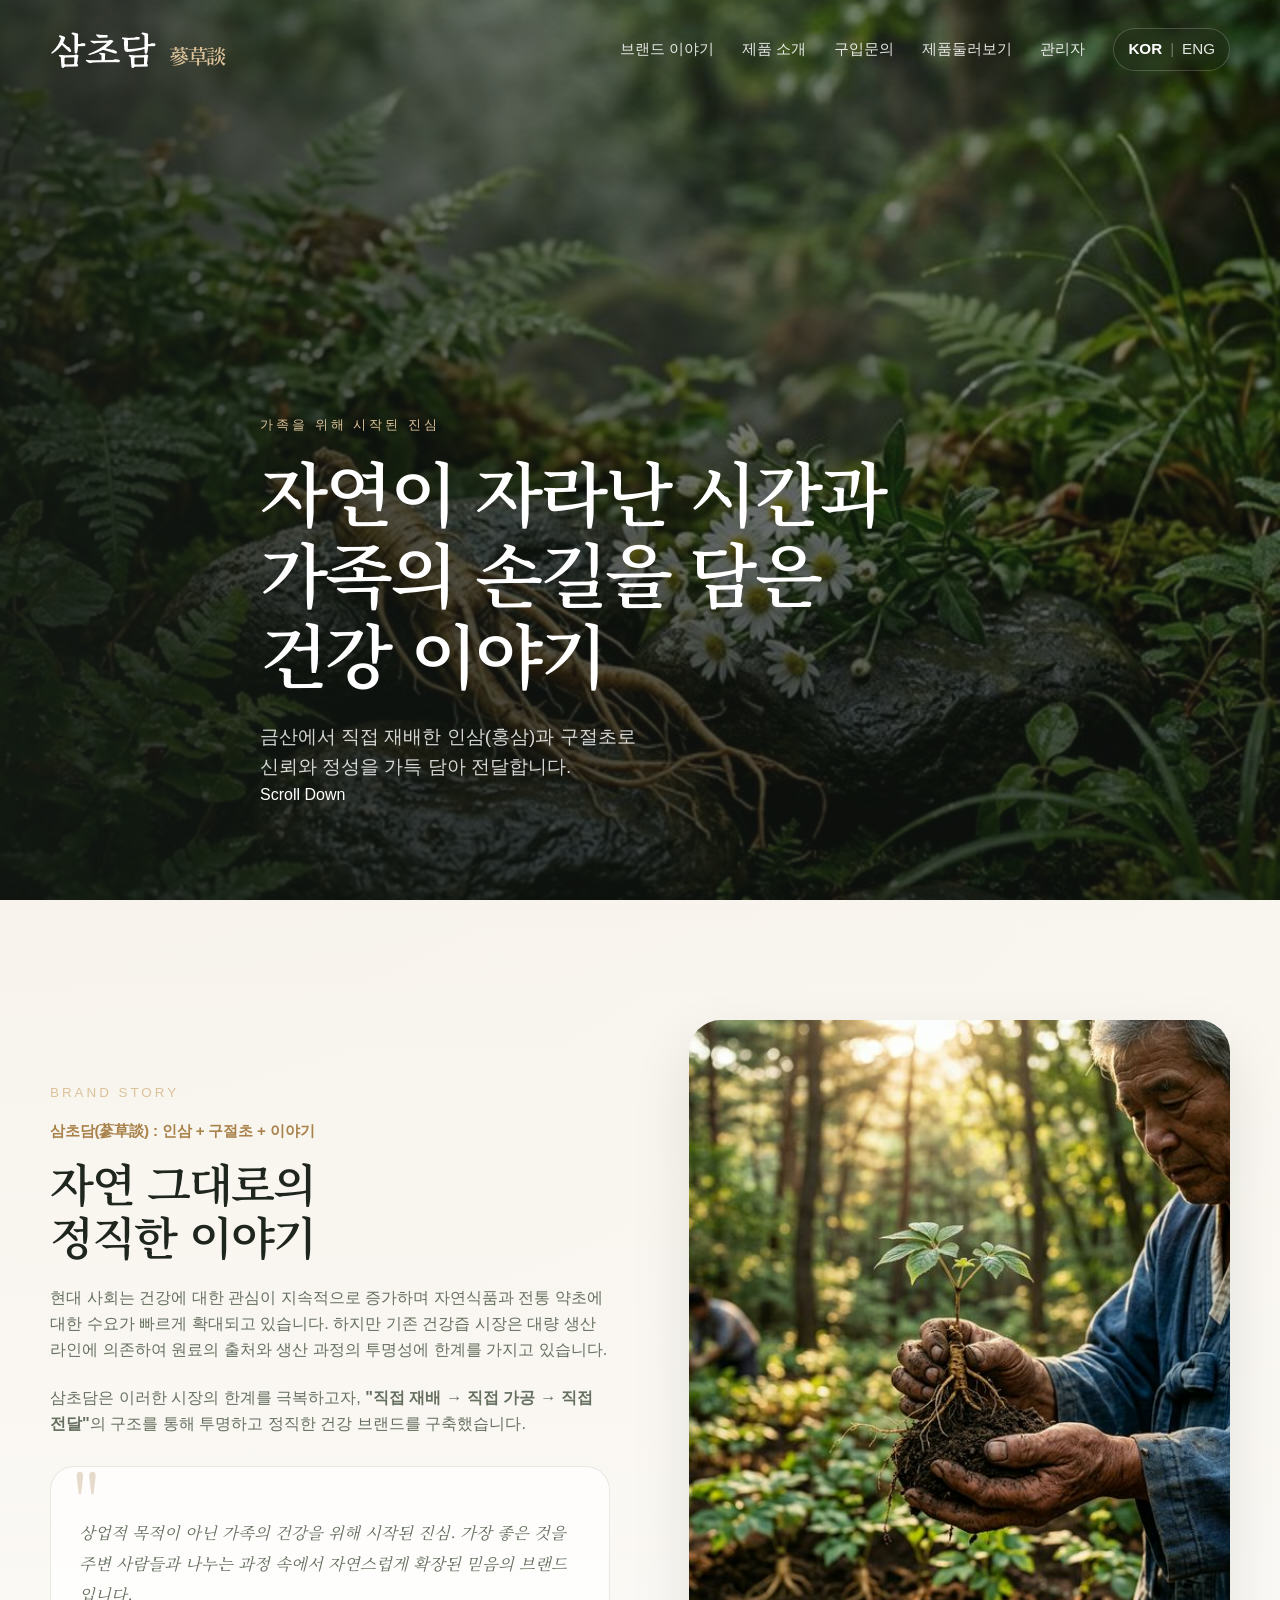
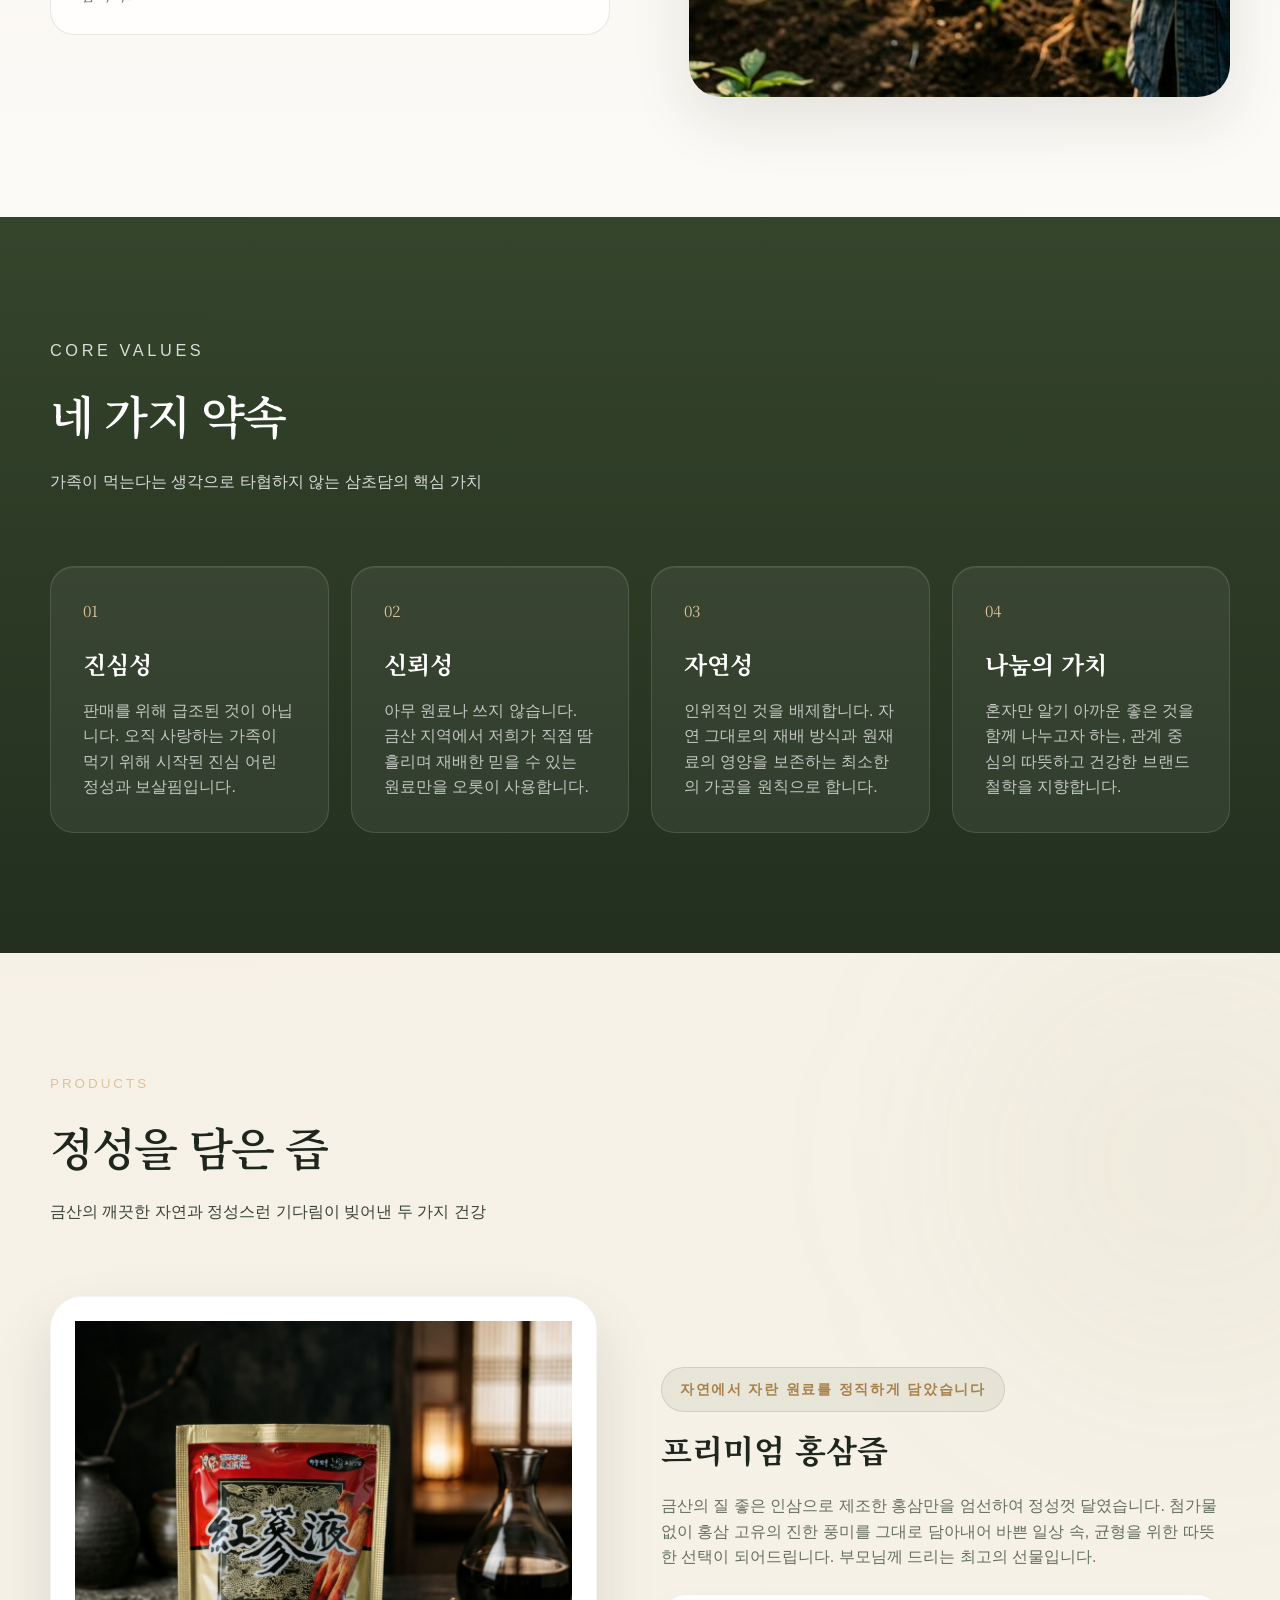
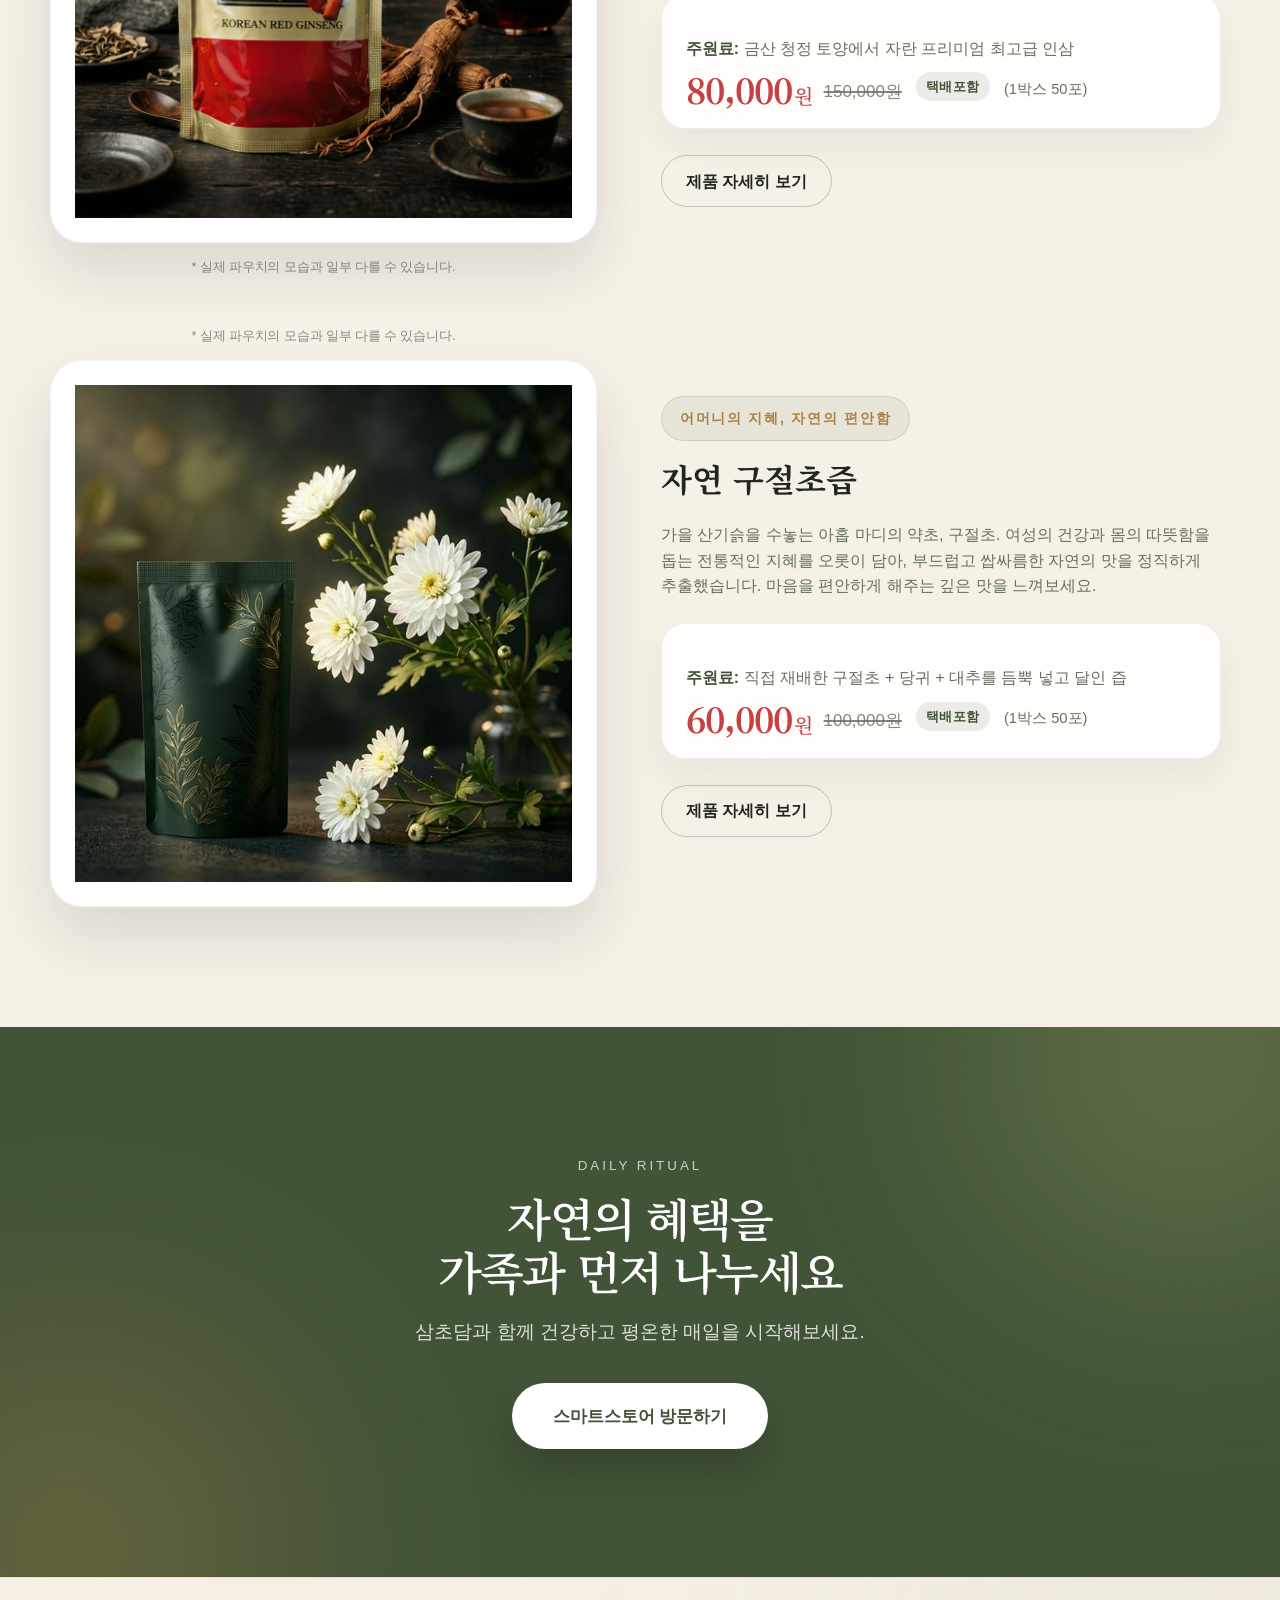
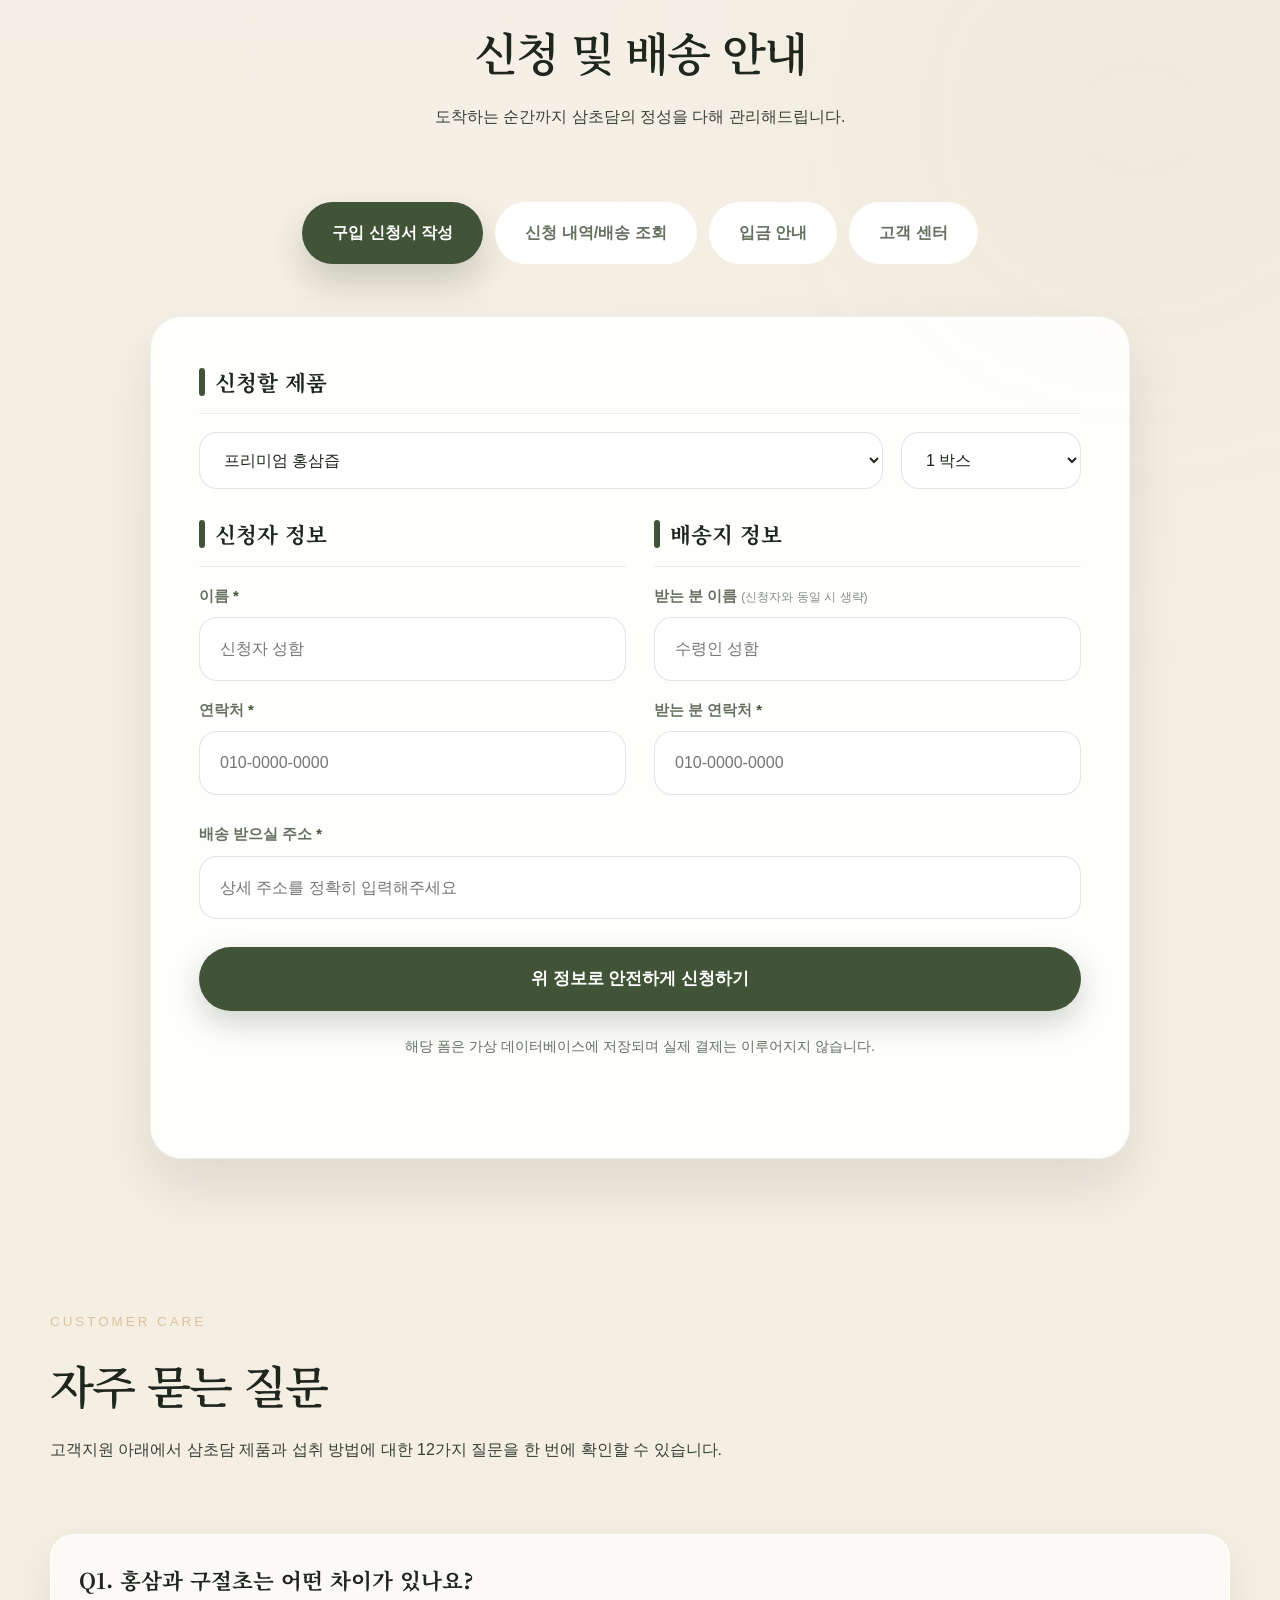
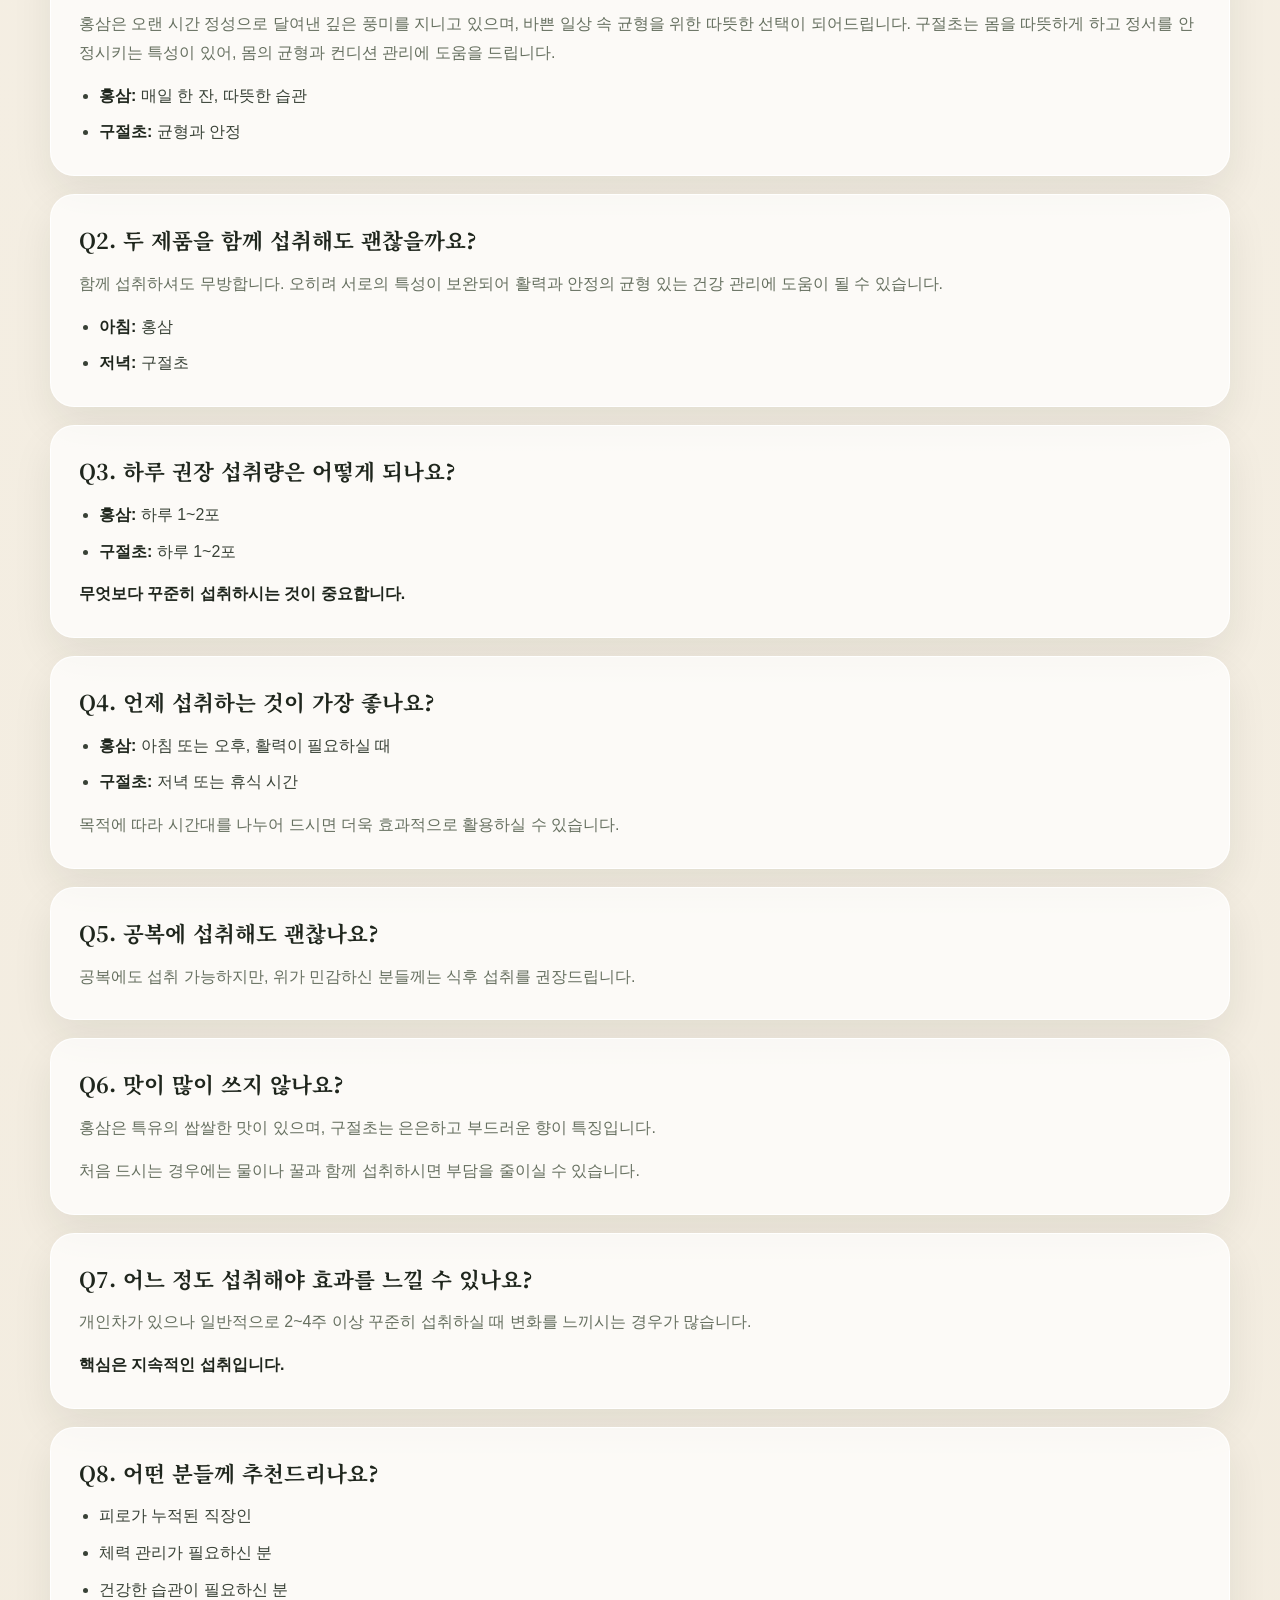
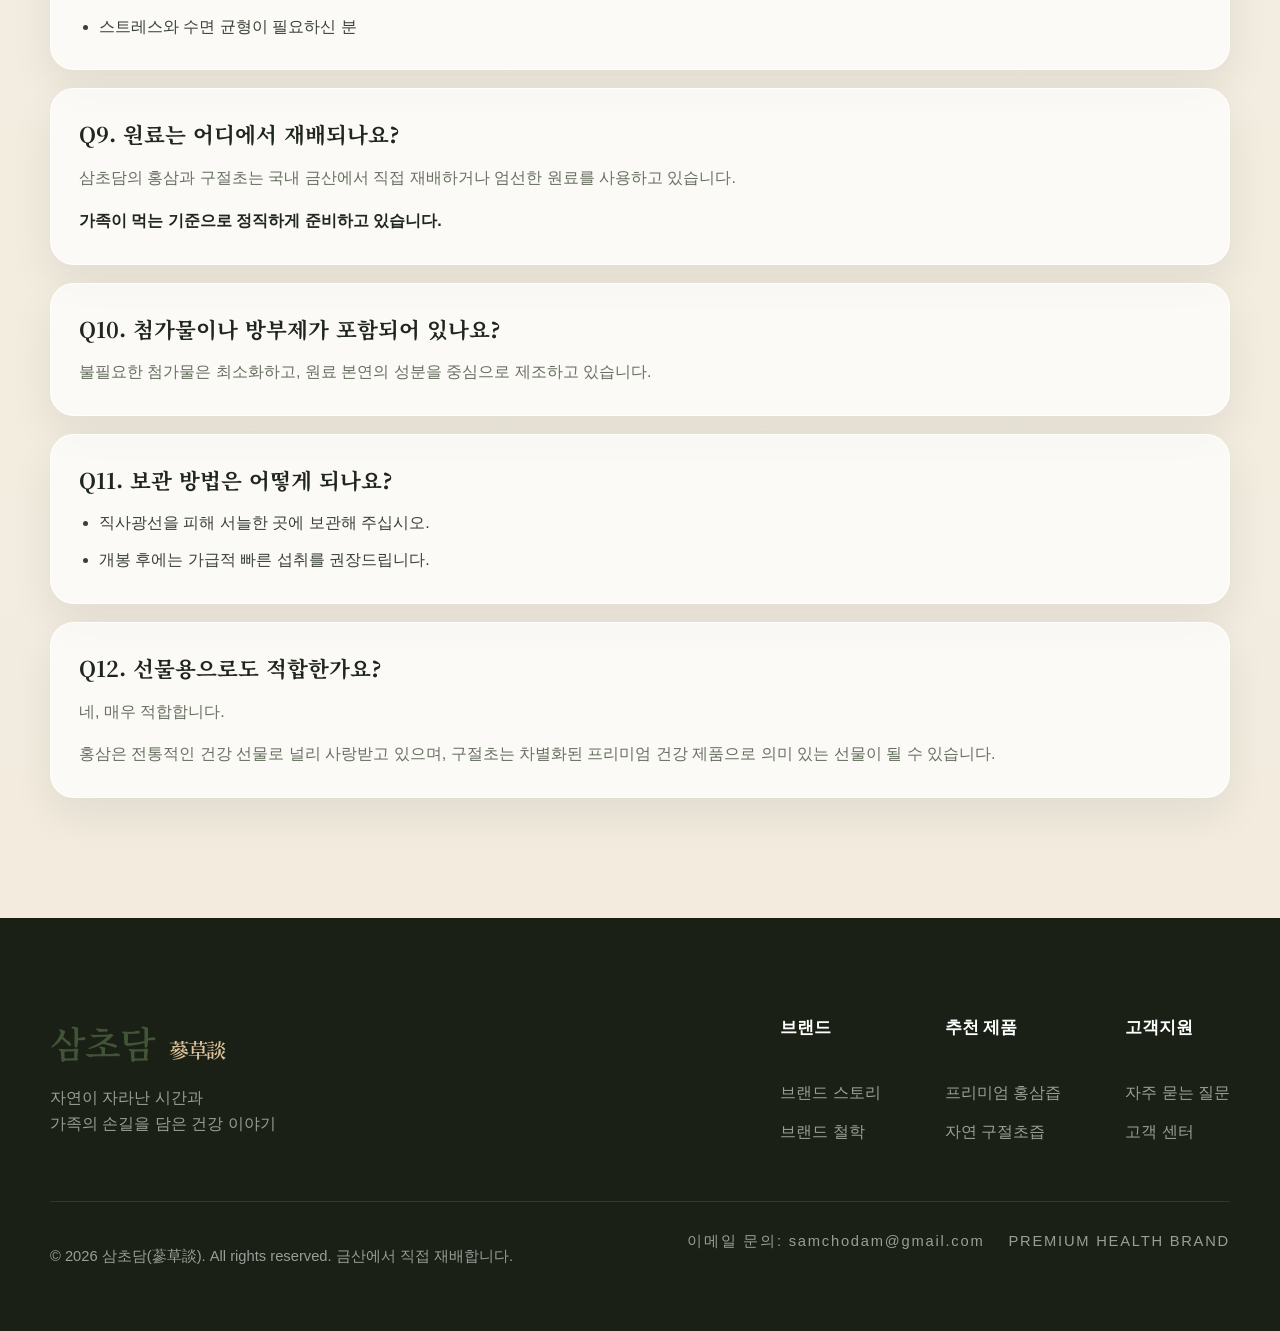
==== index.html @ d19d536f "Fix purchase submenu and gujeolcho price" ====
<!doctype html>
<html lang="ko">
<head>
  <meta charset="UTF-8">
  <meta name="viewport" content="width=device-width, initial-scale=1.0">
  <title>삼초담(蔘草談) | 자연이 자라난 시간</title>
  <meta name="description" content="금산의 자연에서 자란 홍삼과 구절초를 정직하게 담아내는 삼초담 브랜드 페이지입니다.">
  <link rel="preconnect" href="https://fonts.googleapis.com">
  <link rel="preconnect" href="https://fonts.gstatic.com" crossorigin>
  <link href="https://fonts.googleapis.com/css2?family=Noto+Serif+KR:wght@400;500;600;700&family=Pretendard:wght@400;500;600;700&display=swap" rel="stylesheet">
  <link rel="stylesheet" href="style.css">
</head>
<body>
  <header class="site-header" id="top">
    <div class="container site-header__inner">
      <a class="brand-mark" href="#top">삼초담 <span>蔘草談</span></a>
      <button class="menu-toggle" type="button" aria-expanded="false" aria-controls="primary-nav">
        <span class="sr-only">메뉴 열기</span>
        <span></span>
        <span></span>
        <span></span>
      </button>
      <nav class="site-nav" id="primary-nav">
        <div class="site-nav__group">
          <a href="#story" class="site-nav__parent">브랜드 이야기</a>
          <div class="site-nav__submenu">
            <a href="#story">브랜드 스토리</a>
            <a href="#values">핵심 가치</a>
          </div>
        </div>
        <div class="site-nav__group">
          <a href="#products" class="site-nav__parent">제품 소개</a>
          <div class="site-nav__submenu">
            <a href="#products">프리미엄 홍삼즙</a>
            <a href="#products">자연 구절초즙</a>
            <a href="#faq">자주 묻는 질문</a>
          </div>
        </div>
        <div class="site-nav__group">
          <a href="#contact" class="site-nav__parent">구입문의</a>
          <div class="site-nav__submenu">
            <a href="#contact-panel-order">구입 신청서 작성</a>
            <a href="#contact-panel-lookup">신청 내역/배송 조회</a>
            <a href="#payment-info">입금안내</a>
            <a href="#contact-panel-info">고객센터</a>
          </div>
        </div>
        <a href="#products">제품둘러보기</a>
        <button class="site-nav__admin" type="button" data-admin-open>관리자</button>
        <a class="site-nav__lang" href="index_en.html" hreflang="en"><span class="is-current">KOR</span><span class="site-nav__lang-divider">|</span><span>ENG</span></a>
      </nav>
    </div>
  </header>

  <main>
    <section class="hero">
      <div class="hero__media" aria-hidden="true"></div>
      <div class="hero__shade" aria-hidden="true"></div>
      <div class="container hero__content fade-up">
        <p class="eyebrow">가족을 위해 시작된 진심</p>
        <h1>자연이 자라난 시간과<br>가족의 손길을 담은<br>건강 이야기</h1>
        <p class="hero__body">
          금산에서 직접 재배한 인삼(홍삼)과 구절초로<br>신뢰와 정성을 가득 담아 전달합니다.
        </p>
        <a class="hero__scroll" href="#story">
          <span>Scroll Down</span>
          <span class="hero__scroll-line" aria-hidden="true"></span>
        </a>
      </div>
    </section>

    <section class="section section--story" id="story">
      <div class="container story-grid">
        <div class="story-grid__copy fade-up">
          <p class="eyebrow">Brand Story</p>
          <p class="story-grid__subtitle">삼초담(蔘草談) : 인삼 + 구절초 + 이야기</p>
          <h2>자연 그대로의<br>정직한 이야기</h2>
          <p>
            현대 사회는 건강에 대한 관심이 지속적으로 증가하며 자연식품과 전통 약초에 대한 수요가 빠르게 확대되고 있습니다. 하지만 기존 건강즙 시장은 대량 생산 라인에 의존하여 원료의 출처와 생산 과정의 투명성에 한계를 가지고 있습니다.
          </p>
          <p>
            삼초담은 이러한 시장의 한계를 극복하고자, <strong>"직접 재배 → 직접 가공 → 직접 전달"</strong>의 구조를 통해 투명하고 정직한 건강 브랜드를 구축했습니다.
          </p>
          <div class="story-grid__quote">
            <p>상업적 목적이 아닌 가족의 건강을 위해 시작된 진심. 가장 좋은 것을 주변 사람들과 나누는 과정 속에서 자연스럽게 확장된 믿음의 브랜드입니다.</p>
          </div>
        </div>
        <figure class="story-grid__visual fade-in">
          <img src="assets/images/brand-story.png" alt="삼초담 브랜드 스토리 이미지">
        </figure>
      </div>
    </section>

    <section class="section section--values" id="values">
      <div class="container">
        <div class="section-heading fade-up">
          <p class="eyebrow">Core Values</p>
          <h2>네 가지 약속</h2>
          <p>가족이 먹는다는 생각으로 타협하지 않는 삼초담의 핵심 가치</p>
        </div>
        <div class="value-list">
          <article class="value-card fade-up">
            <span class="value-card__index">01</span>
            <h3>진심성</h3>
            <p>판매를 위해 급조된 것이 아닙니다. 오직 사랑하는 가족이 먹기 위해 시작된 진심 어린 정성과 보살핌입니다.</p>
          </article>
          <article class="value-card fade-up">
            <span class="value-card__index">02</span>
            <h3>신뢰성</h3>
            <p>아무 원료나 쓰지 않습니다. 금산 지역에서 저희가 직접 땀 흘리며 재배한 믿을 수 있는 원료만을 오롯이 사용합니다.</p>
          </article>
          <article class="value-card fade-up">
            <span class="value-card__index">03</span>
            <h3>자연성</h3>
            <p>인위적인 것을 배제합니다. 자연 그대로의 재배 방식과 원재료의 영양을 보존하는 최소한의 가공을 원칙으로 합니다.</p>
          </article>
          <article class="value-card fade-up">
            <span class="value-card__index">04</span>
            <h3>나눔의 가치</h3>
            <p>혼자만 알기 아까운 좋은 것을 함께 나누고자 하는, 관계 중심의 따뜻하고 건강한 브랜드 철학을 지향합니다.</p>
          </article>
        </div>
      </div>
    </section>

    <section class="section section--products" id="products">
      <div class="container">
        <div class="section-heading fade-up">
          <p class="eyebrow">Products</p>
          <h2>정성을 담은 즙</h2>
          <p>금산의 깨끗한 자연과 정성스런 기다림이 빚어낸 두 가지 건강</p>
        </div>
        <div class="product-list">
          <article class="product-card fade-up">
            <div class="product-card__image-wrap">
              <div class="product-card__image">
                <img src="assets/images/red-ginseng.png" alt="프리미엄 홍삼즙">
              </div>
              <p class="product-card__caption">* 실제 파우치의 모습과 일부 다를 수 있습니다.</p>
            </div>
            <div class="product-card__body">
              <p class="product-card__tag">자연에서 자란 원료를 정직하게 담았습니다</p>
              <h3>프리미엄 홍삼즙</h3>
              <p>
                금산의 질 좋은 인삼으로 제조한 홍삼만을 엄선하여 정성껏 달였습니다. 첨가물 없이 홍삼 고유의 진한 풍미를 그대로 담아내어 바쁜 일상 속, 균형을 위한 따뜻한 선택이 되어드립니다. 부모님께 드리는 최고의 선물입니다.
              </p>
              <div class="product-card__info-box">
                <p class="product-card__source"><strong>주원료:</strong> 금산 청정 토양에서 자란 프리미엄 최고급 인삼</p>
                <div class="product-card__pricing-line">
                  <div class="product-card__prices">
                    <strong class="product-card__price-sale">80,000<span>원</span></strong>
                    <span class="product-card__price-original">150,000원</span>
                  </div>
                  <span class="product-card__shipping">택배포함</span>
                  <span class="product-card__pack">(1박스 50포)</span>
                </div>
              </div>
              <button class="btn btn--detail" type="button" data-product-open="red-ginseng">제품 자세히 보기</button>
            </div>
          </article>
          <article class="product-card product-card--reverse fade-up">
            <div class="product-card__image-wrap">
              <div class="product-card__image">
                <img src="assets/images/marsh-orchid.png" alt="자연 구절초즙">
              </div>
              <p class="product-card__caption">* 실제 파우치의 모습과 일부 다를 수 있습니다.</p>
            </div>
            <div class="product-card__body">
              <p class="product-card__tag">어머니의 지혜, 자연의 편안함</p>
              <h3>자연 구절초즙</h3>
              <p>
                가을 산기슭을 수놓는 아홉 마디의 약초, 구절초. 여성의 건강과 몸의 따뜻함을 돕는 전통적인 지혜를 오롯이 담아, 부드럽고 쌉싸름한 자연의 맛을 정직하게 추출했습니다. 마음을 편안하게 해주는 깊은 맛을 느껴보세요.
              </p>
              <div class="product-card__info-box">
                <p class="product-card__source"><strong>주원료:</strong> 직접 재배한 구절초 + 당귀 + 대추를 듬뿍 넣고 달인 즙</p>
                <div class="product-card__pricing-line">
                  <div class="product-card__prices">
                    <strong class="product-card__price-sale">60,000<span>원</span></strong>
                    <span class="product-card__price-original">100,000원</span>
                  </div>
                  <span class="product-card__shipping">택배포함</span>
                  <span class="product-card__pack">(1박스 50포)</span>
                </div>
              </div>
              <button class="btn btn--detail" type="button" data-product-open="marsh-orchid">제품 자세히 보기</button>
            </div>
          </article>
        </div>
      </div>
    </section>

    <section class="section section--cta">
      <div class="container cta-panel fade-up">
        <p class="eyebrow">Daily Ritual</p>
        <h2>자연의 혜택을<br>가족과 먼저 나누세요</h2>
        <p>삼초담과 함께 건강하고 평온한 매일을 시작해보세요.</p>
        <a class="btn btn--cta" href="#">스마트스토어 방문하기</a>
      </div>
    </section>

    <section class="section section--contact" id="contact">
      <div class="container contact-shell fade-up">
        <div class="section-heading section-heading--center">
          <h2>신청 및 배송 안내</h2>
          <p>도착하는 순간까지 삼초담의 정성을 다해 관리해드립니다.</p>
        </div>

        <div class="contact-tabs" role="tablist" aria-label="신청 및 배송 안내 메뉴">
          <button class="contact-tab is-active" type="button" role="tab" aria-selected="true" aria-controls="contact-panel-order" data-contact-tab="order">구입 신청서 작성</button>
          <button class="contact-tab" type="button" role="tab" aria-selected="false" aria-controls="contact-panel-lookup" data-contact-tab="lookup">신청 내역/배송 조회</button>
          <button class="contact-tab contact-tab--accent" type="button" role="tab" aria-selected="false" aria-controls="contact-panel-deposit" data-contact-tab="deposit">입금 안내</button>
          <button class="contact-tab contact-tab--dark" type="button" role="tab" aria-selected="false" aria-controls="contact-panel-info" data-contact-tab="info">고객 센터</button>
        </div>

        <div class="contact-panels">
          <section class="contact-panel is-active" id="contact-panel-order" role="tabpanel" data-contact-panel="order">
            <form class="order-sheet" id="order-form">
              <div class="order-sheet__block order-sheet__block--wide">
                <h3><span></span>신청할 제품</h3>
                <div class="order-sheet__row order-sheet__row--product">
                  <label>
                    <span class="sr-only">신청 제품</span>
                    <select name="product" required>
                      <option value="프리미엄 홍삼즙">프리미엄 홍삼즙</option>
                      <option value="자연 구절초즙">자연 구절초즙</option>
                    </select>
                  </label>
                  <label>
                    <span class="sr-only">수량</span>
                    <select name="quantity" required>
                      <option value="1">1 박스</option>
                      <option value="2">2 박스</option>
                      <option value="3">3 박스</option>
                      <option value="4">4 박스</option>
                      <option value="5">5 박스</option>
                      <option value="10">10 박스</option>
                    </select>
                  </label>
                </div>
              </div>

              <div class="order-sheet__grid">
                <div class="order-sheet__block">
                  <h3><span></span>신청자 정보</h3>
                  <label>
                    <span>이름 <em>*</em></span>
                    <input type="text" name="applicant_name" placeholder="신청자 성함" required>
                  </label>
                  <label>
                    <span>연락처 <em>*</em></span>
                    <input type="tel" name="applicant_phone" placeholder="010-0000-0000" required>
                  </label>
                </div>

                <div class="order-sheet__block">
                  <h3><span></span>배송지 정보</h3>
                  <label>
                    <span>받는 분 이름 <small>(신청자와 동일 시 생략)</small></span>
                    <input type="text" name="recipient_name" placeholder="수령인 성함">
                  </label>
                  <label>
                    <span>받는 분 연락처 <em>*</em></span>
                    <input type="tel" name="recipient_phone" placeholder="010-0000-0000" required>
                  </label>
                </div>
              </div>

              <div class="order-sheet__block order-sheet__block--wide">
                <label>
                  <span>배송 받으실 주소 <em>*</em></span>
                  <input type="text" name="address" placeholder="상세 주소를 정확히 입력해주세요" required>
                </label>
              </div>

              <button class="btn btn--primary btn--wide" type="submit">위 정보로 안전하게 신청하기</button>
              <p class="form-note form-note--center">해당 폼은 가상 데이터베이스에 저장되며 실제 결제는 이루어지지 않습니다.</p>
              <p class="form-feedback form-feedback--center" id="form-feedback" role="status" aria-live="polite"></p>
            </form>
          </section>

          <section class="contact-panel" id="contact-panel-lookup" role="tabpanel" data-contact-panel="lookup" hidden>
            <div class="lookup-board">
              <form class="lookup-form" id="lookup-form">
                <input type="tel" name="lookup_phone" id="lookup-phone" placeholder="연락처를 입력하세요 (예: 01012345678)" required>
                <button class="btn btn--lookup" type="submit">조회하기</button>
              </form>
              <div class="lookup-results" id="lookup-results"></div>
            </div>
          </section>

          <section class="contact-panel" id="contact-panel-deposit" role="tabpanel" data-contact-panel="deposit" hidden>
            <div class="deposit-board" id="payment-info">
              <h3><span></span>입금 계좌 안내</h3>
              <p>아래의 계좌 중 편하신 곳으로 입금해 주시면 확인 후 안전하게 배송해 드립니다.<br><strong>* 예금주는 모두 '김*엽(삼초담)' 입니다.</strong></p>
              <div class="deposit-list">
                <article class="deposit-card">
                  <div class="deposit-card__bank deposit-card__bank--blue">신한</div>
                  <div class="deposit-card__body">
                    <p>신한은행</p>
                    <strong>110-234-007618</strong>
                  </div>
                  <span>김*엽</span>
                </article>
                <article class="deposit-card">
                  <div class="deposit-card__bank deposit-card__bank--green">농협</div>
                  <div class="deposit-card__body">
                    <p>농협은행</p>
                    <strong>302-3927-2221-91</strong>
                  </div>
                  <span>김*엽</span>
                </article>
                <article class="deposit-card">
                  <div class="deposit-card__bank deposit-card__bank--sky">우리</div>
                  <div class="deposit-card__body">
                    <p>우리은행</p>
                    <strong>1002-260-850384</strong>
                  </div>
                  <span>김*엽</span>
                </article>
              </div>
            </div>
          </section>

          <section class="contact-panel" id="contact-panel-info" role="tabpanel" data-contact-panel="info" hidden>
            <div class="support-grid">
              <article class="support-card">
                <div class="support-card__icon">
                  <svg viewBox="0 0 24 24" fill="none" stroke="currentColor" aria-hidden="true"><path stroke-linecap="round" stroke-linejoin="round" stroke-width="1.5" d="M3 8l7.89 5.26a2 2 0 002.22 0L21 8M5 19h14a2 2 0 002-2V7a2 2 0 00-2-2H5a2 2 0 00-2 2v10a2 2 0 002 2z"></path></svg>
                </div>
                <p class="support-card__eyebrow">도매/제휴 이메일 문의</p>
                <a href="mailto:samchodam@gmail.com">samchodam@gmail.com</a>
                <p>대량 구매 및 입점 관련 문의는<br>메일로 남겨주시면 빠르게 회신해 드립니다.</p>
              </article>
              <article class="support-card">
                <div class="support-card__icon">
                  <svg viewBox="0 0 24 24" fill="none" stroke="currentColor" aria-hidden="true"><path stroke-linecap="round" stroke-linejoin="round" stroke-width="1.5" d="M8 12h.01M12 12h.01M16 12h.01M21 12a9 9 0 11-18 0 9 9 0 0118 0z"></path></svg>
                </div>
                <p class="support-card__eyebrow">문자 전용 고객 센터</p>
                <a href="tel:010-4750-5057">010-4750-5057</a>
                <p>유선 전화 통화는 어렵습니다.<br><strong>휴대전화 문자로만 연락이 가능합니다.</strong></p>
              </article>
            </div>
          </section>
        </div>
      </div>
    </section>

    <section class="section section--faq" id="faq">
      <div class="container">
        <div class="section-heading fade-up">
          <p class="eyebrow">Customer Care</p>
          <h2>자주 묻는 질문</h2>
          <p>고객지원 아래에서 삼초담 제품과 섭취 방법에 대한 12가지 질문을 한 번에 확인할 수 있습니다.</p>
        </div>
        <div class="faq-list">
          <article class="faq-item fade-up">
            <h3>Q1. 홍삼과 구절초는 어떤 차이가 있나요?</h3>
            <div class="faq-answer">
              <p>홍삼은 오랜 시간 정성으로 달여낸 깊은 풍미를 지니고 있으며, 바쁜 일상 속 균형을 위한 따뜻한 선택이 되어드립니다. 구절초는 몸을 따뜻하게 하고 정서를 안정시키는 특성이 있어, 몸의 균형과 컨디션 관리에 도움을 드립니다.</p>
              <ul>
                <li><strong>홍삼:</strong> 매일 한 잔, 따뜻한 습관</li>
                <li><strong>구절초:</strong> 균형과 안정</li>
              </ul>
            </div>
          </article>
          <article class="faq-item fade-up">
            <h3>Q2. 두 제품을 함께 섭취해도 괜찮을까요?</h3>
            <div class="faq-answer">
              <p>함께 섭취하셔도 무방합니다. 오히려 서로의 특성이 보완되어 활력과 안정의 균형 있는 건강 관리에 도움이 될 수 있습니다.</p>
              <ul>
                <li><strong>아침:</strong> 홍삼</li>
                <li><strong>저녁:</strong> 구절초</li>
              </ul>
            </div>
          </article>
          <article class="faq-item fade-up">
            <h3>Q3. 하루 권장 섭취량은 어떻게 되나요?</h3>
            <div class="faq-answer">
              <ul>
                <li><strong>홍삼:</strong> 하루 1~2포</li>
                <li><strong>구절초:</strong> 하루 1~2포</li>
              </ul>
              <p><strong>무엇보다 꾸준히 섭취하시는 것이 중요합니다.</strong></p>
            </div>
          </article>
          <article class="faq-item fade-up">
            <h3>Q4. 언제 섭취하는 것이 가장 좋나요?</h3>
            <div class="faq-answer">
              <ul>
                <li><strong>홍삼:</strong> 아침 또는 오후, 활력이 필요하실 때</li>
                <li><strong>구절초:</strong> 저녁 또는 휴식 시간</li>
              </ul>
              <p>목적에 따라 시간대를 나누어 드시면 더욱 효과적으로 활용하실 수 있습니다.</p>
            </div>
          </article>
          <article class="faq-item fade-up">
            <h3>Q5. 공복에 섭취해도 괜찮나요?</h3>
            <div class="faq-answer">
              <p>공복에도 섭취 가능하지만, 위가 민감하신 분들께는 식후 섭취를 권장드립니다.</p>
            </div>
          </article>
          <article class="faq-item fade-up">
            <h3>Q6. 맛이 많이 쓰지 않나요?</h3>
            <div class="faq-answer">
              <p>홍삼은 특유의 쌉쌀한 맛이 있으며, 구절초는 은은하고 부드러운 향이 특징입니다.</p>
              <p>처음 드시는 경우에는 물이나 꿀과 함께 섭취하시면 부담을 줄이실 수 있습니다.</p>
            </div>
          </article>
          <article class="faq-item fade-up">
            <h3>Q7. 어느 정도 섭취해야 효과를 느낄 수 있나요?</h3>
            <div class="faq-answer">
              <p>개인차가 있으나 일반적으로 2~4주 이상 꾸준히 섭취하실 때 변화를 느끼시는 경우가 많습니다.</p>
              <p><strong>핵심은 지속적인 섭취입니다.</strong></p>
            </div>
          </article>
          <article class="faq-item fade-up">
            <h3>Q8. 어떤 분들께 추천드리나요?</h3>
            <div class="faq-answer">
              <ul>
                <li>피로가 누적된 직장인</li>
                <li>체력 관리가 필요하신 분</li>
                <li>건강한 습관이 필요하신 분</li>
                <li>스트레스와 수면 균형이 필요하신 분</li>
              </ul>
            </div>
          </article>
          <article class="faq-item fade-up">
            <h3>Q9. 원료는 어디에서 재배되나요?</h3>
            <div class="faq-answer">
              <p>삼초담의 홍삼과 구절초는 국내 금산에서 직접 재배하거나 엄선한 원료를 사용하고 있습니다.</p>
              <p><strong>가족이 먹는 기준으로 정직하게 준비하고 있습니다.</strong></p>
            </div>
          </article>
          <article class="faq-item fade-up">
            <h3>Q10. 첨가물이나 방부제가 포함되어 있나요?</h3>
            <div class="faq-answer">
              <p>불필요한 첨가물은 최소화하고, 원료 본연의 성분을 중심으로 제조하고 있습니다.</p>
            </div>
          </article>
          <article class="faq-item fade-up">
            <h3>Q11. 보관 방법은 어떻게 되나요?</h3>
            <div class="faq-answer">
              <ul>
                <li>직사광선을 피해 서늘한 곳에 보관해 주십시오.</li>
                <li>개봉 후에는 가급적 빠른 섭취를 권장드립니다.</li>
              </ul>
            </div>
          </article>
          <article class="faq-item fade-up">
            <h3>Q12. 선물용으로도 적합한가요?</h3>
            <div class="faq-answer">
              <p>네, 매우 적합합니다.</p>
              <p>홍삼은 전통적인 건강 선물로 널리 사랑받고 있으며, 구절초는 차별화된 프리미엄 건강 제품으로 의미 있는 선물이 될 수 있습니다.</p>
            </div>
          </article>
        </div>
      </div>
    </section>
  </main>

  <footer class="site-footer">
    <div class="container">
        <div class="site-footer__inner">
            <div class="site-footer__brand">
                <a class="brand-mark brand-mark--footer" href="#top">삼초담 <span>蔘草談</span></a>
                <p class="site-footer__copy">자연이 자라난 시간과<br>가족의 손길을 담은 건강 이야기</p>
            </div>
            <div class="site-footer__links">
                <div class="site-footer__link-group">
                    <h4>브랜드</h4>
                    <a href="#story">브랜드 스토리</a>
                    <a href="#values">브랜드 철학</a>
                </div>
                <div class="site-footer__link-group">
                    <h4>추천 제품</h4>
                    <a href="#products">프리미엄 홍삼즙</a>
                    <a href="#products">자연 구절초즙</a>
                </div>
                <div class="site-footer__link-group">
                    <h4>고객지원</h4>
                    <a href="#faq">자주 묻는 질문</a>
                    <a href="#contact">고객 센터</a>
                </div>
            </div>
        </div>
        <div class="site-footer__meta">
            <p>&copy; 2026 삼초담(蔘草談). All rights reserved. 금산에서 직접 재배합니다.</p>
            <div class="site-footer__meta-right">
                <span>이메일 문의: <a href="mailto:samchodam@gmail.com">samchodam@gmail.com</a></span>
                <span>PREMIUM HEALTH BRAND</span>
            </div>
        </div>
    </div>
  </footer>

  <div class="product-modal" id="product-modal" aria-hidden="true">
    <div class="product-modal__backdrop" data-product-close></div>
    <div class="product-modal__panel" role="dialog" aria-modal="true" aria-labelledby="product-modal-title">
      <button class="product-modal__close" type="button" data-product-close aria-label="제품 상세 닫기">×</button>
      <div class="product-modal__content" id="product-modal-content">
        <div class="product-modal__media">
          <img id="product-modal-image" src="" alt="">
          <p class="product-card__caption">* 실제 파우치의 모습과 일부 다를 수 있습니다.</p>
        </div>
        <div class="product-modal__body">
          <p class="product-modal__tag" id="product-modal-tag"></p>
          <h2 id="product-modal-title"></h2>
          <p class="product-modal__highlight" id="product-modal-highlight"></p>
          <p class="product-modal__desc" id="product-modal-desc1"></p>
          <p class="product-modal__desc" id="product-modal-desc2"></p>
          <div class="product-modal__story">
            <p class="product-modal__story-label" id="product-modal-subtitle"></p>
            <p id="product-modal-story"></p>
          </div>
          <div class="product-modal__points" id="product-modal-points"></div>
          <div class="product-modal__instructions" id="product-modal-instructions"></div>
          <div class="product-modal__source hidden" id="product-modal-source"></div>
        </div>
      </div>
    </div>
  </div>

  <div class="admin-modal" id="admin-modal" aria-hidden="true">
    <div class="admin-modal__backdrop" data-admin-close></div>
    <div class="admin-modal__panel" role="dialog" aria-modal="true" aria-labelledby="admin-title">
      <button class="admin-modal__close" type="button" data-admin-close aria-label="관리자 모드 닫기">×</button>
      <div class="admin-login" id="admin-login-view">
        <p class="eyebrow">Admin Mode</p>
        <h2 id="admin-title">주문 관리자로 로그인</h2>
        <p class="admin-login__desc">관리자 비밀번호를 입력하면 이 브라우저에 저장된 주문 내역을 확인할 수 있습니다.</p>
        <form class="admin-login__form" id="admin-login-form">
          <label>
            <span>비밀번호</span>
            <input type="password" name="password" placeholder="관리자 비밀번호" required>
          </label>
          <button class="btn btn--primary" type="submit">관리자 입장</button>
          <p class="admin-login__hint">기본 비밀번호: <code>samchodam-admin</code></p>
          <p class="admin-login__error" id="admin-login-error" role="alert"></p>
        </form>
      </div>

      <div class="admin-dashboard hidden" id="admin-dashboard-view">
        <div class="admin-dashboard__header">
          <div>
            <p class="eyebrow">Order Dashboard</p>
            <h2>접수된 주문 내역</h2>
          </div>
          <div class="admin-dashboard__actions">
            <button class="btn btn--ghost-dark" type="button" id="admin-refresh">새로고침</button>
            <button class="btn btn--ghost-dark" type="button" id="admin-logout">로그아웃</button>
          </div>
        </div>

        <div class="admin-stats" id="admin-stats"></div>
        <div class="admin-orders" id="admin-orders"></div>
      </div>
    </div>
  </div>

  <script defer src="script.js"></script>
</body>
</html>
---- style.css ----
:root {
    --color-ink: #1f261d;
    --color-text: #384136;
    --color-muted: #667060;
    --color-line: rgba(50, 67, 52, 0.12);
    --color-paper: #f6f1e7;
    --color-paper-strong: #efe6d6;
    --color-surface: rgba(255, 255, 255, 0.78);
    --color-brand: #425437;
    --color-brand-strong: #314128;
    --color-accent: #a9824b;
    --color-accent-soft: #dcc29a;
    --shadow-soft: 0 18px 40px rgba(28, 37, 29, 0.08);
    --shadow-card: 0 24px 60px rgba(23, 30, 24, 0.1);
    --radius-xl: 32px;
    --radius-lg: 24px;
    --radius-md: 18px;
    --container: 1180px;
}

*,
*::before,
*::after {
    box-sizing: border-box;
}

html {
    scroll-behavior: smooth;
}

body {
    margin: 0;
    font-family: "Pretendard", sans-serif;
    color: var(--color-text);
    background:
        radial-gradient(circle at top left, rgba(169, 130, 75, 0.12), transparent 28%),
        linear-gradient(180deg, #f8f3e9 0%, #f6f1e7 38%, #f2ebde 100%);
    line-height: 1.6;
}

img {
    display: block;
    width: 100%;
}

a {
    color: inherit;
    text-decoration: none;
}

button,
input,
select,
textarea {
    font: inherit;
}

.sr-only {
    position: absolute;
    width: 1px;
    height: 1px;
    padding: 0;
    margin: -1px;
    overflow: hidden;
    clip: rect(0, 0, 0, 0);
    white-space: nowrap;
    border: 0;
}

.container {
    width: min(calc(100% - 40px), var(--container));
    margin: 0 auto;
}

.site-header {
    position: fixed;
    inset: 0 0 auto;
    z-index: 20;
    padding: 20px 0;
    transition: background-color 0.3s ease, box-shadow 0.3s ease, padding 0.3s ease;
}

.site-header.is-scrolled {
    background: rgba(246, 241, 231, 0.82);
    backdrop-filter: blur(18px);
    box-shadow: 0 10px 30px rgba(26, 36, 29, 0.07);
    padding: 14px 0;
}

.site-header__inner {
    display: flex;
    align-items: center;
    justify-content: space-between;
    gap: 24px;
}

.brand-mark {
    font-family: "Noto Serif KR", serif;
    font-size: clamp(1.5rem, 1rem + 1.8vw, 2.3rem);
    font-weight: 600;
    color: #fff;
    letter-spacing: -0.03em;
    position: relative;
    z-index: 1;
}

.brand-mark span {
    color: var(--color-accent-soft);
    font-size: 0.55em;
    margin-left: 0.2em;
}

.site-header.is-scrolled .brand-mark,
.brand-mark--footer {
    color: var(--color-brand);
}

.site-nav {
    display: flex;
    align-items: center;
    gap: 28px;
    color: rgba(255, 255, 255, 0.88);
    font-size: 0.95rem;
}

.site-nav a {
    position: relative;
    transition: color 0.2s ease;
}

.site-nav a::after {
    content: "";
    position: absolute;
    left: 0;
    bottom: -6px;
    width: 100%;
    height: 1px;
    background: currentColor;
    transform: scaleX(0);
    transform-origin: left;
    transition: transform 0.25s ease;
}

.site-nav a:hover::after,
.site-nav a:focus-visible::after {
    transform: scaleX(1);
}

.site-header.is-scrolled .site-nav {
    color: var(--color-text);
}

.site-nav__lang {
    display: inline-flex;
    align-items: center;
    justify-content: center;
    gap: 8px;
    min-width: 88px;
    padding: 8px 14px;
    border: 1px solid rgba(255, 255, 255, 0.2);
    border-radius: 999px;
    background: rgba(0, 0, 0, 0.08);
    backdrop-filter: blur(12px);
}

.site-nav__lang .is-current {
    color: #fff;
    font-weight: 700;
}

.site-nav__lang-divider {
    opacity: 0.38;
}

.site-header.is-scrolled .site-nav__lang {
    border-color: var(--color-line);
}

.menu-toggle {
    display: none;
    width: 48px;
    height: 48px;
    padding: 0;
    border: 0;
    background: rgba(255, 255, 255, 0.16);
    border-radius: 16px;
    cursor: pointer;
}

.menu-toggle span:not(.sr-only) {
    display: block;
    width: 22px;
    height: 2px;
    margin: 4px auto;
    background: #fff;
    transition: transform 0.2s ease, opacity 0.2s ease;
}

.site-header.is-scrolled .menu-toggle {
    background: rgba(66, 84, 55, 0.08);
}

.site-header.is-scrolled .menu-toggle span:not(.sr-only) {
    background: var(--color-brand);
}

.hero {
    position: relative;
    min-height: 100svh;
    display: grid;
    align-items: end;
    overflow: clip;
}

.hero__media,
.hero__shade {
    position: absolute;
    inset: 0;
}

.hero__media {
    background: url("assets/images/hero.png") center/cover no-repeat;
    transform: scale(1.06);
    animation: heroDrift 18s ease-out forwards;
}

.hero__shade {
    background:
        linear-gradient(180deg, rgba(16, 20, 16, 0.18) 0%, rgba(16, 20, 16, 0.48) 46%, rgba(16, 20, 16, 0.68) 100%),
        linear-gradient(90deg, rgba(23, 31, 24, 0.75) 0%, rgba(23, 31, 24, 0.2) 58%, rgba(23, 31, 24, 0.12) 100%);
}

.hero__content {
    position: relative;
    z-index: 1;
    padding: 180px 0 92px;
    max-width: 760px;
    color: #fff;
}

.eyebrow {
    margin: 0 0 16px;
    font-size: 0.84rem;
    letter-spacing: 0.22em;
    text-transform: uppercase;
    color: var(--color-accent-soft);
}

.hero h1,
.section-heading h2,
.story-grid__copy h2,
.cta-panel h2,
.contact-copy h2 {
    margin: 0;
    font-family: "Noto Serif KR", serif;
    font-weight: 600;
    line-height: 1.15;
    letter-spacing: -0.04em;
    color: var(--color-ink);
}

.hero h1 {
    color: #fff;
    font-size: clamp(2.8rem, 2rem + 3vw, 5.4rem);
}

.hero__body {
    max-width: 620px;
    margin: 28px 0 0;
    font-size: clamp(1rem, 0.9rem + 0.45vw, 1.18rem);
    color: rgba(255, 255, 255, 0.82);
}

.hero__actions {
    display: flex;
    flex-wrap: wrap;
    gap: 14px;
    margin-top: 36px;
}

.btn {
    display: inline-flex;
    align-items: center;
    justify-content: center;
    min-height: 52px;
    padding: 0 24px;
    border-radius: 999px;
    border: 1px solid transparent;
    font-weight: 600;
    transition: transform 0.2s ease, background-color 0.2s ease, border-color 0.2s ease, color 0.2s ease;
}

.btn:hover,
.btn:focus-visible {
    transform: translateY(-2px);
}

.btn--primary {
    background: var(--color-brand);
    color: #fff;
    box-shadow: 0 12px 30px rgba(49, 65, 40, 0.22);
}

.btn--primary:hover,
.btn--primary:focus-visible {
    background: var(--color-brand-strong);
}

.btn--ghost {
    color: #fff;
    border-color: rgba(255, 255, 255, 0.28);
    background: rgba(255, 255, 255, 0.08);
}

.btn--detail {
    margin-top: 26px;
    justify-self: start;
    color: var(--color-ink);
    border-color: rgba(31, 38, 29, 0.24);
    background: transparent;
}

.btn--detail:hover,
.btn--detail:focus-visible {
    color: #fff;
    background: var(--color-ink);
    border-color: var(--color-ink);
}

.section {
    padding: 120px 0;
}

.section-heading {
    display: grid;
    gap: 10px;
    margin-bottom: 56px;
}

.section-heading h2,
.story-grid__copy h2,
.cta-panel h2,
.contact-copy h2 {
    font-size: clamp(2rem, 1.4rem + 1.8vw, 3.4rem);
}

.section--story {
    background: linear-gradient(180deg, rgba(255, 255, 255, 0.48) 0%, rgba(255, 255, 255, 0.7) 100%);
}

.story-grid,
.contact-grid {
    display: grid;
    grid-template-columns: 1.05fr 0.95fr;
    gap: 40px;
    align-items: center;
}

.story-grid__copy,
.contact-copy {
    max-width: 560px;
}

.story-grid__subtitle {
    margin: 0 0 14px;
    color: var(--color-accent);
    font-size: 0.95rem;
    font-weight: 600;
    letter-spacing: -0.01em;
}
.story-grid__copy p:not(.eyebrow):not(.story-grid__subtitle),
.contact-copy p {
    margin: 22px 0 0;
    color: var(--color-muted);
    font-size: 1.02rem;
}

.story-grid__quote {
    position: relative;
    margin-top: 30px;
    padding: 28px 28px 24px;
    border-radius: var(--radius-lg);
    background: rgba(255, 255, 255, 0.72);
    border: 1px solid rgba(66, 84, 55, 0.12);
}

.story-grid__quote::before {
    content: '"';
    position: absolute;
    top: -18px;
    left: 22px;
    font-family: "Noto Serif KR", serif;
    font-size: 4.2rem;
    color: rgba(169, 130, 75, 0.28);
}

.story-grid__quote p {
    margin: 0;
    color: var(--color-ink);
    font-family: "Noto Serif KR", serif;
    font-style: italic;
    line-height: 1.9;
}

.story-grid__visual {
    margin: 0;
    border-radius: var(--radius-xl);
    overflow: hidden;
    box-shadow: var(--shadow-card);
    aspect-ratio: 4 / 5;
}

.story-grid__visual img {
    height: 100%;
    object-fit: cover;
}

.section--values {
    background:
        linear-gradient(180deg, rgba(49, 65, 40, 0.98) 0%, rgba(35, 47, 31, 1) 100%);
}

.section--values .eyebrow,
.section--values .section-heading h2 {
    color: #fff;
}
.section--values .section-heading p {
    color: rgba(255, 255, 255, 0.82);
    font-size: 1.02rem;
    font-weight: 500;
    max-width: 560px;
}

.value-list {
    display: grid;
    grid-template-columns: repeat(4, minmax(0, 1fr));
    gap: 22px;
}

.value-card {
    padding: 32px;
    border-radius: var(--radius-lg);
    background: rgba(255, 255, 255, 0.06);
    border: 1px solid rgba(255, 255, 255, 0.12);
    box-shadow: inset 0 1px 0 rgba(255, 255, 255, 0.08);
}

.value-card__index {
    display: inline-flex;
    margin-bottom: 22px;
    font-family: "Noto Serif KR", serif;
    font-size: 0.95rem;
    color: var(--color-accent-soft);
}

.value-card h3 {
    margin: 0 0 14px;
    color: #fff;
    font-family: "Noto Serif KR", serif;
    font-size: 1.5rem;
}

.value-card p {
    margin: 0;
    color: rgba(255, 255, 255, 0.7);
}

.product-list {
    display: grid;
    gap: 28px;
}

.product-card {
    display: grid;
    grid-template-columns: 0.9fr 1.1fr;
    gap: 36px;
    align-items: center;
    padding: 28px;
    border-radius: var(--radius-xl);
    background: rgba(255, 255, 255, 0.6);
    border: 1px solid rgba(255, 255, 255, 0.7);
    box-shadow: var(--shadow-soft);
}

.product-card--reverse {
    grid-template-columns: 1.1fr 0.9fr;
}

.product-card--reverse .product-card__image {
    order: 2;
}

.product-card__image-wrap {
    display: grid;
    gap: 14px;
}

.product-card__image {
    padding: 22px;
    border-radius: calc(var(--radius-xl) - 8px);
    background: linear-gradient(180deg, rgba(255, 255, 255, 0.7) 0%, rgba(239, 230, 214, 0.8) 100%);
}

.product-card__caption {
    margin: 0;
    text-align: center;
    font-size: 0.8rem;
    color: rgba(56, 65, 54, 0.58);
    letter-spacing: -0.01em;
}

.product-card__image img {
    object-fit: contain;
    aspect-ratio: 1 / 1;
}

.product-card__tag {
    margin: 0 0 12px;
    color: var(--color-accent);
    font-size: 0.9rem;
    font-weight: 700;
    letter-spacing: 0.08em;
    text-transform: uppercase;
}

.product-card__body h3 {
    margin: 0;
    font-family: "Noto Serif KR", serif;
    font-size: 2rem;
    color: var(--color-ink);
}

.product-card__body p:not(.product-card__tag) {
    margin: 18px 0 0;
    color: var(--color-muted);
}

.meta-list {
    display: flex;
    flex-wrap: wrap;
    gap: 10px;
    padding: 0;
    margin: 22px 0 0;
    list-style: none;
}

.meta-list li {
    padding: 10px 14px;
    border-radius: 999px;
    background: rgba(66, 84, 55, 0.08);
    color: var(--color-brand);
    font-size: 0.92rem;
    font-weight: 500;
}

.section--cta {
    padding-top: 32px;
}

.cta-panel {
    padding: 56px;
    border-radius: var(--radius-xl);
    background:
        linear-gradient(130deg, rgba(49, 65, 40, 0.96) 0%, rgba(66, 84, 55, 0.88) 55%, rgba(169, 130, 75, 0.78) 100%);
    color: rgba(255, 255, 255, 0.85);
    box-shadow: var(--shadow-card);
}

.cta-panel h2 {
    color: #fff;
}

.cta-panel p:not(.eyebrow) {
    max-width: 620px;
    margin: 18px 0 28px;
}

.section--contact {
    padding-top: 48px;
}

.contact-facts {
    display: grid;
    gap: 18px;
    margin: 30px 0 0;
}

.contact-facts div {
    padding-bottom: 18px;
    border-bottom: 1px solid var(--color-line);
}

.contact-facts dt {
    margin-bottom: 6px;
    color: var(--color-muted);
    font-size: 0.9rem;
}

.contact-facts dd {
    margin: 0;
    color: var(--color-ink);
    font-weight: 600;
}

.contact-form {
    display: grid;
    gap: 18px;
    padding: 30px;
    border-radius: var(--radius-xl);
    background: rgba(255, 255, 255, 0.72);
    border: 1px solid rgba(255, 255, 255, 0.9);
    box-shadow: var(--shadow-soft);
}

.contact-form label {
    display: grid;
    gap: 8px;
}

.contact-form span {
    color: var(--color-ink);
    font-size: 0.92rem;
    font-weight: 600;
}

.contact-form input,
.contact-form select,
.contact-form textarea {
    width: 100%;
    border: 1px solid rgba(66, 84, 55, 0.14);
    border-radius: 16px;
    background: rgba(255, 255, 255, 0.88);
    padding: 15px 16px;
    color: var(--color-text);
    outline: none;
    transition: border-color 0.2s ease, box-shadow 0.2s ease;
}

.contact-form input:focus,
.contact-form select:focus,
.contact-form textarea:focus {
    border-color: rgba(66, 84, 55, 0.48);
    box-shadow: 0 0 0 4px rgba(66, 84, 55, 0.08);
}

.form-note {
    margin: -4px 0 0;
    color: var(--color-muted);
    font-size: 0.9rem;
}

.site-footer {
    padding: 32px 0 48px;
}

.site-footer__inner {
    display: flex;
    justify-content: space-between;
    gap: 24px;
    padding-top: 28px;
    border-top: 1px solid var(--color-line);
}

.site-footer__copy {
    margin: 12px 0 0;
    color: var(--color-muted);
}

.site-footer__links {
    display: flex;
    flex-wrap: wrap;
    justify-content: flex-end;
    gap: 18px;
    color: var(--color-muted);
}

.fade-up,
.fade-in {
    opacity: 0;
    transform: translateY(28px);
    transition: opacity 0.8s ease, transform 0.8s ease;
}

.fade-in {
    transform: scale(0.97);
}

.in-view {
    opacity: 1;
    transform: none;
}

body.menu-open {
    overflow: hidden;
}

@keyframes heroDrift {
    from {
        transform: scale(1.08);
    }
    to {
        transform: scale(1);
    }
}

@media (max-width: 960px) {
    .menu-toggle {
        display: inline-block;
        position: relative;
        z-index: 2;
    }

    .site-nav {
        position: fixed;
        inset: 88px 20px auto;
        display: grid;
        gap: 14px;
        padding: 20px;
        border-radius: 24px;
        background: rgba(246, 241, 231, 0.96);
        color: var(--color-text);
        box-shadow: var(--shadow-card);
        opacity: 0;
        pointer-events: none;
        transform: translateY(-10px);
        transition: opacity 0.2s ease, transform 0.2s ease;
    }

    .site-nav.is-open {
        opacity: 1;
        pointer-events: auto;
        transform: translateY(0);
    }

    .site-nav__lang {
        justify-self: start;
        border-color: var(--color-line);
    }

    .story-grid,
    .contact-grid,
    .product-card,
    .product-card--reverse,
    .value-list,
    .product-modal__content,
    .product-modal__points {
        grid-template-columns: 1fr;
    }

    .product-card--reverse .product-card__image {
        order: 0;
    }

    .cta-panel,
    .contact-form,
    .product-card,
    .value-card,
    .product-modal__panel {
        padding: 24px;
    }
}

@media (max-width: 640px) {
    .container {
        width: min(calc(100% - 28px), var(--container));
    }

    .site-header {
        padding: 16px 0;
    }

    .hero__content {
        padding: 152px 0 72px;
    }

    .hero__actions,
    .site-footer__inner,
    .site-footer__links {
        flex-direction: column;
        align-items: flex-start;
    }

    .section {
        padding: 96px 0;
    }
}

.site-nav__admin,
.footer-admin-link {
    border: 0;
    background: transparent;
    color: inherit;
    cursor: pointer;
    padding: 0;
}

.site-nav__admin {
    font-size: 0.95rem;
}

.contact-grid--wide {
    grid-template-columns: 0.92fr 1.08fr;
}

.contact-copy code,
.admin-login__hint code {
    padding: 2px 8px;
    border-radius: 999px;
    background: rgba(66, 84, 55, 0.08);
    color: var(--color-brand);
    font-size: 0.92em;
}

.contact-copy__admin {
    margin-top: 24px;
}

.btn--secondary,
.btn--ghost-dark {
    background: transparent;
    color: var(--color-brand);
    border-color: rgba(66, 84, 55, 0.18);
}

.btn--secondary:hover,
.btn--ghost-dark:hover,
.btn--secondary:focus-visible,
.btn--ghost-dark:focus-visible {
    background: rgba(66, 84, 55, 0.08);
}

.form-grid {
    display: grid;
    grid-template-columns: repeat(2, minmax(0, 1fr));
    gap: 18px;
}

.form-feedback {
    min-height: 24px;
    margin: 0;
    color: var(--color-brand);
    font-weight: 600;
}

.product-modal {
    position: fixed;
    inset: 0;
    z-index: 80;
    display: grid;
    place-items: center;
    padding: 20px;
    opacity: 0;
    pointer-events: none;
    transition: opacity 0.25s ease;
}

.product-modal.is-open {
    opacity: 1;
    pointer-events: auto;
}

.product-modal__backdrop {
    position: absolute;
    inset: 0;
    background: rgba(20, 24, 20, 0.62);
    backdrop-filter: blur(10px);
}

.product-modal__panel {
    position: relative;
    width: min(1120px, calc(100vw - 32px));
    max-height: calc(100vh - 40px);
    overflow: auto;
    border-radius: 30px;
    background: #fff;
    box-shadow: 0 32px 80px rgba(14, 20, 15, 0.24);
    padding: 34px;
}

.product-modal__close {
    position: absolute;
    top: 18px;
    right: 18px;
    width: 46px;
    height: 46px;
    border: 0;
    border-radius: 999px;
    background: rgba(31, 38, 29, 0.08);
    color: var(--color-text);
    font-size: 1.8rem;
    cursor: pointer;
}

.product-modal__content {
    display: grid;
    grid-template-columns: 0.92fr 1.08fr;
    gap: 34px;
    align-items: start;
}

.product-modal__media {
    display: grid;
    gap: 14px;
}

.product-modal__media img {
    width: 100%;
    aspect-ratio: 4 / 5;
    object-fit: cover;
    border-radius: 24px;
    background: linear-gradient(180deg, rgba(255,255,255,0.82), rgba(239,230,214,0.88));
    border: 1px solid rgba(66, 84, 55, 0.1);
    padding: 22px;
}

.product-modal__tag {
    margin: 0 0 10px;
    color: var(--color-accent);
    font-size: 0.86rem;
    font-weight: 700;
    letter-spacing: 0.1em;
    text-transform: uppercase;
}

.product-modal__body h2 {
    margin: 0;
    font-family: "Noto Serif KR", serif;
    font-size: clamp(2.1rem, 1.5rem + 1.6vw, 3.5rem);
    color: var(--color-ink);
    line-height: 1.12;
}

.product-modal__highlight {
    margin: 18px 0 0;
    color: var(--color-brand);
    font-weight: 700;
    font-size: 1.05rem;
}

.product-modal__desc {
    margin: 14px 0 0;
    color: var(--color-muted);
    font-size: 1rem;
    line-height: 1.8;
}

.product-modal__story {
    margin-top: 24px;
    padding: 24px;
    border-radius: 22px;
    background: linear-gradient(180deg, rgba(246,241,231,0.88), rgba(255,255,255,0.92));
    border: 1px solid rgba(66, 84, 55, 0.1);
}

.product-modal__story-label {
    margin: 0 0 10px;
    color: var(--color-accent);
    font-weight: 700;
}

.product-modal__story > p:last-child {
    margin: 0;
    color: var(--color-text);
    line-height: 1.9;
}

.product-modal__points {
    display: grid;
    grid-template-columns: repeat(2, minmax(0, 1fr));
    gap: 12px;
    margin-top: 22px;
}

.product-modal__point {
    padding: 14px 16px;
    border-radius: 18px;
    background: rgba(66, 84, 55, 0.06);
}

.product-modal__point strong {
    display: block;
    margin-bottom: 6px;
    color: var(--color-brand);
    font-size: 0.82rem;
    letter-spacing: 0.08em;
}

.product-modal__point span {
    color: var(--color-text);
    line-height: 1.6;
}

.product-modal__instructions {
    display: grid;
    gap: 14px;
    margin-top: 24px;
}

.product-modal__instruction {
    padding: 18px 20px;
    border-radius: 20px;
    border: 1px solid rgba(66, 84, 55, 0.1);
    background: #fff;
}

.product-modal__instruction h3 {
    margin: 0 0 8px;
    color: var(--color-ink);
    font-size: 1rem;
}

.product-modal__instruction p {
    margin: 0;
    color: var(--color-muted);
    line-height: 1.8;
    white-space: pre-line;
}

.product-modal__source {
    margin-top: 18px;
    color: var(--color-muted);
    font-size: 0.92rem;
}

.product-modal__source a {
    color: var(--color-brand);
    text-decoration: underline;
}

.admin-modal {
    position: fixed;
    inset: 0;
    z-index: 50;
    display: grid;
    place-items: center;
    padding: 24px;
    opacity: 0;
    pointer-events: none;
    transition: opacity 0.2s ease;
}

.admin-modal.is-open {
    opacity: 1;
    pointer-events: auto;
}

.admin-modal__backdrop {
    position: absolute;
    inset: 0;
    background: rgba(19, 25, 20, 0.58);
    backdrop-filter: blur(8px);
}

.admin-modal__panel {
    position: relative;
    z-index: 1;
    width: min(100%, 980px);
    max-height: min(88vh, 920px);
    overflow: auto;
    border-radius: 28px;
    background: linear-gradient(180deg, rgba(248, 243, 233, 0.98) 0%, rgba(244, 238, 227, 0.98) 100%);
    box-shadow: var(--shadow-card);
    padding: 28px;
}

.admin-modal__close {
    position: absolute;
    top: 16px;
    right: 16px;
    width: 42px;
    height: 42px;
    border: 0;
    border-radius: 50%;
    background: rgba(66, 84, 55, 0.08);
    color: var(--color-brand);
    font-size: 1.5rem;
    cursor: pointer;
}

.admin-login,
.admin-dashboard {
    display: grid;
    gap: 18px;
}

.admin-login h2,
.admin-dashboard h2 {
    margin: 0;
    font-family: "Noto Serif KR", serif;
    font-size: clamp(1.9rem, 1.5rem + 1vw, 2.6rem);
    color: var(--color-ink);
}

.admin-login__desc,
.admin-login__hint,
.admin-order-card__meta,
.admin-empty span {
    color: var(--color-muted);
}

.admin-login__form,
.admin-order-card,
.admin-stat-card,
.admin-empty {
    border-radius: 24px;
    background: rgba(255, 255, 255, 0.78);
    border: 1px solid rgba(66, 84, 55, 0.12);
}

.admin-login__form {
    display: grid;
    gap: 14px;
    padding: 24px;
}

.admin-login__form label,
.status-select {
    display: grid;
    gap: 8px;
}

.admin-login__form input,
.status-select select {
    width: 100%;
    border: 1px solid rgba(66, 84, 55, 0.14);
    border-radius: 14px;
    background: rgba(255, 255, 255, 0.92);
    padding: 14px 16px;
    color: var(--color-text);
}

.admin-login__error {
    min-height: 22px;
    margin: 0;
    color: #b34737;
    font-size: 0.95rem;
}

.admin-dashboard__header {
    display: flex;
    align-items: center;
    justify-content: space-between;
    gap: 16px;
}

.admin-dashboard__actions {
    display: flex;
    flex-wrap: wrap;
    gap: 10px;
}

.admin-stats {
    display: grid;
    grid-template-columns: repeat(4, minmax(0, 1fr));
    gap: 14px;
}

.admin-stat-card {
    display: grid;
    gap: 8px;
    padding: 20px;
}

.admin-stat-card span {
    color: var(--color-muted);
    font-size: 0.92rem;
}

.admin-stat-card strong {
    color: var(--color-ink);
    font-size: 2rem;
    line-height: 1;
}

.admin-orders {
    display: grid;
    gap: 14px;
}

.admin-order-card {
    padding: 22px;
}

.admin-order-card__head {
    display: flex;
    justify-content: space-between;
    gap: 18px;
    align-items: start;
    margin-bottom: 18px;
}

.admin-order-card__title {
    margin: 0 0 8px;
    color: var(--color-ink);
    font-size: 1.15rem;
    font-weight: 700;
}

.admin-order-card__title span {
    display: inline-block;
    margin-left: 8px;
    color: var(--color-muted);
    font-size: 0.92rem;
    font-weight: 500;
}

.admin-order-card__meta {
    margin: 0;
    font-size: 0.92rem;
}

.admin-order-grid {
    display: grid;
    grid-template-columns: repeat(3, minmax(0, 1fr));
    gap: 14px;
    margin: 0;
}

.admin-order-grid div {
    padding: 16px;
    border-radius: 18px;
    background: rgba(66, 84, 55, 0.05);
}

.admin-order-grid dt {
    margin-bottom: 6px;
    color: var(--color-muted);
    font-size: 0.88rem;
}

.admin-order-grid dd {
    margin: 0;
    color: var(--color-ink);
    font-weight: 600;
    white-space: pre-wrap;
    word-break: break-word;
}

.admin-empty {
    display: grid;
    gap: 8px;
    padding: 28px;
    text-align: center;
}

.admin-empty p {
    margin: 0;
    color: var(--color-ink);
    font-size: 1.1rem;
    font-weight: 700;
}

.hidden {
    display: none;
}

body.modal-open {
    overflow: hidden;
}

@media (max-width: 960px) {
    .contact-grid--wide,
    .form-grid,
    .admin-stats,
    .admin-order-grid {
        grid-template-columns: 1fr;
    }

    .admin-dashboard__header,
    .admin-order-card__head {
        flex-direction: column;
        align-items: stretch;
    }
}

.contact-stack {
    display: grid;
    gap: 18px;
}

.contact-form__title {
    margin: 0;
    color: var(--color-ink);
    font-family: "Noto Serif KR", serif;
    font-size: 1.5rem;
    font-weight: 600;
}

.contact-form__lead {
    margin: -6px 0 4px;
    color: var(--color-muted);
    font-size: 0.95rem;
}

.contact-form--shipping {
    background: linear-gradient(180deg, rgba(255, 255, 255, 0.82) 0%, rgba(246, 241, 231, 0.96) 100%);
}

.contact-form--comments {
    overflow: hidden;
}

#disqus_thread {
    margin-top: 8px;
}

.site-nav__group {
    position: relative;
}

.site-nav__parent {
    display: inline-flex;
    align-items: center;
}

.site-nav__submenu {
    position: absolute;
    top: calc(100% + 14px);
    left: 50%;
    min-width: 200px;
    display: grid;
    gap: 2px;
    padding: 12px;
    border-radius: 18px;
    background: rgba(255, 255, 255, 0.96);
    border: 1px solid rgba(66, 84, 55, 0.12);
    box-shadow: var(--shadow-soft);
    opacity: 0;
    pointer-events: none;
    transform: translate(-50%, 8px);
    transition: opacity 0.2s ease, transform 0.2s ease;
}

.site-nav__submenu a {
    padding: 10px 12px;
    border-radius: 12px;
    color: var(--color-text);
    white-space: nowrap;
}

.site-nav__submenu a:hover,
.site-nav__submenu a:focus-visible {
    background: rgba(66, 84, 55, 0.08);
}

.site-nav__group:hover .site-nav__submenu,
.site-nav__group:focus-within .site-nav__submenu {
    opacity: 1;
    pointer-events: auto;
    transform: translate(-50%, 0);
}

.section--faq {
    padding-top: 48px;
}

.faq-list {
    display: grid;
    gap: 18px;
}

.faq-item {
    padding: 28px;
    border-radius: 24px;
    background: rgba(255, 255, 255, 0.72);
    border: 1px solid rgba(255, 255, 255, 0.9);
    box-shadow: var(--shadow-soft);
}

.faq-item h3 {
    margin: 0 0 12px;
    color: var(--color-ink);
    font-family: "Noto Serif KR", serif;
    font-size: 1.35rem;
}

.faq-answer {
    display: grid;
    gap: 14px;
    color: var(--color-muted);
    line-height: 1.8;
}

.faq-answer p {
    margin: 0;
}

.faq-answer ul {
    margin: 0;
    padding-left: 20px;
    display: grid;
    gap: 8px;
}

.faq-answer li {
    color: var(--color-text);
}

.faq-answer strong {
    color: var(--color-ink);
}

.info-list {
    display: grid;
    gap: 12px;
    margin: 0;
}

.info-list div {
    padding: 14px 16px;
    border-radius: 18px;
    background: rgba(66, 84, 55, 0.05);
}

.info-list dt {
    margin-bottom: 4px;
    color: var(--color-muted);
    font-size: 0.88rem;
}

.info-list dd {
    margin: 0;
    color: var(--color-ink);
    font-weight: 700;
}

@media (max-width: 960px) {
    .site-nav__group {
        display: grid;
        gap: 8px;
    }

    .site-nav__submenu {
        position: static;
        min-width: 0;
        padding: 0 0 0 12px;
        background: transparent;
        border: 0;
        box-shadow: none;
        opacity: 1;
        pointer-events: auto;
        transform: none;
    }

    .site-nav__submenu a {
        padding: 6px 0;
    }
}

.section-heading--center {
    text-align: center;
    justify-items: center;
}

.section-heading--center p {
    max-width: 720px;
}

.section--products {
    position: relative;
    overflow: hidden;
}

.section--products::after {
    content: "";
    position: absolute;
    top: 0;
    right: -120px;
    width: 420px;
    height: 420px;
    border-radius: 50%;
    background: rgba(138, 154, 91, 0.08);
    filter: blur(110px);
    pointer-events: none;
}

.product-list {
    gap: 48px;
}

.product-card,
.product-card--reverse {
    grid-template-columns: 0.98fr 1.02fr;
    gap: 64px;
    padding: 0;
    background: transparent;
    border: 0;
    box-shadow: none;
}

.product-card__image {
    padding: 24px;
    border-radius: 32px;
    background: #fff;
    border: 1px solid rgba(31, 38, 29, 0.05);
    box-shadow: 0 28px 60px rgba(20, 27, 21, 0.12);
}

.product-card__body {
    max-width: 560px;
}

.product-card__tag {
    display: inline-block;
    padding: 10px 18px;
    border-radius: 999px;
    background: rgba(66, 84, 55, 0.08);
    border: 1px solid rgba(66, 84, 55, 0.14);
    letter-spacing: 0.12em;
}

.section--cta {
    position: relative;
    overflow: hidden;
    padding: 128px 0;
    background: var(--color-brand);
}

.section--cta::before,
.section--cta::after {
    content: "";
    position: absolute;
    border-radius: 50%;
    filter: blur(120px);
    pointer-events: none;
}

.section--cta::before {
    top: -180px;
    right: -120px;
    width: 420px;
    height: 420px;
    background: rgba(138, 154, 91, 0.42);
}

.section--cta::after {
    left: -140px;
    bottom: -180px;
    width: 420px;
    height: 420px;
    background: rgba(169, 130, 75, 0.35);
}

.cta-panel {
    position: relative;
    z-index: 1;
    display: grid;
    justify-items: center;
    text-align: center;
    gap: 0;
    padding: 0;
    background: transparent;
    box-shadow: none;
}

.cta-panel .eyebrow {
    color: rgba(255, 255, 255, 0.72);
}

.cta-panel p:not(.eyebrow) {
    max-width: 660px;
    margin: 20px 0 36px;
    color: rgba(255, 255, 255, 0.82);
    font-size: 1.18rem;
}

.btn--cta {
    min-height: 66px;
    padding: 0 40px;
    background: #fff;
    color: var(--color-brand);
    font-size: 1.06rem;
    box-shadow: 0 22px 40px rgba(15, 18, 15, 0.22);
}

.btn--cta:hover,
.btn--cta:focus-visible {
    background: var(--color-accent);
    color: #fff;
}

.section--contact {
    position: relative;
    overflow: hidden;
    border-top: 1px solid rgba(31, 38, 29, 0.08);
}

.section--contact::before {
    content: "";
    position: absolute;
    top: -120px;
    right: -120px;
    width: 520px;
    height: 520px;
    border-radius: 50%;
    background: rgba(138, 154, 91, 0.08);
    filter: blur(150px);
    pointer-events: none;
}

.contact-shell {
    position: relative;
    z-index: 1;
}

.contact-tabs {
    display: flex;
    flex-wrap: wrap;
    justify-content: center;
    gap: 12px;
    margin: 0 0 52px;
}

.contact-tab {
    padding: 16px 28px;
    border: 2px solid transparent;
    border-radius: 999px;
    background: #fff;
    color: var(--color-muted);
    font-weight: 700;
    cursor: pointer;
    transition: transform 0.2s ease, box-shadow 0.2s ease, background-color 0.2s ease, color 0.2s ease;
}

.contact-tab:hover,
.contact-tab:focus-visible {
    transform: translateY(-2px);
    color: var(--color-ink);
}

.contact-tab.is-active {
    background: var(--color-brand);
    color: #fff;
    box-shadow: 0 18px 36px rgba(49, 65, 40, 0.22);
}

.contact-tab--accent.is-active {
    background: var(--color-accent);
    box-shadow: 0 18px 36px rgba(169, 130, 75, 0.24);
}

.contact-tab--dark.is-active {
    background: var(--color-ink);
    box-shadow: 0 18px 36px rgba(31, 38, 29, 0.24);
}

.contact-panels {
    display: grid;
}

.contact-panel {
    min-height: 420px;
}

.order-sheet,
.deposit-board,
.lookup-board,
.support-grid {
    max-width: 980px;
    margin: 0 auto;
}

.order-sheet,
.deposit-board {
    padding: 48px;
    border-radius: 32px;
    background: rgba(255, 255, 255, 0.9);
    border: 1px solid rgba(31, 38, 29, 0.06);
    box-shadow: 0 28px 56px rgba(20, 27, 21, 0.1);
}

.order-sheet {
    display: grid;
    gap: 28px;
}

.order-sheet__grid,
.lookup-card,
.support-grid {
    display: grid;
    gap: 28px;
}

.order-sheet__grid {
    grid-template-columns: repeat(2, minmax(0, 1fr));
}

.order-sheet__block {
    display: grid;
    gap: 18px;
}

.order-sheet__block h3,
.deposit-board h3 {
    display: flex;
    align-items: center;
    gap: 10px;
    margin: 0;
    padding-bottom: 14px;
    border-bottom: 1px solid rgba(31, 38, 29, 0.08);
    font-family: "Noto Serif KR", serif;
    font-size: 1.35rem;
    color: var(--color-ink);
}

.order-sheet__block h3 span,
.deposit-board h3 span {
    width: 6px;
    height: 28px;
    border-radius: 999px;
    background: var(--color-brand);
}

.order-sheet__block--wide {
    grid-column: 1 / -1;
}

.order-sheet label {
    display: grid;
    gap: 9px;
}

.order-sheet label > span {
    color: var(--color-muted);
    font-size: 0.92rem;
    font-weight: 700;
}

.order-sheet em {
    color: var(--color-brand);
    font-style: normal;
}

.order-sheet small {
    color: rgba(102, 112, 96, 0.8);
    font-weight: 500;
}

.order-sheet__row {
    display: grid;
    gap: 18px;
}

.order-sheet__row--product {
    grid-template-columns: minmax(0, 1fr) 180px;
}

.order-sheet input,
.order-sheet select,
.lookup-form input {
    width: 100%;
    padding: 18px 20px;
    border-radius: 18px;
    border: 1px solid rgba(31, 38, 29, 0.12);
    background: #fff;
    color: var(--color-ink);
    outline: none;
    transition: border-color 0.2s ease, box-shadow 0.2s ease;
}

.order-sheet input:focus,
.order-sheet select:focus,
.lookup-form input:focus {
    border-color: rgba(66, 84, 55, 0.45);
    box-shadow: 0 0 0 4px rgba(66, 84, 55, 0.08);
}

.btn--wide {
    width: 100%;
    min-height: 64px;
    font-size: 1.08rem;
}

.form-note--center,
.form-feedback--center {
    text-align: center;
}

.lookup-form {
    display: grid;
    grid-template-columns: minmax(0, 1fr) auto;
    gap: 16px;
    padding: 12px;
    border-radius: 26px;
    background: rgba(255, 255, 255, 0.92);
    border: 1px solid rgba(31, 38, 29, 0.06);
    box-shadow: 0 18px 42px rgba(20, 27, 21, 0.08);
}

.btn--lookup {
    min-width: 154px;
    background: var(--color-ink);
    color: #fff;
}

.btn--lookup:hover,
.btn--lookup:focus-visible {
    background: var(--color-brand);
}

.lookup-results {
    margin-top: 28px;
    display: grid;
    gap: 22px;
}

.lookup-empty {
    padding: 72px 28px;
    border-radius: 32px;
    background: rgba(255, 255, 255, 0.6);
    border: 1px solid rgba(31, 38, 29, 0.06);
    text-align: center;
}

.lookup-empty__icon {
    display: grid;
    place-items: center;
    width: 80px;
    height: 80px;
    margin: 0 auto 24px;
    border-radius: 999px;
    background: #fff;
    box-shadow: 0 12px 30px rgba(20, 27, 21, 0.08);
}

.lookup-empty__icon svg {
    width: 38px;
    height: 38px;
    color: rgba(102, 112, 96, 0.42);
}

.lookup-empty p {
    margin: 0 0 10px;
    font-size: 1.24rem;
    font-weight: 700;
    color: var(--color-muted);
}

.lookup-empty span {
    color: rgba(102, 112, 96, 0.8);
}

.lookup-card {
    grid-template-columns: minmax(0, 1fr) 260px;
    padding: 34px;
    border-radius: 32px;
    background: #fff;
    border: 1px solid rgba(31, 38, 29, 0.06);
    box-shadow: 0 22px 44px rgba(20, 27, 21, 0.08);
}

.lookup-card__meta {
    display: flex;
    align-items: center;
    gap: 12px;
    margin-bottom: 18px;
}

.lookup-card__meta span {
    padding: 6px 12px;
    border-radius: 10px;
    background: rgba(31, 38, 29, 0.06);
    color: rgba(102, 112, 96, 0.92);
    font-size: 0.88rem;
    font-weight: 700;
    letter-spacing: 0.06em;
}

.lookup-card__meta i {
    width: 6px;
    height: 6px;
    border-radius: 50%;
    background: rgba(102, 112, 96, 0.36);
}

.lookup-card__meta strong {
    color: var(--color-muted);
    font-size: 0.96rem;
}

.lookup-card h3 {
    margin: 0 0 20px;
    padding-bottom: 14px;
    border-bottom: 1px solid rgba(31, 38, 29, 0.05);
    font-family: "Noto Serif KR", serif;
    font-size: 1.8rem;
    color: var(--color-ink);
}

.lookup-card h3 strong {
    margin-left: 10px;
    color: var(--color-brand);
    font-size: 1.18rem;
    font-family: "Pretendard", sans-serif;
}

.lookup-card__info {
    display: grid;
    grid-template-columns: repeat(2, minmax(0, 1fr));
    gap: 16px;
    padding: 20px;
    border-radius: 24px;
    background: rgba(246, 241, 231, 0.62);
}

.lookup-card__info p {
    display: grid;
    gap: 6px;
    margin: 0;
}

.lookup-card__info span,
.lookup-card__status-area p,
.lookup-card__tracking span,
.deposit-card__body p,
.support-card__eyebrow {
    font-size: 0.75rem;
    font-weight: 800;
    letter-spacing: 0.15em;
    text-transform: uppercase;
    color: rgba(102, 112, 96, 0.72);
}

.lookup-card__info strong {
    color: var(--color-ink);
    font-size: 1.04rem;
}

.lookup-card__info em {
    color: var(--color-muted);
    font-style: normal;
    font-weight: 500;
}

.lookup-card__info--wide {
    grid-column: 1 / -1;
}

.lookup-card__status-area {
    display: grid;
    align-content: center;
    justify-items: end;
    gap: 16px;
    padding-left: 18px;
    border-left: 1px solid rgba(31, 38, 29, 0.08);
}

.lookup-status {
    display: inline-flex;
    align-items: center;
    justify-content: center;
    min-width: 150px;
    padding: 16px 24px;
    border-radius: 20px;
    border: 1px solid rgba(31, 38, 29, 0.08);
    font-size: 1.18rem;
    font-weight: 800;
}

.lookup-status--preparing {
    color: #c56a15;
    background: #fff6eb;
    border-color: #f2d0ac;
}

.lookup-status--shipped {
    color: #1668c5;
    background: #edf5ff;
    border-color: #bfd8f6;
}

.lookup-status--delivered {
    color: var(--color-brand);
    background: rgba(66, 84, 55, 0.1);
    border-color: rgba(66, 84, 55, 0.16);
}

.lookup-status--canceled {
    color: #b54242;
    background: #fff0f0;
    border-color: #f0c2c2;
}

.lookup-card__status-area small,
.lookup-card__tracking {
    width: 100%;
    max-width: 220px;
    padding: 14px 16px;
    border-radius: 18px;
    background: rgba(246, 241, 231, 0.62);
    color: rgba(102, 112, 96, 0.82);
    text-align: left;
    line-height: 1.6;
}

.lookup-card__tracking strong {
    display: block;
    margin-top: 8px;
    padding: 10px 12px;
    border-radius: 12px;
    background: #fff;
    border: 1px solid rgba(31, 38, 29, 0.06);
    color: var(--color-ink);
    font-size: 1rem;
    text-align: center;
}

.deposit-board p {
    margin: 18px 0 30px;
    color: var(--color-muted);
    line-height: 1.85;
}

.deposit-board p strong {
    color: var(--color-brand);
}

.deposit-list {
    display: grid;
    gap: 16px;
}

.deposit-card {
    display: grid;
    grid-template-columns: auto minmax(0, 1fr) auto;
    align-items: center;
    gap: 18px;
    padding: 22px 24px;
    border-radius: 24px;
    background: rgba(246, 241, 231, 0.54);
    border: 1px solid rgba(31, 38, 29, 0.06);
}

.deposit-card__bank {
    display: grid;
    place-items: center;
    width: 52px;
    height: 52px;
    border-radius: 999px;
    font-weight: 800;
}

.deposit-card__bank--blue {
    background: #e9f0ff;
    color: #3062d0;
}

.deposit-card__bank--green {
    background: #ebf7e6;
    color: #2f8a3b;
}

.deposit-card__bank--sky {
    background: #ebf8ff;
    color: #2b7ca0;
}

.deposit-card__body strong {
    display: block;
    margin-top: 2px;
    color: var(--color-ink);
    font-size: 1.42rem;
    letter-spacing: 0.03em;
}

.deposit-card > span {
    color: rgba(102, 112, 96, 0.84);
    font-weight: 600;
}

.support-grid {
    grid-template-columns: repeat(2, minmax(0, 1fr));
}

.support-card {
    display: grid;
    justify-items: center;
    text-align: center;
    gap: 14px;
    padding: 48px 34px;
    border-radius: 32px;
    background: rgba(255, 255, 255, 0.92);
    border: 1px solid rgba(31, 38, 29, 0.06);
    box-shadow: 0 22px 44px rgba(20, 27, 21, 0.08);
}

.support-card__icon {
    display: grid;
    place-items: center;
    width: 92px;
    height: 92px;
    border-radius: 28px;
    background: rgba(66, 84, 55, 0.06);
    color: var(--color-brand);
}

.support-card__icon svg {
    width: 42px;
    height: 42px;
}

.support-card a {
    font-size: 1.9rem;
    font-weight: 700;
    color: var(--color-ink);
}

.support-card p:last-child {
    margin: 0;
    color: var(--color-muted);
}

.support-card strong {
    color: #d57228;
}

.section--faq {
    padding-top: 32px;
}

.site-footer {
    background: #1a2015;
    padding: 96px 0 48px;
    color: rgba(255, 255, 255, 0.74);
}

.site-footer__inner {
    margin-bottom: 56px;
    padding-top: 0;
    border-top: 0;
}

.site-footer__copy,
.site-footer__links,
.site-footer__meta,
.site-footer__meta-right {
    color: rgba(255, 255, 255, 0.56);
}

.site-footer__links {
    gap: 64px;
}

.site-footer__link-group h4 {
    margin: 0 0 24px;
    color: #fff;
    font-size: 1.08rem;
}

.site-footer__link-group {
    display: grid;
    gap: 14px;
}

.site-footer__link-group a,
.site-footer__link-group button {
    color: rgba(255, 255, 255, 0.56);
}

.site-footer__link-group a:hover,
.site-footer__link-group button:hover,
.site-footer__meta a:hover {
    color: var(--color-accent-soft);
}

.site-footer__meta {
    display: flex;
    justify-content: space-between;
    gap: 16px;
    padding-top: 28px;
    border-top: 1px solid rgba(255, 255, 255, 0.1);
    font-size: 0.92rem;
}

.site-footer__meta-right {
    display: flex;
    gap: 24px;
    letter-spacing: 0.12em;
}

@media (max-width: 960px) {
    .product-card,
    .product-card--reverse,
    .lookup-card,
    .support-grid,
    .order-sheet__grid {
        grid-template-columns: 1fr;
        gap: 28px;
    }

    .lookup-card__status-area {
        justify-items: start;
        padding-left: 0;
        border-left: 0;
        border-top: 1px solid rgba(31, 38, 29, 0.08);
        padding-top: 18px;
    }

    .site-footer__inner,
    .site-footer__meta,
    .site-footer__meta-right {
        flex-direction: column;
        align-items: flex-start;
    }
}

@media (max-width: 640px) {
    .contact-tabs {
        flex-direction: column;
        align-items: stretch;
    }

    .contact-tab,
    .lookup-form,
    .deposit-card,
    .order-sheet__row--product {
        grid-template-columns: 1fr;
    }

    .lookup-form {
        display: grid;
    }

    .order-sheet,
    .deposit-board,
    .lookup-card,
    .support-card {
        padding: 28px 22px;
    }

    .support-card a {
        font-size: 1.5rem;
    }
}

.product-card__info-box {
    margin-top: 24px;
    display: grid;
    gap: 10px;
    padding: 22px 24px;
    border-radius: 24px;
    background: rgba(255, 255, 255, 0.92);
    border: 1px solid rgba(31, 38, 29, 0.08);
    box-shadow: 0 18px 36px rgba(20, 27, 21, 0.06);
}

.product-card__source,
.product-card__shipping,
.product-card__pack {
    margin: 0;
}

.product-card__source {
    color: var(--color-text);
    line-height: 1.7;
}

.product-card__source strong {
    color: var(--color-brand);
}

.product-card__pricing-line {
    display: flex;
    flex-wrap: wrap;
    align-items: flex-end;
    gap: 10px 14px;
}

.product-card__prices {
    display: flex;
    align-items: flex-end;
    gap: 12px;
}

.product-card__price-sale {
    font-family: "Noto Serif KR", serif;
    font-size: 2.15rem;
    line-height: 1;
    color: #c64242;
    letter-spacing: -0.03em;
}

.product-card__price-sale span {
    margin-left: 2px;
    font-size: 1.25rem;
    font-weight: 500;
}

.product-card__price-original {
    color: rgba(102, 112, 96, 0.82);
    font-size: 1.06rem;
    text-decoration: line-through;
    text-decoration-thickness: 1.5px;
    line-height: 1.2;
    margin-bottom: 4px;
}

.product-card__shipping {
    display: inline-flex;
    align-items: center;
    padding: 4px 10px;
    border-radius: 999px;
    background: rgba(66, 84, 55, 0.1);
    color: var(--color-brand);
    font-size: 0.82rem;
    font-weight: 700;
    letter-spacing: 0.04em;
    margin-bottom: 5px;
}

.product-card__pack {
    color: var(--color-muted);
    font-size: 0.92rem;
    margin-bottom: 5px;
}
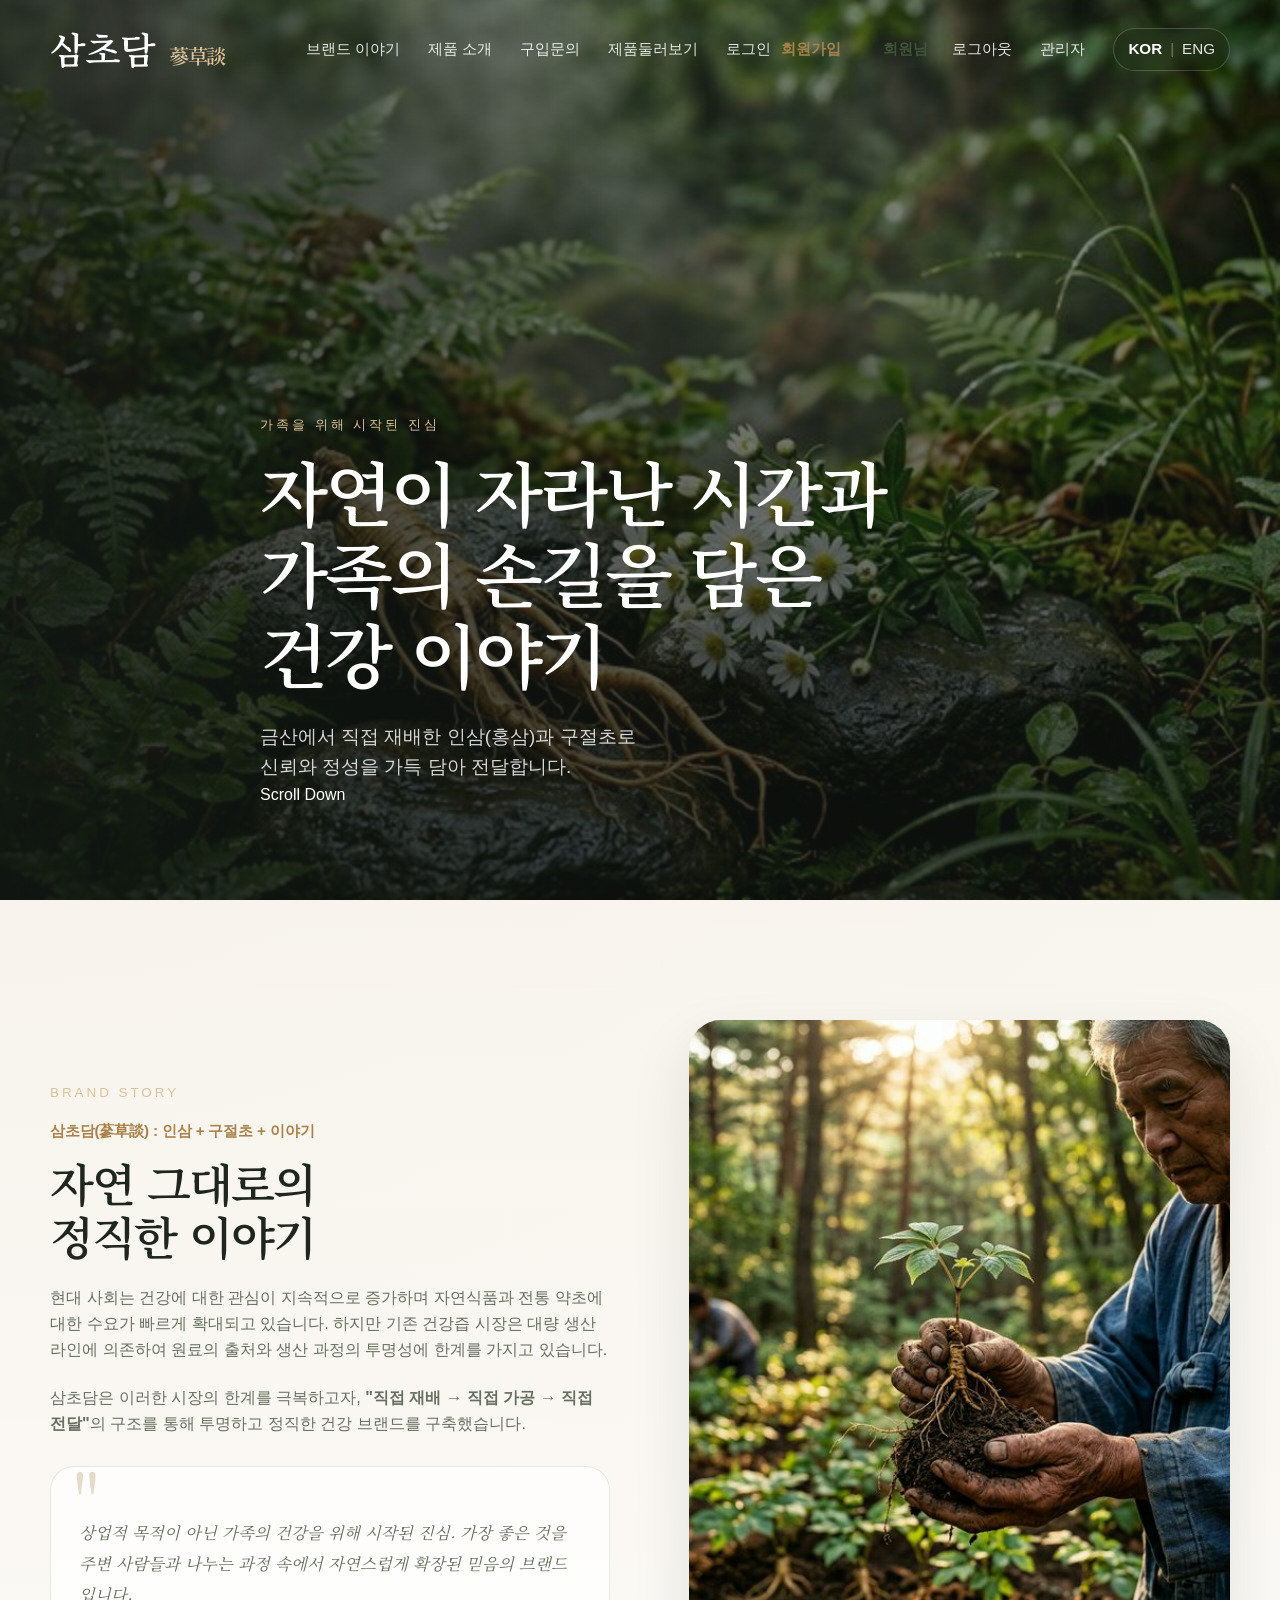
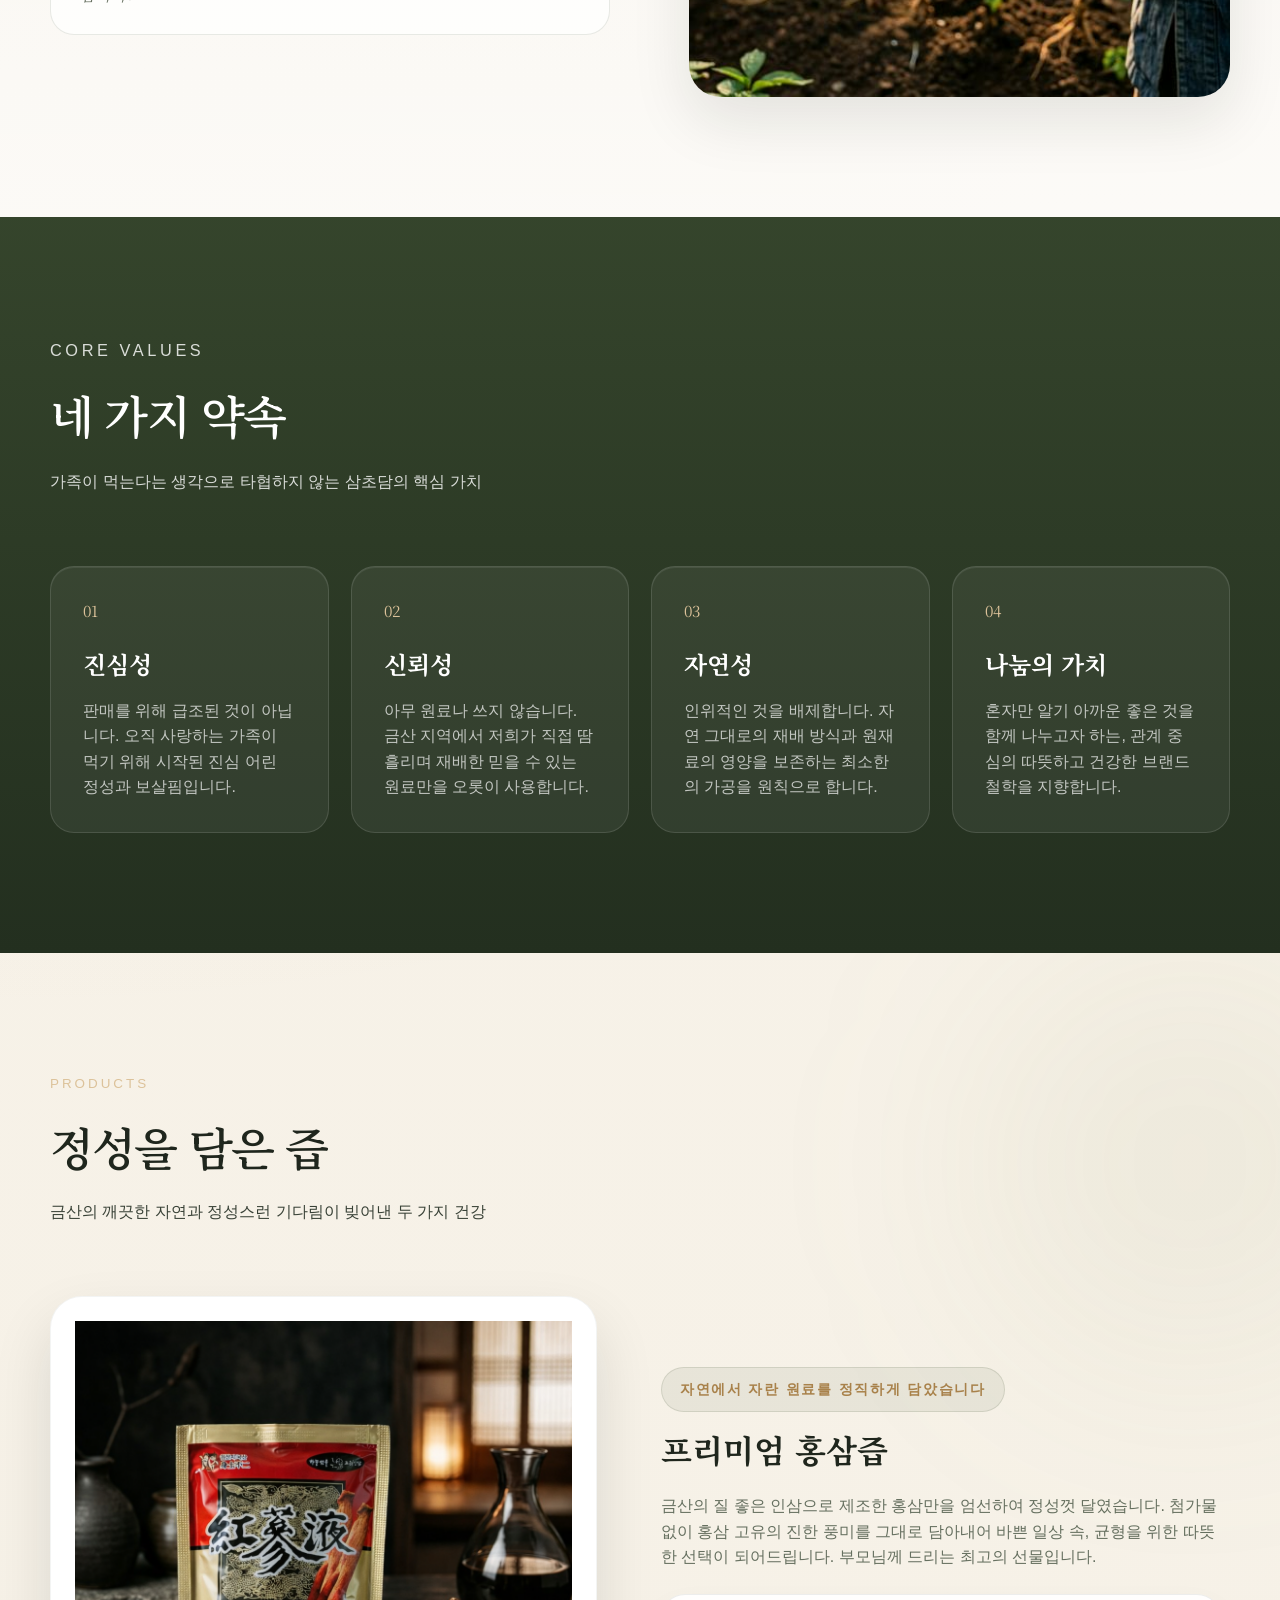
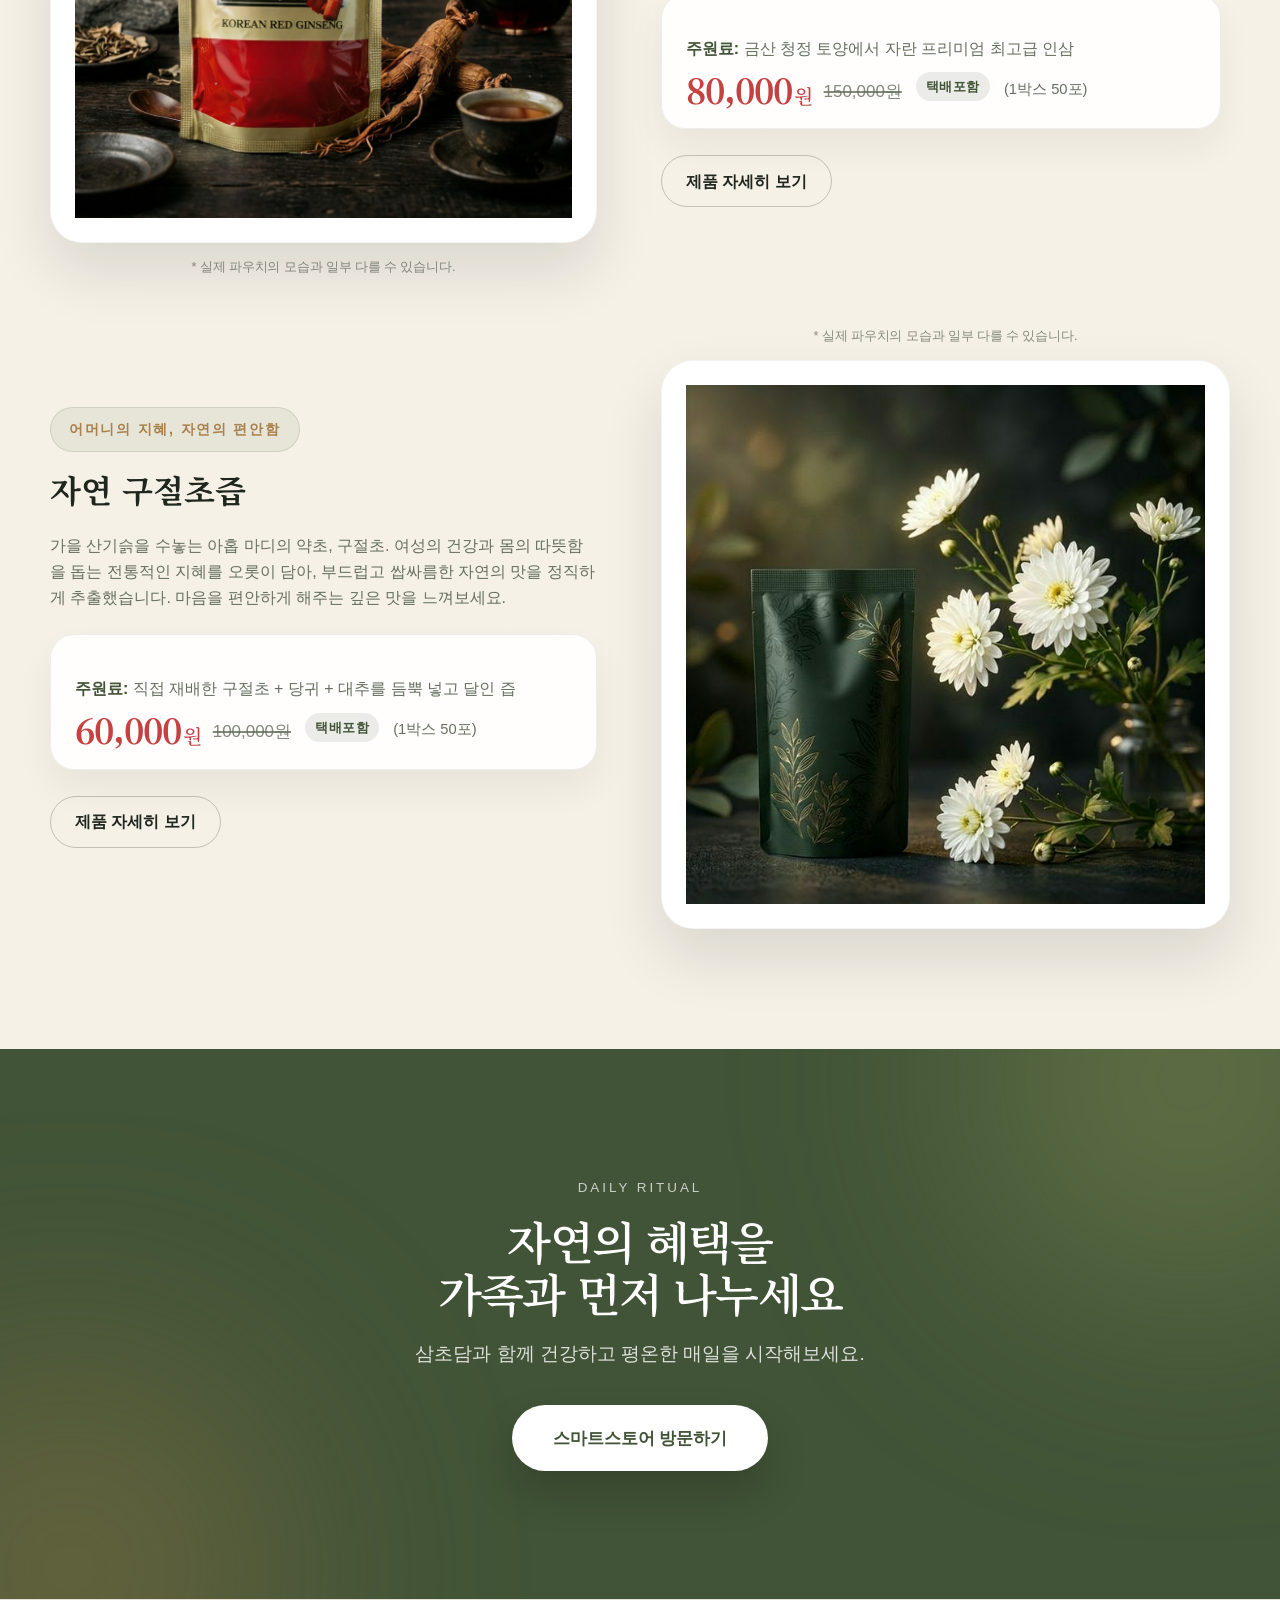
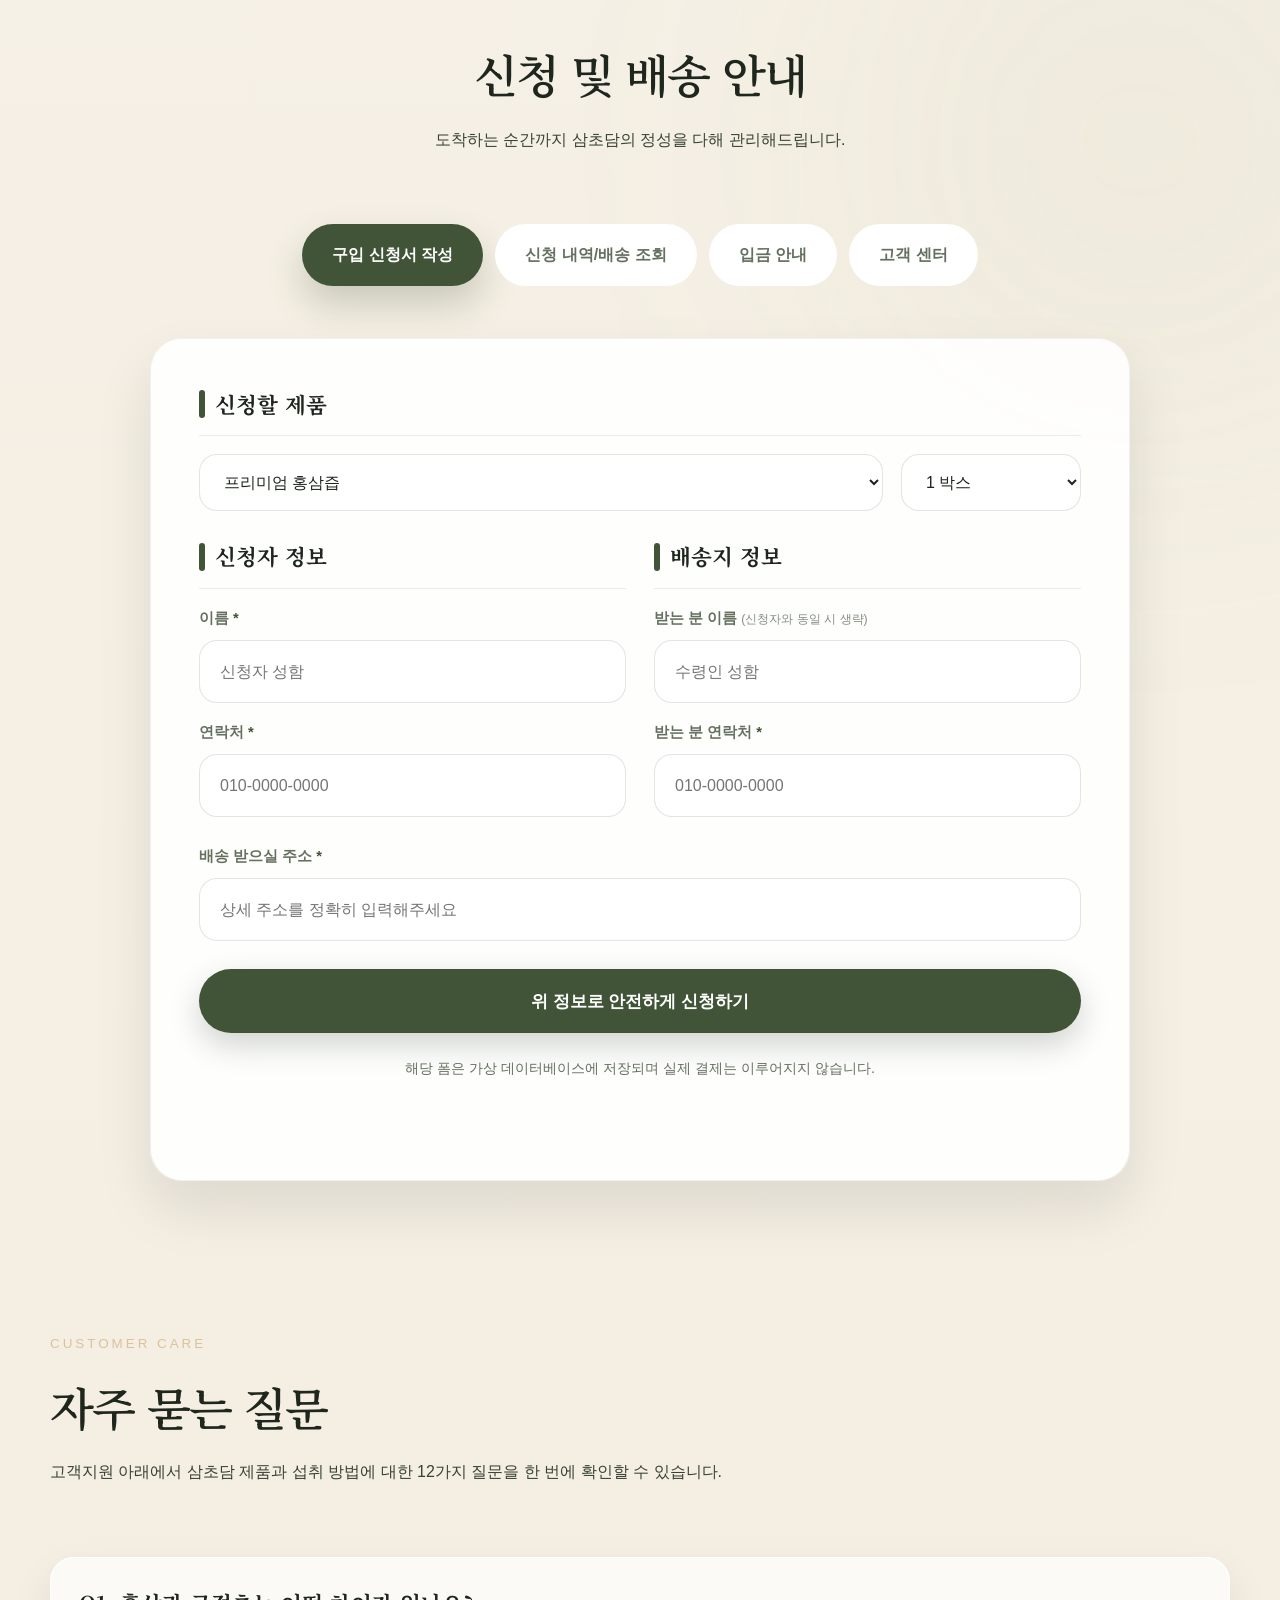
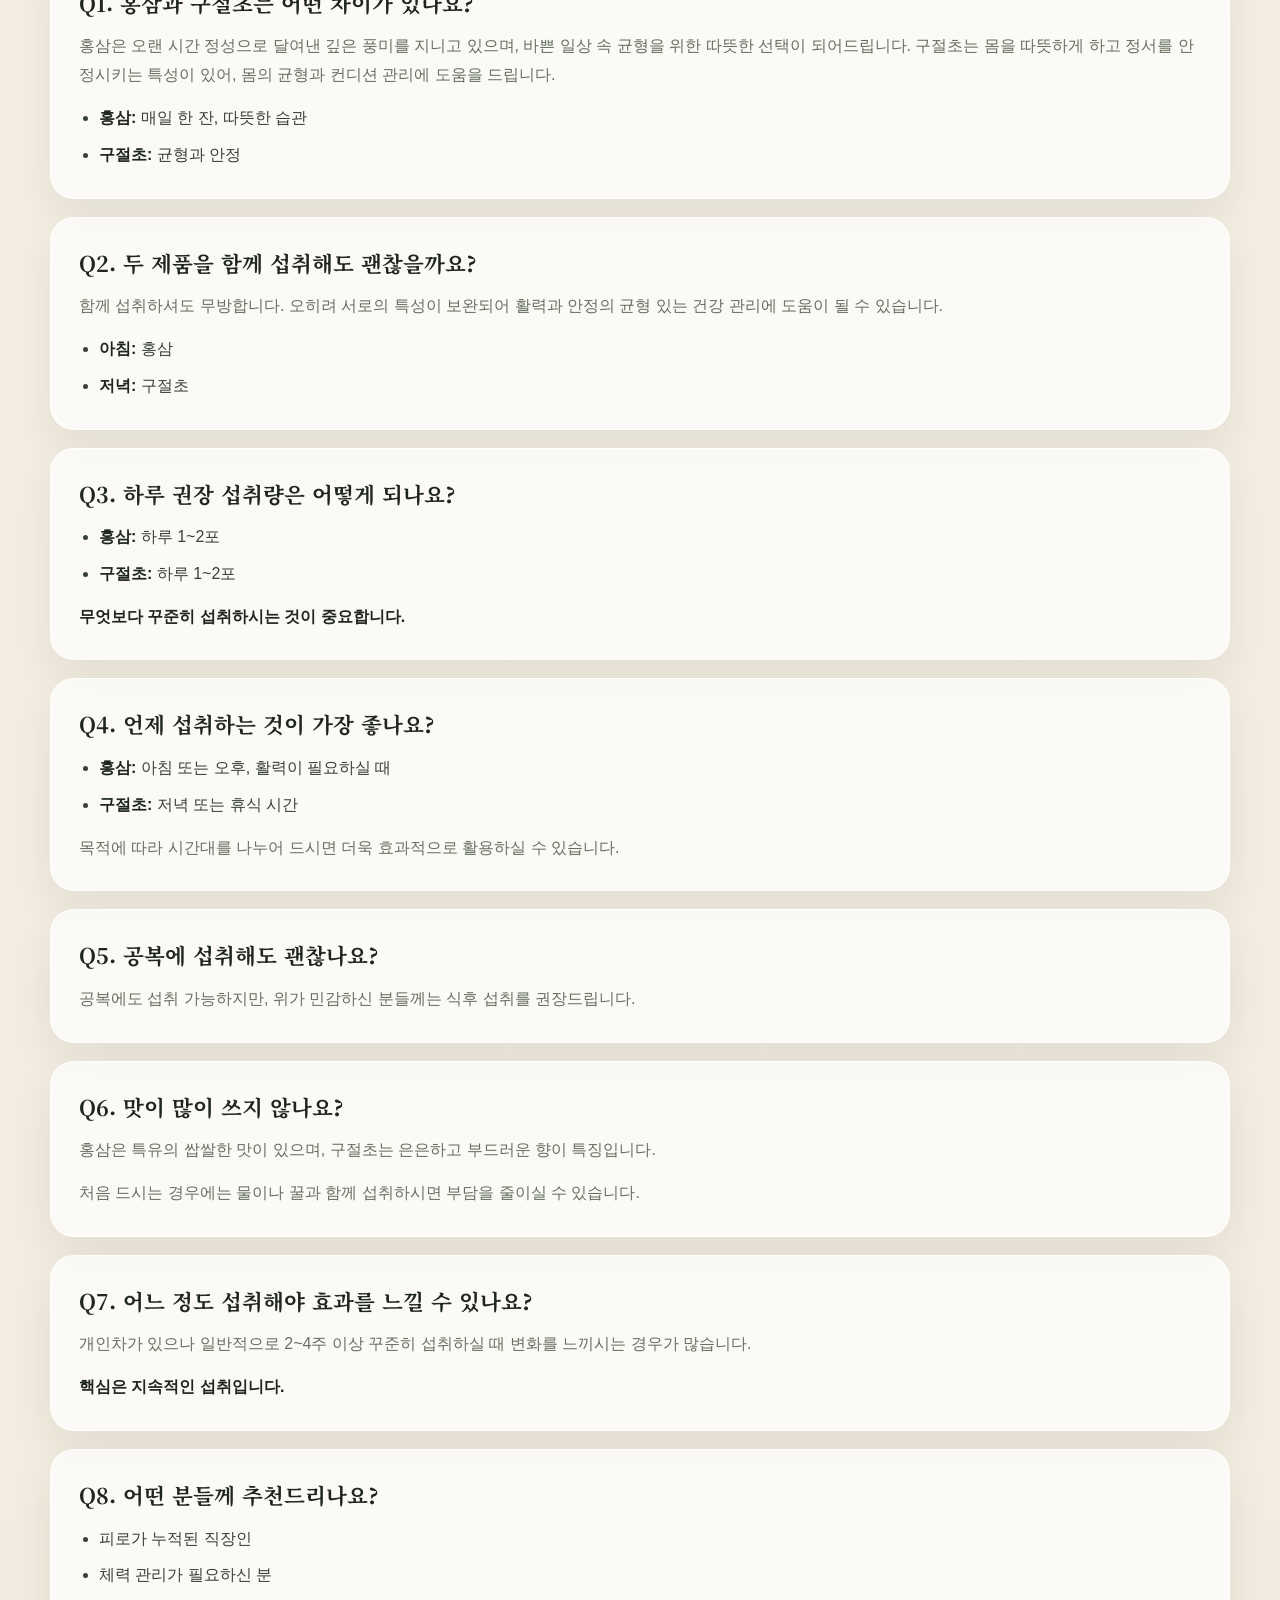
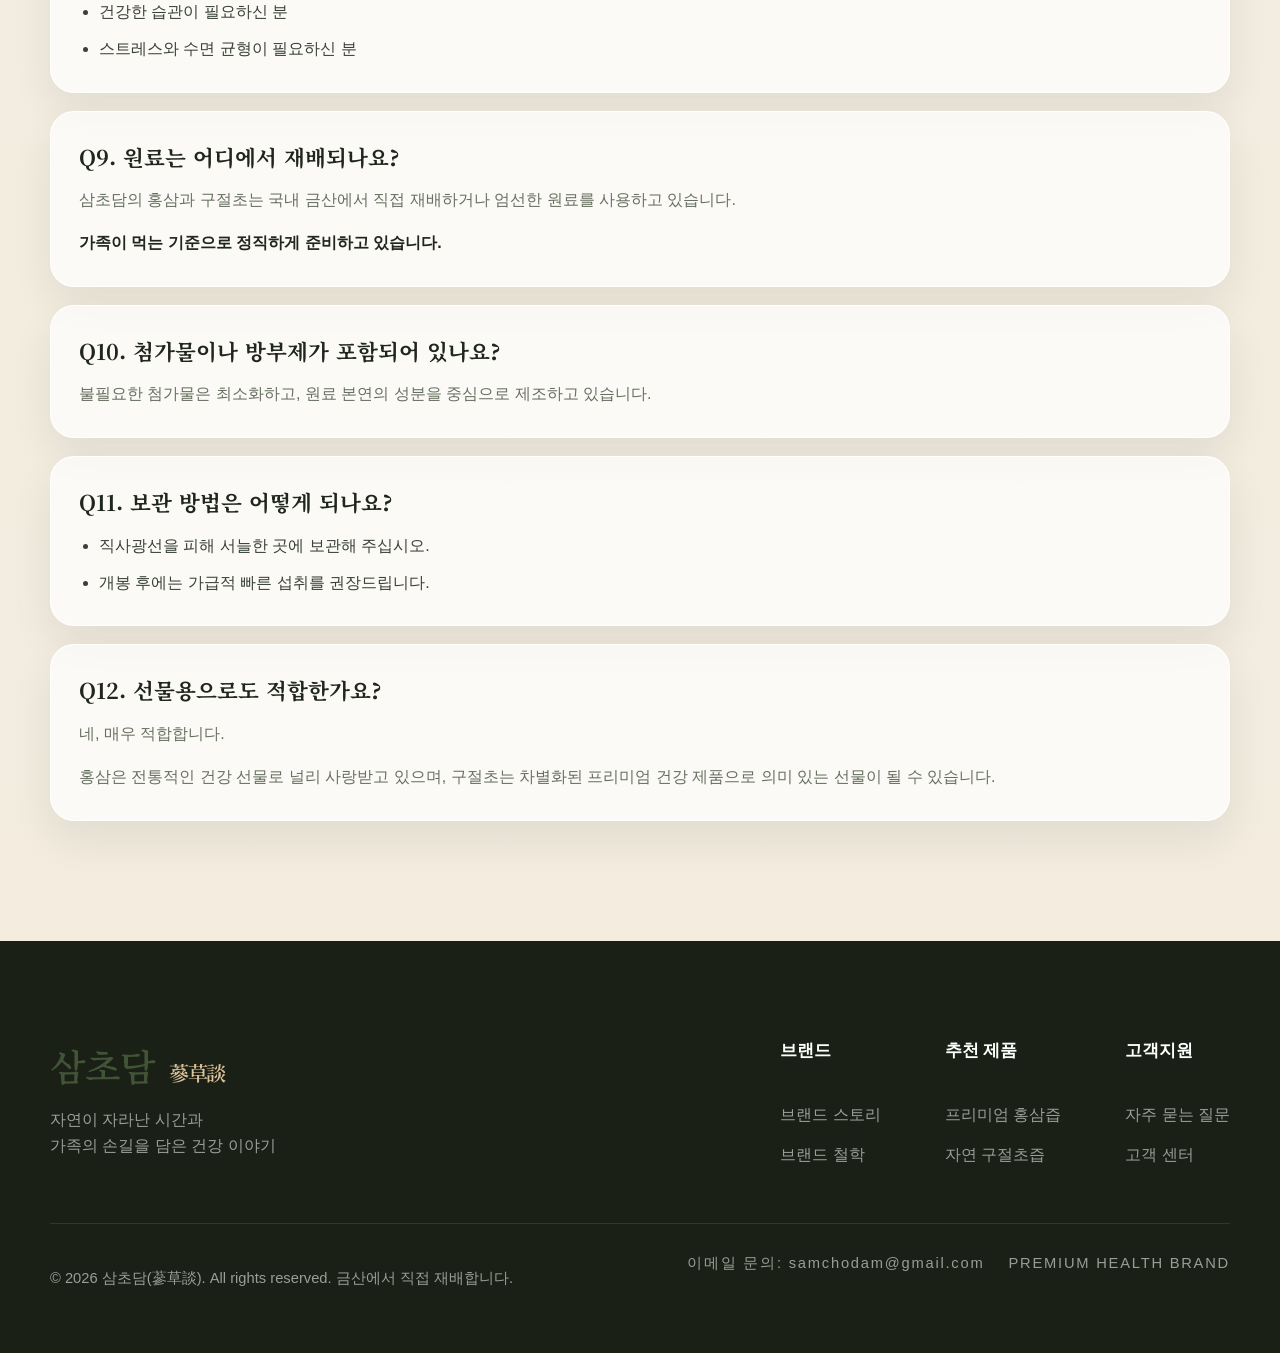
==== commit a5f3e126: "Add member signup and admin roster console" ====
--- a/index.html
+++ b/index.html
@@ -46,6 +46,14 @@
           </div>
         </div>
         <a href="#products">제품둘러보기</a>
+        <div class="site-nav__auth" id="auth-guest">
+          <button class="site-nav__link-button" type="button" data-auth-open="login">로그인</button>
+          <button class="site-nav__link-button site-nav__link-button--accent" type="button" data-auth-open="signup">회원가입</button>
+        </div>
+        <div class="site-nav__member hidden" id="auth-user">
+          <span class="site-nav__member-name" id="auth-user-name">회원님</span>
+          <button class="site-nav__link-button" type="button" data-auth-logout>로그아웃</button>
+        </div>
         <button class="site-nav__admin" type="button" data-admin-open>관리자</button>
         <a class="site-nav__lang" href="index_en.html" hreflang="en"><span class="is-current">KOR</span><span class="site-nav__lang-divider">|</span><span>ENG</span></a>
       </nav>
@@ -520,21 +528,49 @@
     </div>
   </div>
 
+  <div class="auth-modal" id="auth-modal" aria-hidden="true">
+    <div class="auth-modal__backdrop" data-auth-close></div>
+    <div class="auth-modal__panel" role="dialog" aria-modal="true" aria-labelledby="auth-title">
+      <button class="auth-modal__close" type="button" data-auth-close aria-label="회원 인증 창 닫기">×</button>
+      <div class="auth-box">
+        <p class="eyebrow">Samchodam Member</p>
+        <h2 id="auth-title">로그인</h2>
+        <p class="auth-box__desc" id="auth-desc">삼초담의 회원이 되어주세요.</p>
+        <form class="auth-box__form" id="auth-form">
+          <label class="hidden" id="auth-name-group">
+            <span>이름</span>
+            <input type="text" name="name" id="auth-name" placeholder="성함을 입력하세요">
+          </label>
+          <label>
+            <span>아이디 (이메일)</span>
+            <input type="text" name="email" id="auth-email" placeholder="이메일을 입력하세요" required>
+          </label>
+          <label>
+            <span>비밀번호</span>
+            <input type="password" name="password" id="auth-password" placeholder="비밀번호를 입력하세요" required>
+          </label>
+          <button class="btn btn--primary btn--wide" type="submit" id="auth-submit">로그인하기</button>
+          <p class="auth-box__error" id="auth-error" role="alert"></p>
+        </form>
+        <button class="auth-box__switch" type="button" id="auth-switch">회원가입</button>
+      </div>
+    </div>
+  </div>
+
   <div class="admin-modal" id="admin-modal" aria-hidden="true">
     <div class="admin-modal__backdrop" data-admin-close></div>
     <div class="admin-modal__panel" role="dialog" aria-modal="true" aria-labelledby="admin-title">
       <button class="admin-modal__close" type="button" data-admin-close aria-label="관리자 모드 닫기">×</button>
       <div class="admin-login" id="admin-login-view">
-        <p class="eyebrow">Admin Mode</p>
-        <h2 id="admin-title">주문 관리자로 로그인</h2>
-        <p class="admin-login__desc">관리자 비밀번호를 입력하면 이 브라우저에 저장된 주문 내역을 확인할 수 있습니다.</p>
+        <p class="eyebrow">Admin Console</p>
+        <h2 id="admin-title">삼초담 운영자 콘솔</h2>
+        <p class="admin-login__desc">관리자 계정으로 로그인되어 있거나 관리자 비밀번호를 입력하면 회원 명부와 주문 및 배송 현황을 확인할 수 있습니다.</p>
         <form class="admin-login__form" id="admin-login-form">
           <label>
-            <span>비밀번호</span>
-            <input type="password" name="password" placeholder="관리자 비밀번호" required>
+            <span>관리자 비밀번호</span>
+            <input type="password" name="password" placeholder="관리자 비밀번호" autocomplete="current-password" required>
           </label>
-          <button class="btn btn--primary" type="submit">관리자 입장</button>
-          <p class="admin-login__hint">기본 비밀번호: <code>samchodam-admin</code></p>
+          <button class="btn btn--primary btn--wide" type="submit">관리자 입장</button>
           <p class="admin-login__error" id="admin-login-error" role="alert"></p>
         </form>
       </div>
@@ -542,8 +578,8 @@
       <div class="admin-dashboard hidden" id="admin-dashboard-view">
         <div class="admin-dashboard__header">
           <div>
-            <p class="eyebrow">Order Dashboard</p>
-            <h2>접수된 주문 내역</h2>
+            <p class="eyebrow">Admin Dashboard</p>
+            <h2>회원 및 주문 관리</h2>
           </div>
           <div class="admin-dashboard__actions">
             <button class="btn btn--ghost-dark" type="button" id="admin-refresh">새로고침</button>
@@ -552,7 +588,46 @@
         </div>
 
         <div class="admin-stats" id="admin-stats"></div>
-        <div class="admin-orders" id="admin-orders"></div>
+
+        <div class="admin-dashboard__tabs" role="tablist" aria-label="관리자 메뉴">
+          <button class="admin-tab is-active" type="button" role="tab" aria-selected="true" data-admin-tab="users">회원 명부 관리</button>
+          <button class="admin-tab" type="button" role="tab" aria-selected="false" data-admin-tab="orders">주문 및 배송 관리</button>
+        </div>
+
+        <section class="admin-panel is-active" id="admin-users-panel" role="tabpanel" data-admin-panel="users">
+          <div class="admin-table-shell">
+            <table class="admin-table">
+              <thead>
+                <tr>
+                  <th>가입일</th>
+                  <th>이름</th>
+                  <th>아이디(이메일)</th>
+                  <th>권한</th>
+                  <th>관리옵션</th>
+                </tr>
+              </thead>
+              <tbody id="admin-users-table"></tbody>
+            </table>
+          </div>
+        </section>
+
+        <section class="admin-panel" id="admin-orders-panel" role="tabpanel" data-admin-panel="orders" hidden>
+          <div class="admin-table-shell">
+            <table class="admin-table admin-table--orders">
+              <thead>
+                <tr>
+                  <th>주문번호 / 신청일</th>
+                  <th>회원 / 신청자</th>
+                  <th>제품 / 수량</th>
+                  <th>배송지</th>
+                  <th>배송상태</th>
+                  <th>배송관리</th>
+                </tr>
+              </thead>
+              <tbody id="admin-orders-table"></tbody>
+            </table>
+          </div>
+        </section>
       </div>
     </div>
   </div>
--- a/style.css
+++ b/style.css
@@ -1306,6 +1306,8 @@
 
 .site-nav__group {
     position: relative;
+    padding-bottom: 18px;
+    margin-bottom: -18px;
 }
 
 .site-nav__parent {
@@ -1315,12 +1317,12 @@
 
 .site-nav__submenu {
     position: absolute;
-    top: calc(100% + 14px);
+    top: calc(100% - 4px);
     left: 50%;
     min-width: 200px;
     display: grid;
     gap: 2px;
-    padding: 12px;
+    padding: 18px 12px 12px;
     border-radius: 18px;
     background: rgba(255, 255, 255, 0.96);
     border: 1px solid rgba(66, 84, 55, 0.12);
@@ -2313,3 +2315,423 @@
     font-size: 0.92rem;
     margin-bottom: 5px;
 }
+
+.story-grid__visual,
+.product-card__image-wrap,
+.value-card {
+    transition: transform 0.32s ease, box-shadow 0.32s ease, border-color 0.32s ease, background-color 0.32s ease;
+    transform-origin: center;
+}
+
+.story-grid__visual:hover,
+.story-grid__visual:focus-within,
+.product-card__image-wrap:hover,
+.product-card__image-wrap:focus-within {
+    transform: translateY(-10px) scale(1.015);
+    box-shadow: 0 34px 72px rgba(20, 27, 21, 0.18);
+}
+
+.product-card__image-wrap:hover .product-card__image,
+.product-card__image-wrap:focus-within .product-card__image {
+    box-shadow: 0 34px 72px rgba(20, 27, 21, 0.18);
+}
+
+.value-card:hover,
+.value-card:focus-within {
+    transform: translateY(-10px) scale(1.02);
+    border-color: rgba(220, 194, 154, 0.34);
+    background: rgba(255, 255, 255, 0.1);
+    box-shadow: 0 24px 44px rgba(6, 10, 7, 0.22), inset 0 1px 0 rgba(255, 255, 255, 0.1);
+}
+
+.value-card:hover .value-card__index,
+.value-card:focus-within .value-card__index {
+    color: #fff0d3;
+}
+
+.value-card:hover p,
+.value-card:focus-within p {
+    color: rgba(255, 255, 255, 0.82);
+}
+
+.product-card--reverse .product-card__image-wrap {
+    order: 2;
+}
+
+.product-card--reverse .product-card__body {
+    order: 1;
+}
+
+@media (max-width: 960px) {
+    .product-card--reverse .product-card__image-wrap,
+    .product-card--reverse .product-card__body {
+        order: initial;
+    }
+}
+
+
+.site-nav__auth,
+.site-nav__member {
+    display: inline-flex;
+    align-items: center;
+    gap: 10px;
+}
+
+.site-nav__link-button {
+    border: 0;
+    background: transparent;
+    color: inherit;
+    cursor: pointer;
+    padding: 0;
+    font: inherit;
+    transition: color 0.2s ease, opacity 0.2s ease;
+}
+
+.site-nav__link-button:hover,
+.site-nav__link-button:focus-visible {
+    color: var(--color-brand);
+}
+
+.site-nav__link-button--accent {
+    color: var(--color-accent);
+    font-weight: 700;
+}
+
+.site-nav__member-name {
+    padding: 7px 14px;
+    border-radius: 999px;
+    background: rgba(66, 84, 55, 0.08);
+    color: var(--color-brand);
+    font-size: 0.92rem;
+    font-weight: 700;
+}
+
+.auth-modal,
+.admin-modal {
+    position: fixed;
+    inset: 0;
+    z-index: 90;
+    display: grid;
+    place-items: center;
+    padding: 24px;
+    opacity: 0;
+    pointer-events: none;
+    transition: opacity 0.22s ease;
+}
+
+.auth-modal.is-open,
+.admin-modal.is-open {
+    opacity: 1;
+    pointer-events: auto;
+}
+
+.auth-modal__backdrop,
+.admin-modal__backdrop {
+    position: absolute;
+    inset: 0;
+    background: rgba(19, 25, 20, 0.58);
+    backdrop-filter: blur(10px);
+}
+
+.auth-modal__panel,
+.admin-modal__panel {
+    position: relative;
+    z-index: 1;
+    width: min(100%, 1100px);
+    max-height: min(90vh, 960px);
+    overflow: auto;
+    border-radius: 30px;
+    background: linear-gradient(180deg, rgba(248, 243, 233, 0.98) 0%, rgba(244, 238, 227, 0.98) 100%);
+    box-shadow: var(--shadow-card);
+    padding: 30px;
+}
+
+.auth-modal__panel {
+    width: min(100%, 520px);
+}
+
+.auth-modal__close,
+.admin-modal__close {
+    position: absolute;
+    top: 16px;
+    right: 16px;
+    width: 42px;
+    height: 42px;
+    border: 0;
+    border-radius: 50%;
+    background: rgba(66, 84, 55, 0.08);
+    color: var(--color-brand);
+    font-size: 1.5rem;
+    cursor: pointer;
+}
+
+.auth-box,
+.admin-login,
+.admin-dashboard {
+    display: grid;
+    gap: 18px;
+}
+
+.auth-box h2,
+.admin-login h2,
+.admin-dashboard h2 {
+    margin: 0;
+    font-family: "Noto Serif KR", serif;
+    font-size: clamp(1.85rem, 1.45rem + 1vw, 2.55rem);
+    color: var(--color-ink);
+}
+
+.auth-box__desc,
+.auth-box__error,
+.admin-login__desc,
+.admin-login__error,
+.admin-order-date,
+.admin-order-stack span,
+.admin-inline-note {
+    color: var(--color-muted);
+}
+
+.auth-box__form,
+.admin-login__form,
+.admin-stat-card,
+.admin-table-shell {
+    border-radius: 24px;
+    background: rgba(255, 255, 255, 0.8);
+    border: 1px solid rgba(66, 84, 55, 0.12);
+}
+
+.auth-box__form,
+.admin-login__form {
+    display: grid;
+    gap: 14px;
+    padding: 24px;
+}
+
+.auth-box__form label,
+.admin-login__form label {
+    display: grid;
+    gap: 8px;
+}
+
+.auth-box__form input,
+.admin-login__form input,
+.admin-status-select,
+.admin-track-input {
+    width: 100%;
+    border: 1px solid rgba(66, 84, 55, 0.14);
+    border-radius: 14px;
+    background: rgba(255, 255, 255, 0.92);
+    padding: 14px 16px;
+    color: var(--color-text);
+    font: inherit;
+}
+
+.auth-box__error,
+.admin-login__error {
+    min-height: 22px;
+    margin: 0;
+    color: #b34737;
+    font-size: 0.95rem;
+}
+
+.auth-box__switch {
+    justify-self: center;
+    border: 0;
+    background: transparent;
+    color: var(--color-brand);
+    font-weight: 700;
+    cursor: pointer;
+}
+
+.admin-dashboard__header {
+    display: flex;
+    align-items: center;
+    justify-content: space-between;
+    gap: 16px;
+}
+
+.admin-dashboard__actions,
+.admin-dashboard__tabs,
+.admin-order-controls {
+    display: flex;
+    flex-wrap: wrap;
+    gap: 10px;
+}
+
+.admin-stats {
+    display: grid;
+    grid-template-columns: repeat(4, minmax(0, 1fr));
+    gap: 14px;
+}
+
+.admin-stat-card {
+    display: grid;
+    gap: 8px;
+    padding: 20px;
+}
+
+.admin-stat-card span {
+    font-size: 0.92rem;
+}
+
+.admin-stat-card strong {
+    color: var(--color-ink);
+    font-size: 2rem;
+    line-height: 1;
+}
+
+.admin-tab {
+    border: 1px solid rgba(66, 84, 55, 0.14);
+    border-radius: 999px;
+    background: rgba(255, 255, 255, 0.74);
+    color: var(--color-muted);
+    padding: 12px 18px;
+    font-weight: 700;
+    cursor: pointer;
+    transition: background 0.2s ease, color 0.2s ease, border-color 0.2s ease;
+}
+
+.admin-tab.is-active {
+    background: var(--color-ink);
+    color: #fff;
+    border-color: var(--color-ink);
+}
+
+.admin-panel {
+    display: none;
+}
+
+.admin-panel.is-active {
+    display: block;
+}
+
+.admin-table-shell {
+    overflow: auto;
+}
+
+.admin-table {
+    width: 100%;
+    border-collapse: collapse;
+    min-width: 860px;
+}
+
+.admin-table thead th {
+    padding: 18px 20px;
+    border-bottom: 1px solid rgba(66, 84, 55, 0.12);
+    color: var(--color-muted);
+    font-size: 0.84rem;
+    font-weight: 700;
+    text-align: left;
+    background: rgba(66, 84, 55, 0.04);
+}
+
+.admin-table tbody td {
+    padding: 18px 20px;
+    border-bottom: 1px solid rgba(66, 84, 55, 0.08);
+    vertical-align: top;
+}
+
+.admin-table__name,
+.admin-order-id,
+.admin-order-stack strong {
+    color: var(--color-ink);
+    font-weight: 700;
+}
+
+.admin-table__empty {
+    padding: 46px 20px;
+    text-align: center;
+    color: var(--color-muted);
+}
+
+.admin-badge {
+    display: inline-flex;
+    align-items: center;
+    padding: 7px 12px;
+    border-radius: 999px;
+    font-size: 0.82rem;
+    font-weight: 700;
+}
+
+.admin-badge--admin {
+    background: rgba(179, 71, 55, 0.08);
+    color: #b34737;
+}
+
+.admin-badge--user {
+    background: rgba(66, 84, 55, 0.08);
+    color: var(--color-brand);
+}
+
+.admin-action-button {
+    border: 1px solid rgba(66, 84, 55, 0.16);
+    border-radius: 12px;
+    background: rgba(255, 255, 255, 0.9);
+    color: var(--color-ink);
+    padding: 10px 14px;
+    font-size: 0.84rem;
+    font-weight: 700;
+    cursor: pointer;
+}
+
+.admin-action-button--solid {
+    background: var(--color-brand);
+    color: #fff;
+    border-color: var(--color-brand);
+}
+
+.admin-inline-note {
+    display: inline-flex;
+    align-items: center;
+    padding: 8px 12px;
+    border-radius: 999px;
+    background: rgba(66, 84, 55, 0.08);
+    font-size: 0.82rem;
+    font-weight: 700;
+}
+
+.admin-order-date,
+.admin-order-stack span {
+    display: block;
+    margin-top: 4px;
+    font-size: 0.88rem;
+    line-height: 1.55;
+}
+
+.admin-order-controls {
+    min-width: 220px;
+}
+
+@media (max-width: 960px) {
+    .site-nav__auth,
+    .site-nav__member {
+        width: 100%;
+        justify-content: flex-start;
+    }
+
+    .auth-modal,
+    .admin-modal {
+        padding: 18px;
+    }
+
+    .auth-modal__panel,
+    .admin-modal__panel {
+        padding: 24px;
+    }
+
+    .admin-dashboard__header,
+    .admin-dashboard__actions {
+        flex-direction: column;
+        align-items: stretch;
+    }
+
+    .admin-stats {
+        grid-template-columns: 1fr 1fr;
+    }
+}
+
+@media (max-width: 640px) {
+    .admin-stats {
+        grid-template-columns: 1fr;
+    }
+}
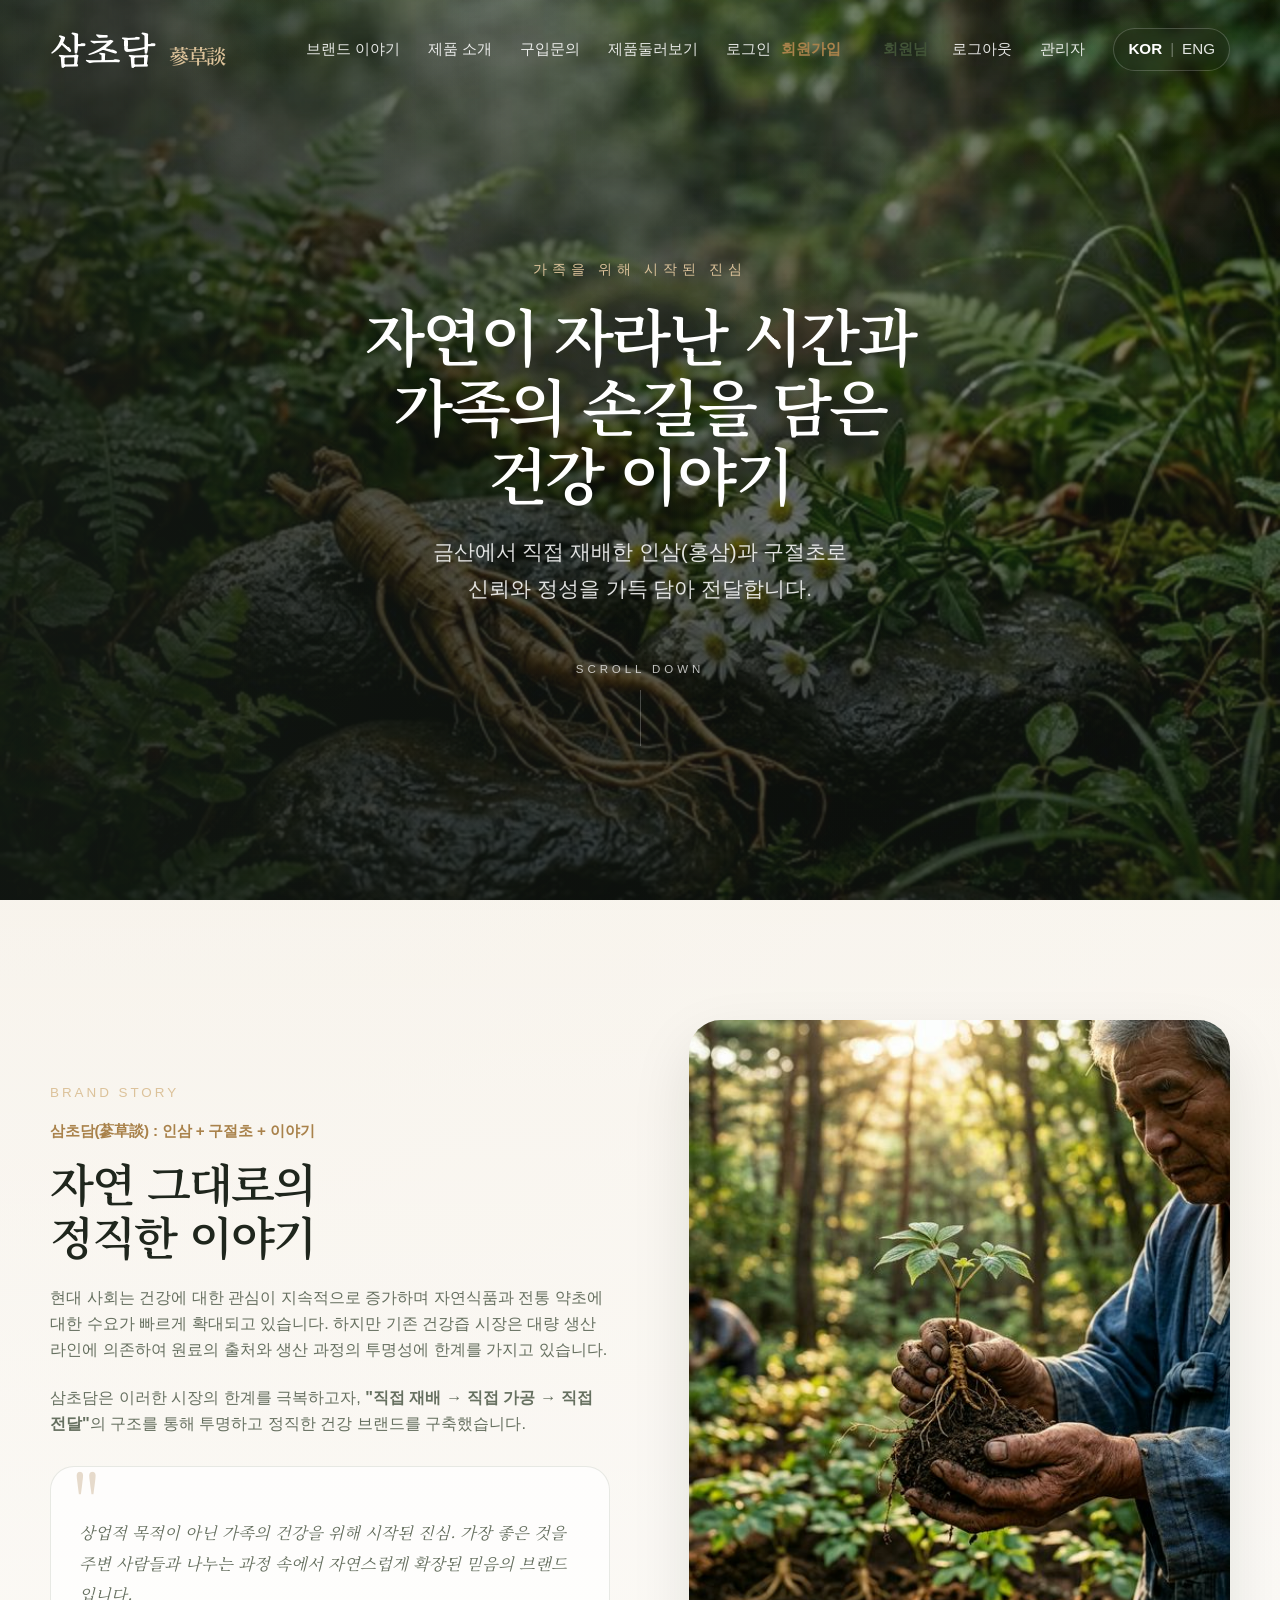
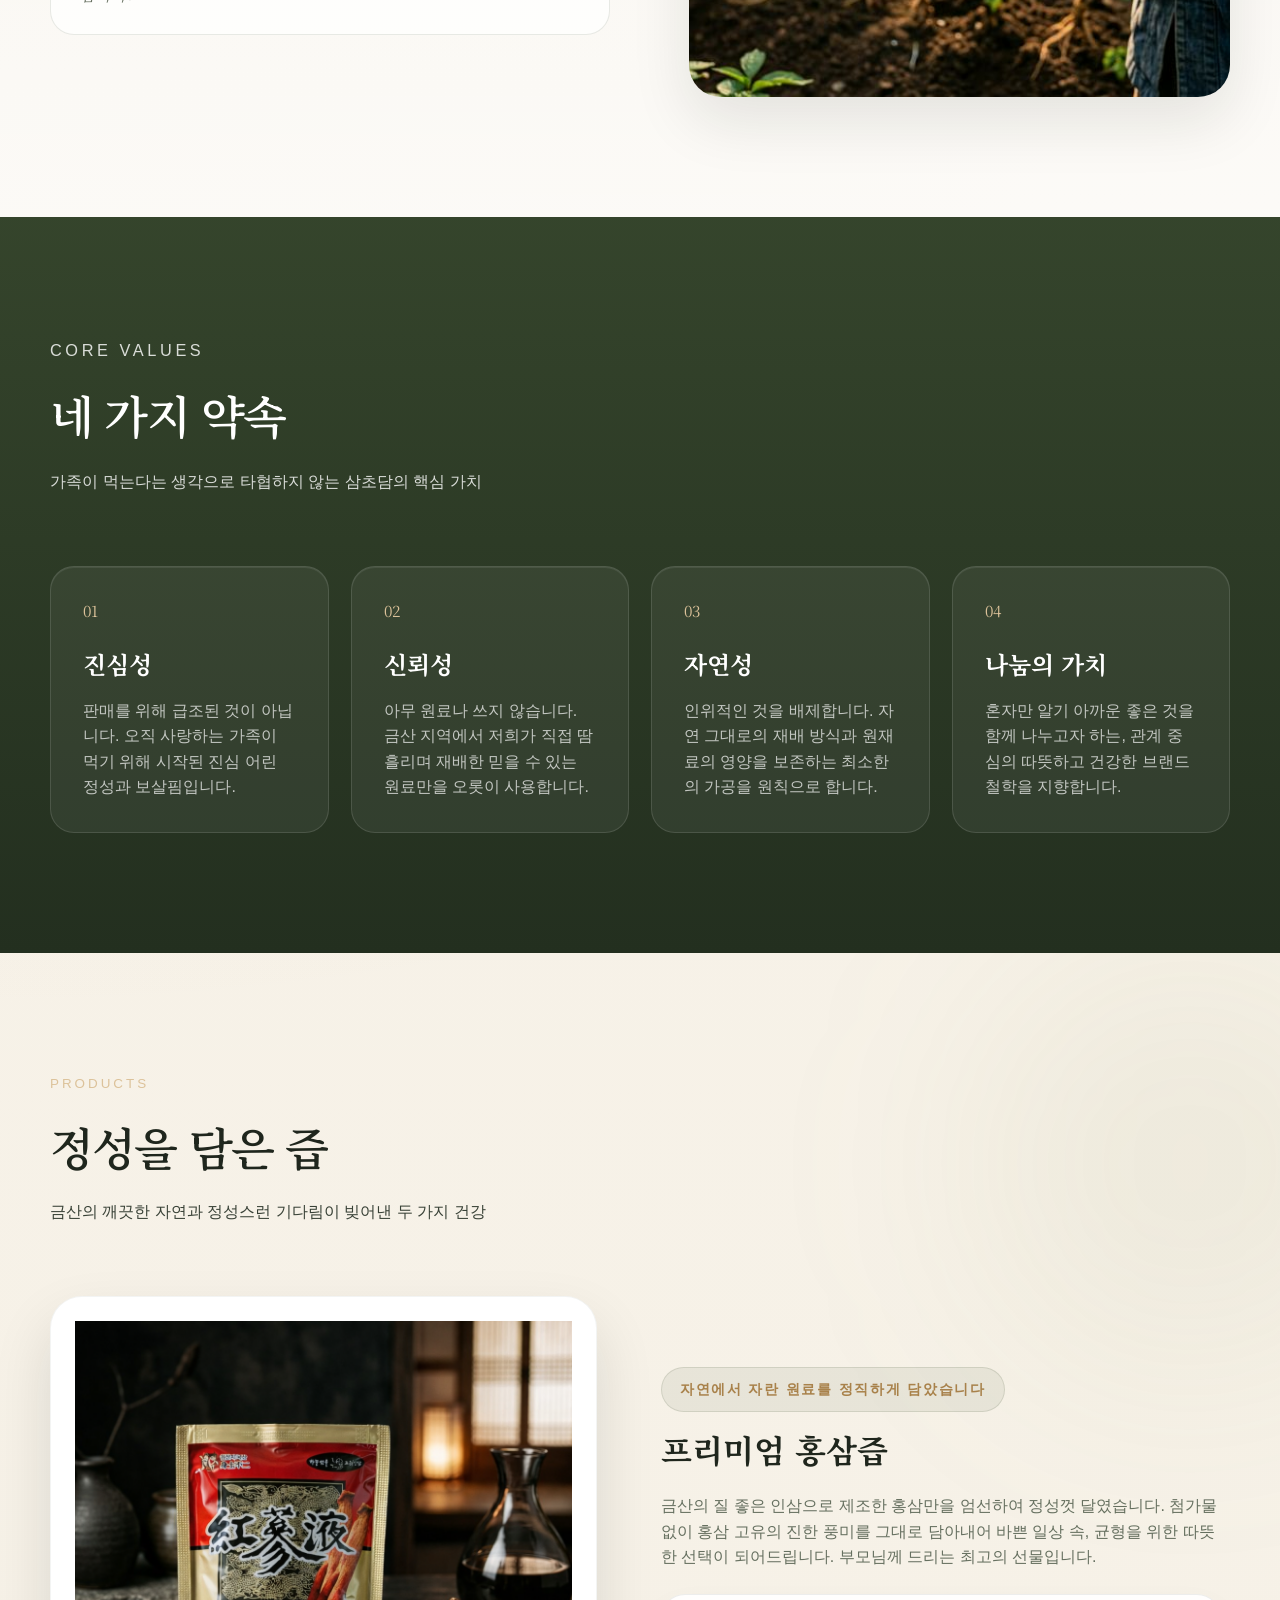
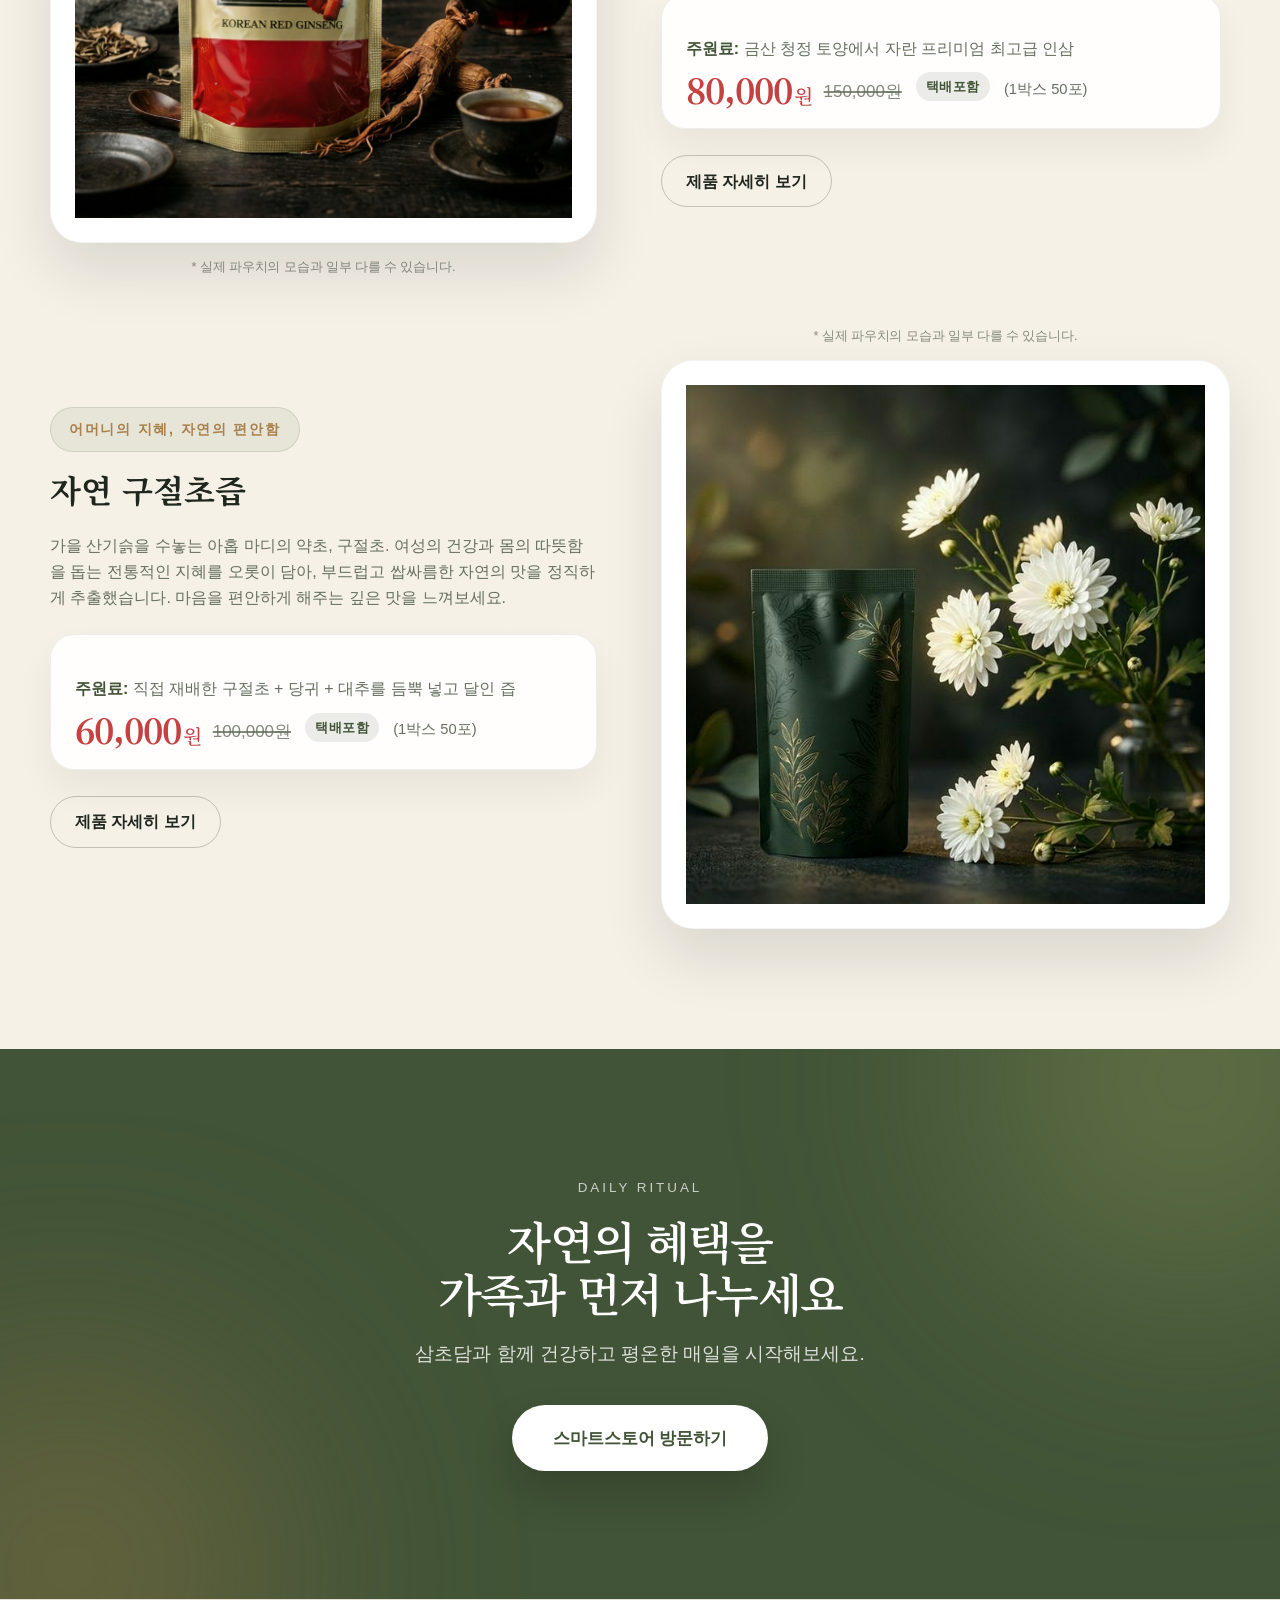
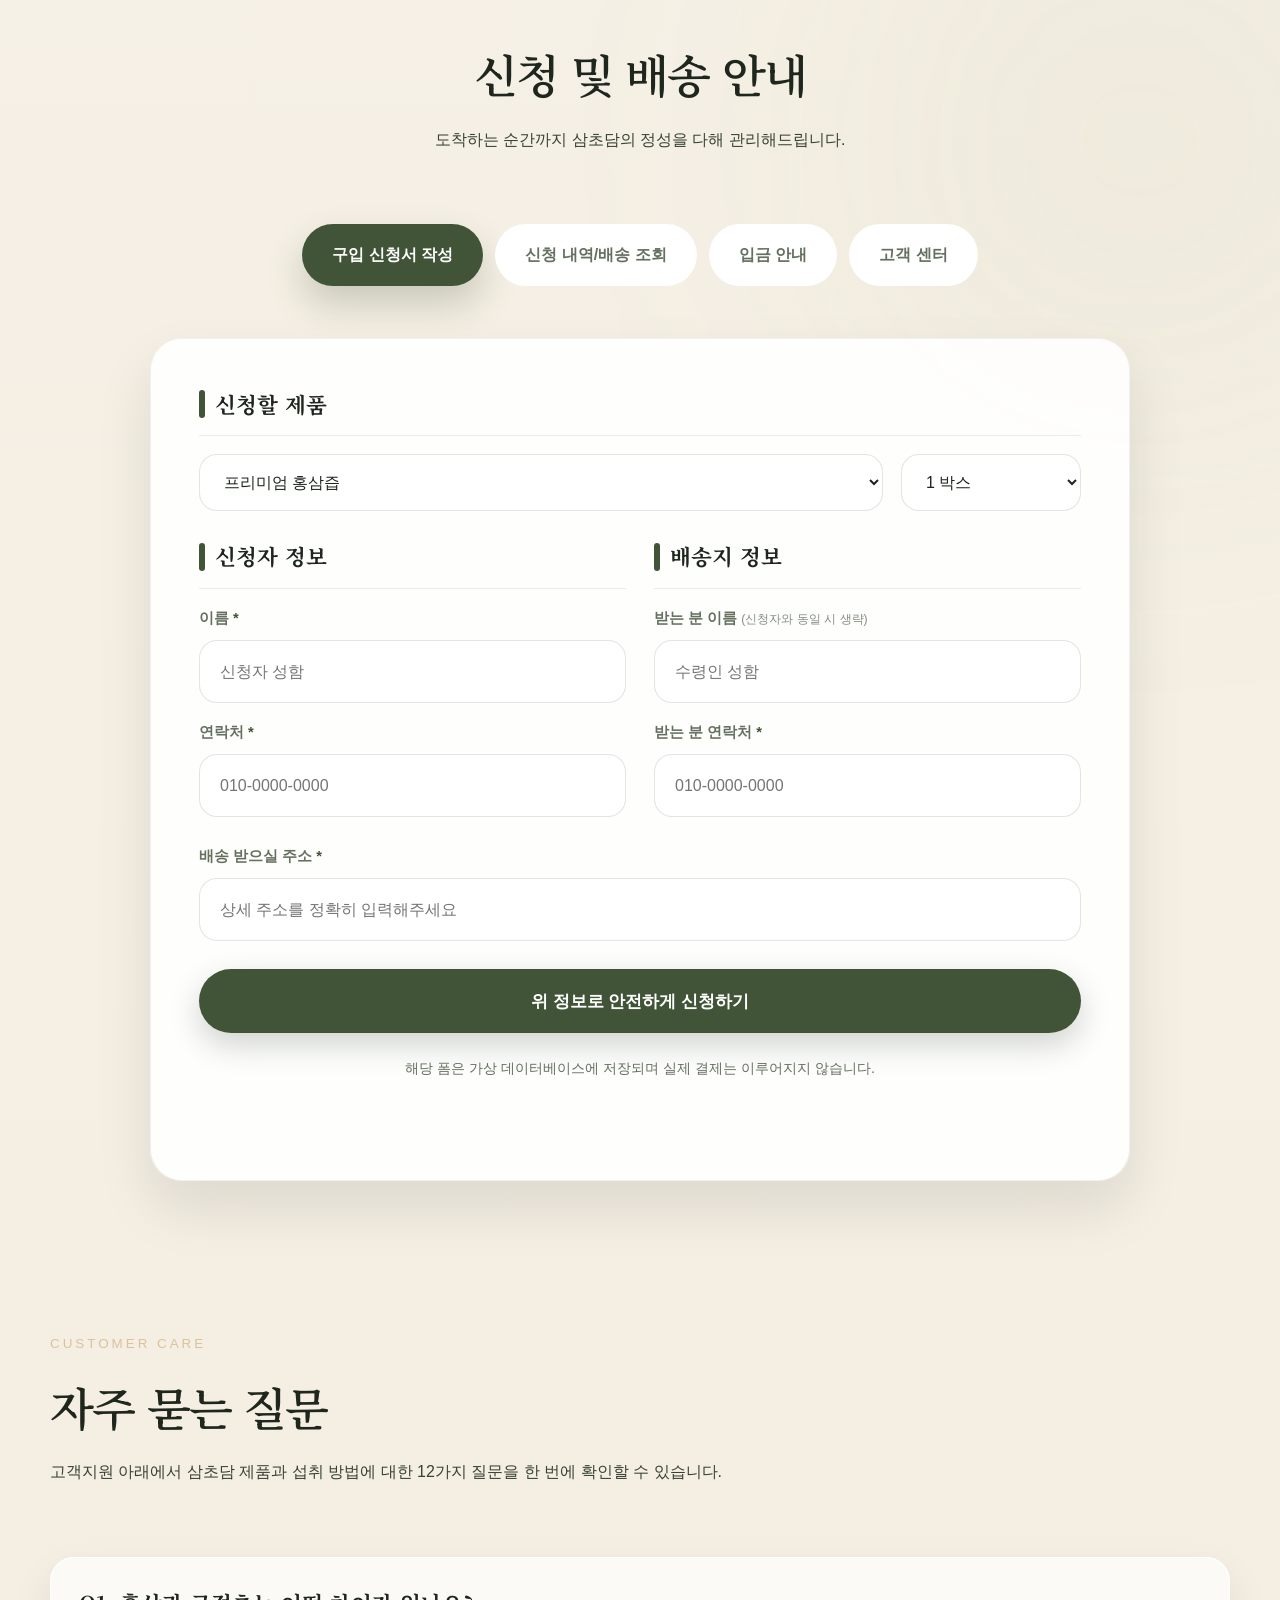
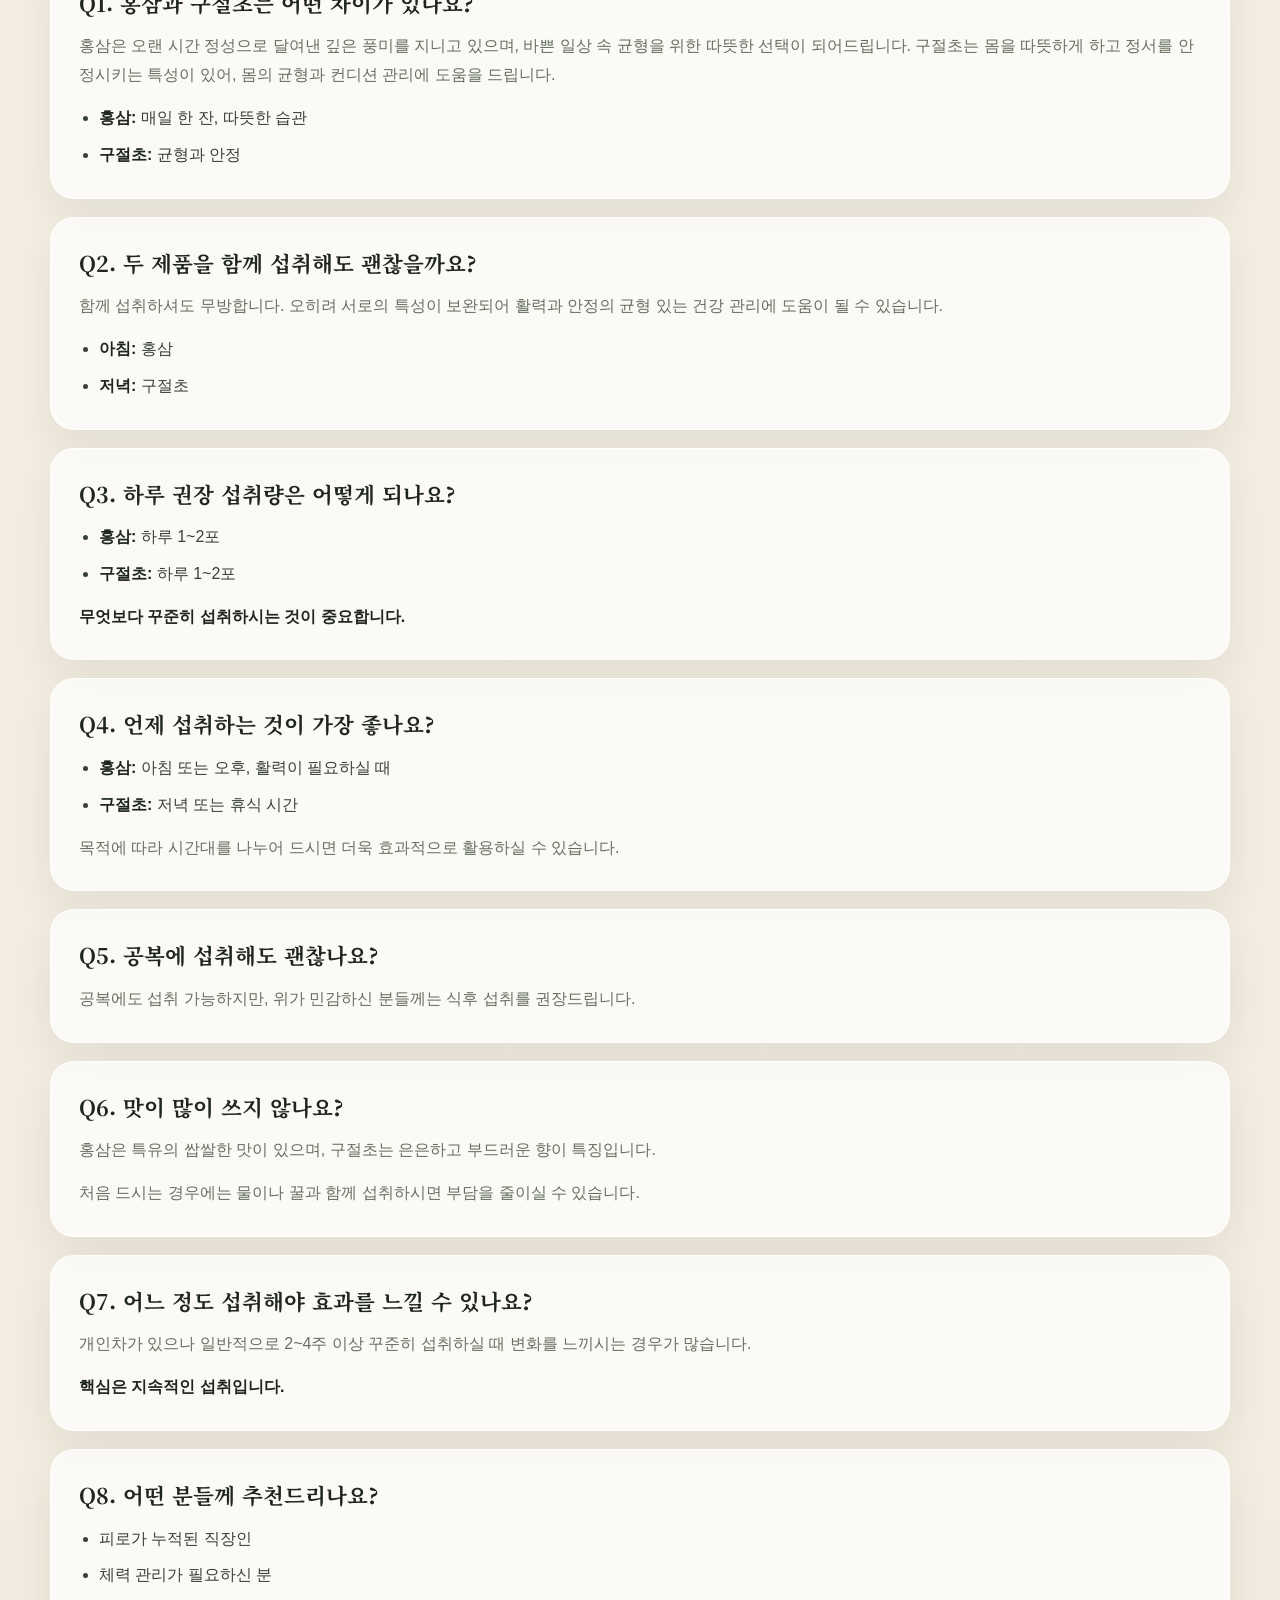
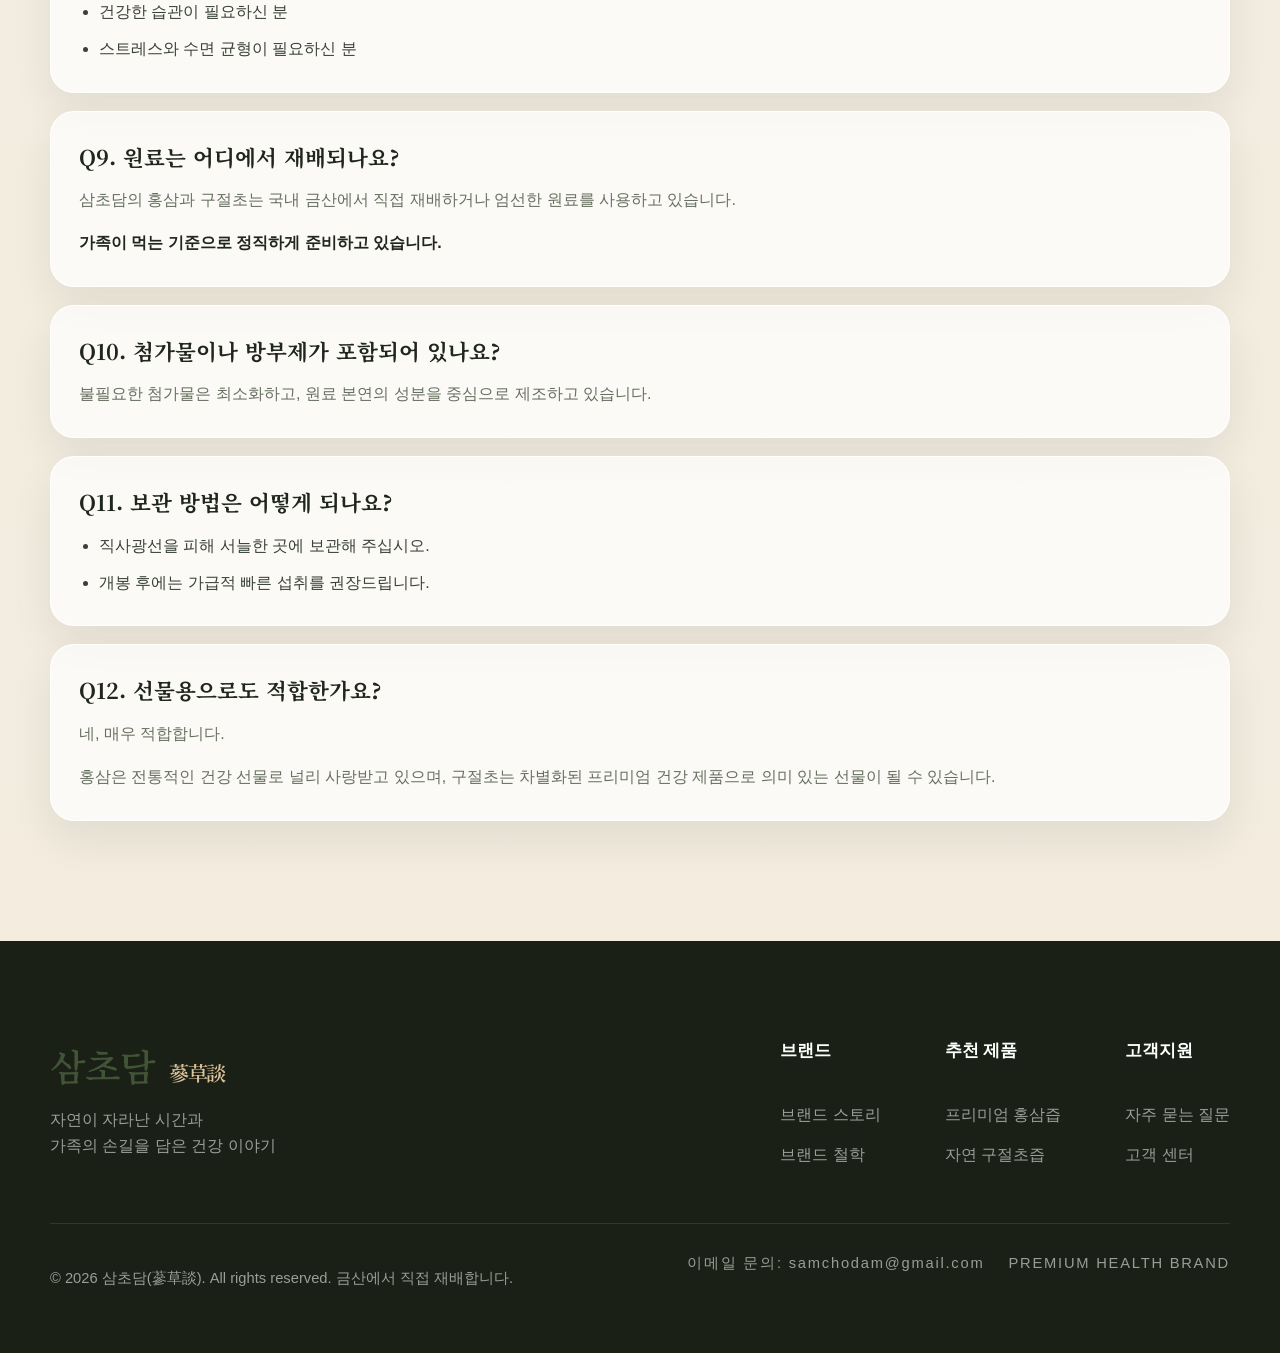
==== commit 5834fcad: "Lock hero title to three lines" ====
--- a/index.html
+++ b/index.html
@@ -66,7 +66,7 @@
       <div class="hero__shade" aria-hidden="true"></div>
       <div class="container hero__content fade-up">
         <p class="eyebrow">가족을 위해 시작된 진심</p>
-        <h1>자연이 자라난 시간과<br>가족의 손길을 담은<br>건강 이야기</h1>
+        <h1><span>자연이 자라난 시간과</span><span>가족의 손길을 담은</span><span>건강 이야기</span></h1>
         <p class="hero__body">
           금산에서 직접 재배한 인삼(홍삼)과 구절초로<br>신뢰와 정성을 가득 담아 전달합니다.
         </p>
--- a/style.css
+++ b/style.css
@@ -208,7 +208,7 @@
     position: relative;
     min-height: 100svh;
     display: grid;
-    align-items: end;
+    align-items: center;
     overflow: clip;
 }
 
@@ -233,9 +233,14 @@
 .hero__content {
     position: relative;
     z-index: 1;
-    padding: 180px 0 92px;
-    max-width: 760px;
+    display: flex;
+    flex-direction: column;
+    align-items: center;
+    padding: 148px 0 44px;
+    max-width: 920px;
+    margin: 0 auto;
     color: #fff;
+    text-align: center;
 }
 
 .eyebrow {
@@ -244,6 +249,14 @@
     letter-spacing: 0.22em;
     text-transform: uppercase;
     color: var(--color-accent-soft);
+}
+
+.hero .eyebrow {
+    margin-bottom: 20px;
+    font-size: 0.88rem;
+    font-weight: 500;
+    letter-spacing: 0.34em;
+    text-shadow: 0 10px 24px rgba(0, 0, 0, 0.24);
 }
 
 .hero h1,
@@ -260,15 +273,25 @@
 }
 
 .hero h1 {
+    max-width: none;
     color: #fff;
-    font-size: clamp(2.8rem, 2rem + 3vw, 5.4rem);
+    font-size: clamp(2.55rem, 1.8rem + 2.6vw, 5rem);
+    line-height: 1.12;
+    text-shadow: 0 18px 42px rgba(0, 0, 0, 0.28);
+}
+
+.hero h1 span {
+    display: block;
 }
 
 .hero__body {
-    max-width: 620px;
-    margin: 28px 0 0;
-    font-size: clamp(1rem, 0.9rem + 0.45vw, 1.18rem);
-    color: rgba(255, 255, 255, 0.82);
+    max-width: 700px;
+    margin: 24px 0 0;
+    font-size: clamp(1.08rem, 0.96rem + 0.5vw, 1.3rem);
+    line-height: 1.8;
+    font-weight: 300;
+    color: rgba(255, 255, 255, 0.86);
+    text-shadow: 0 10px 30px rgba(0, 0, 0, 0.22);
 }
 
 .hero__actions {
@@ -276,6 +299,47 @@
     flex-wrap: wrap;
     gap: 14px;
     margin-top: 36px;
+}
+
+.hero__scroll {
+    display: inline-flex;
+    flex-direction: column;
+    align-items: center;
+    gap: 12px;
+    margin-top: 52px;
+    color: rgba(255, 255, 255, 0.72);
+    transition: color 0.2s ease, transform 0.2s ease;
+}
+
+.hero__scroll:hover,
+.hero__scroll:focus-visible {
+    color: #fff;
+    transform: translateY(-2px);
+}
+
+.hero__scroll span:first-child {
+    font-size: 0.72rem;
+    font-weight: 300;
+    letter-spacing: 0.34em;
+    text-transform: uppercase;
+}
+
+.hero__scroll-line {
+    position: relative;
+    width: 1px;
+    height: 56px;
+    background: rgba(255, 255, 255, 0.24);
+    overflow: hidden;
+}
+
+.hero__scroll-line::after {
+    content: "";
+    position: absolute;
+    inset: -100% 0 auto;
+    width: 100%;
+    height: 100%;
+    background: rgba(255, 255, 255, 0.94);
+    animation: heroScrollLine 2.2s ease-in-out infinite;
 }
 
 .btn {
@@ -692,6 +756,18 @@
 
 body.menu-open {
     overflow: hidden;
+}
+
+@keyframes heroScrollLine {
+    0% {
+        transform: translateY(-100%);
+    }
+    60% {
+        transform: translateY(100%);
+    }
+    100% {
+        transform: translateY(100%);
+    }
 }
 
 @keyframes heroDrift {
@@ -770,7 +846,7 @@
     }
 
     .hero__content {
-        padding: 152px 0 72px;
+        padding: 132px 0 72px;
     }
 
     .hero__actions,
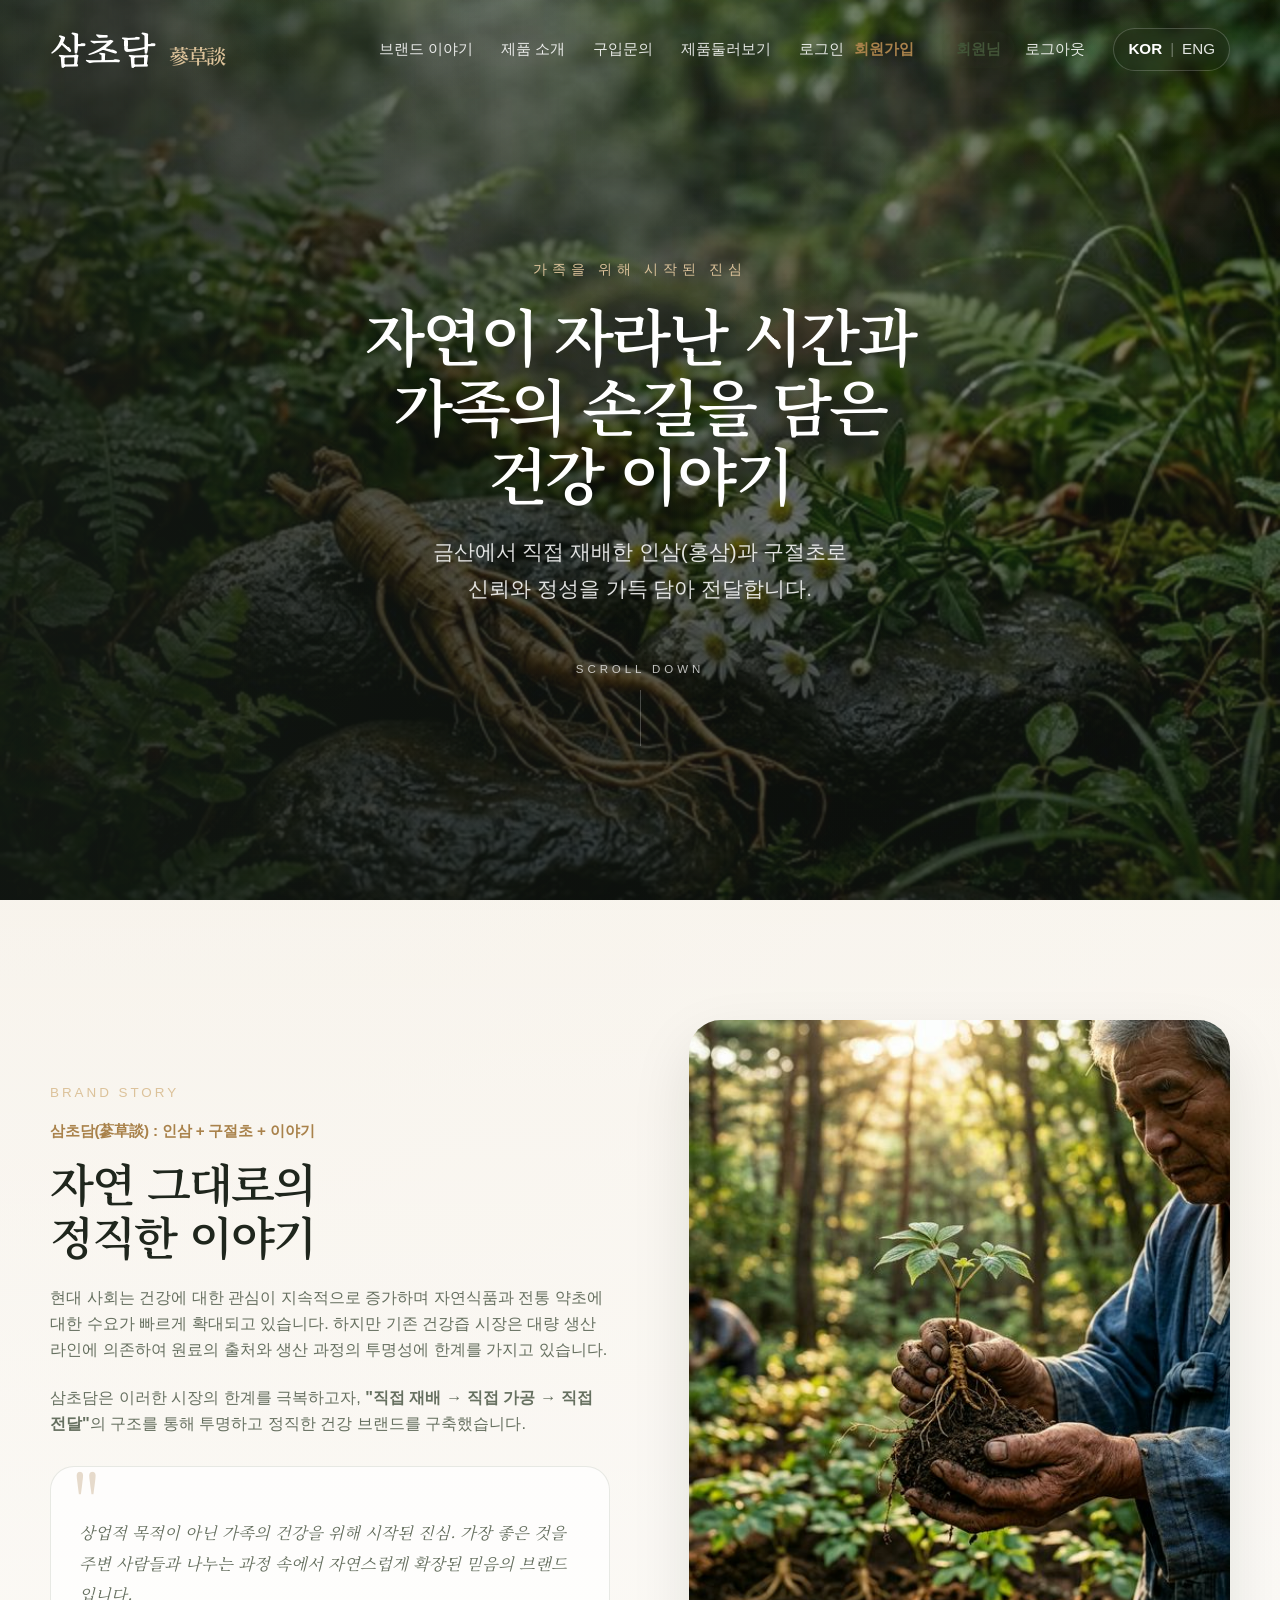
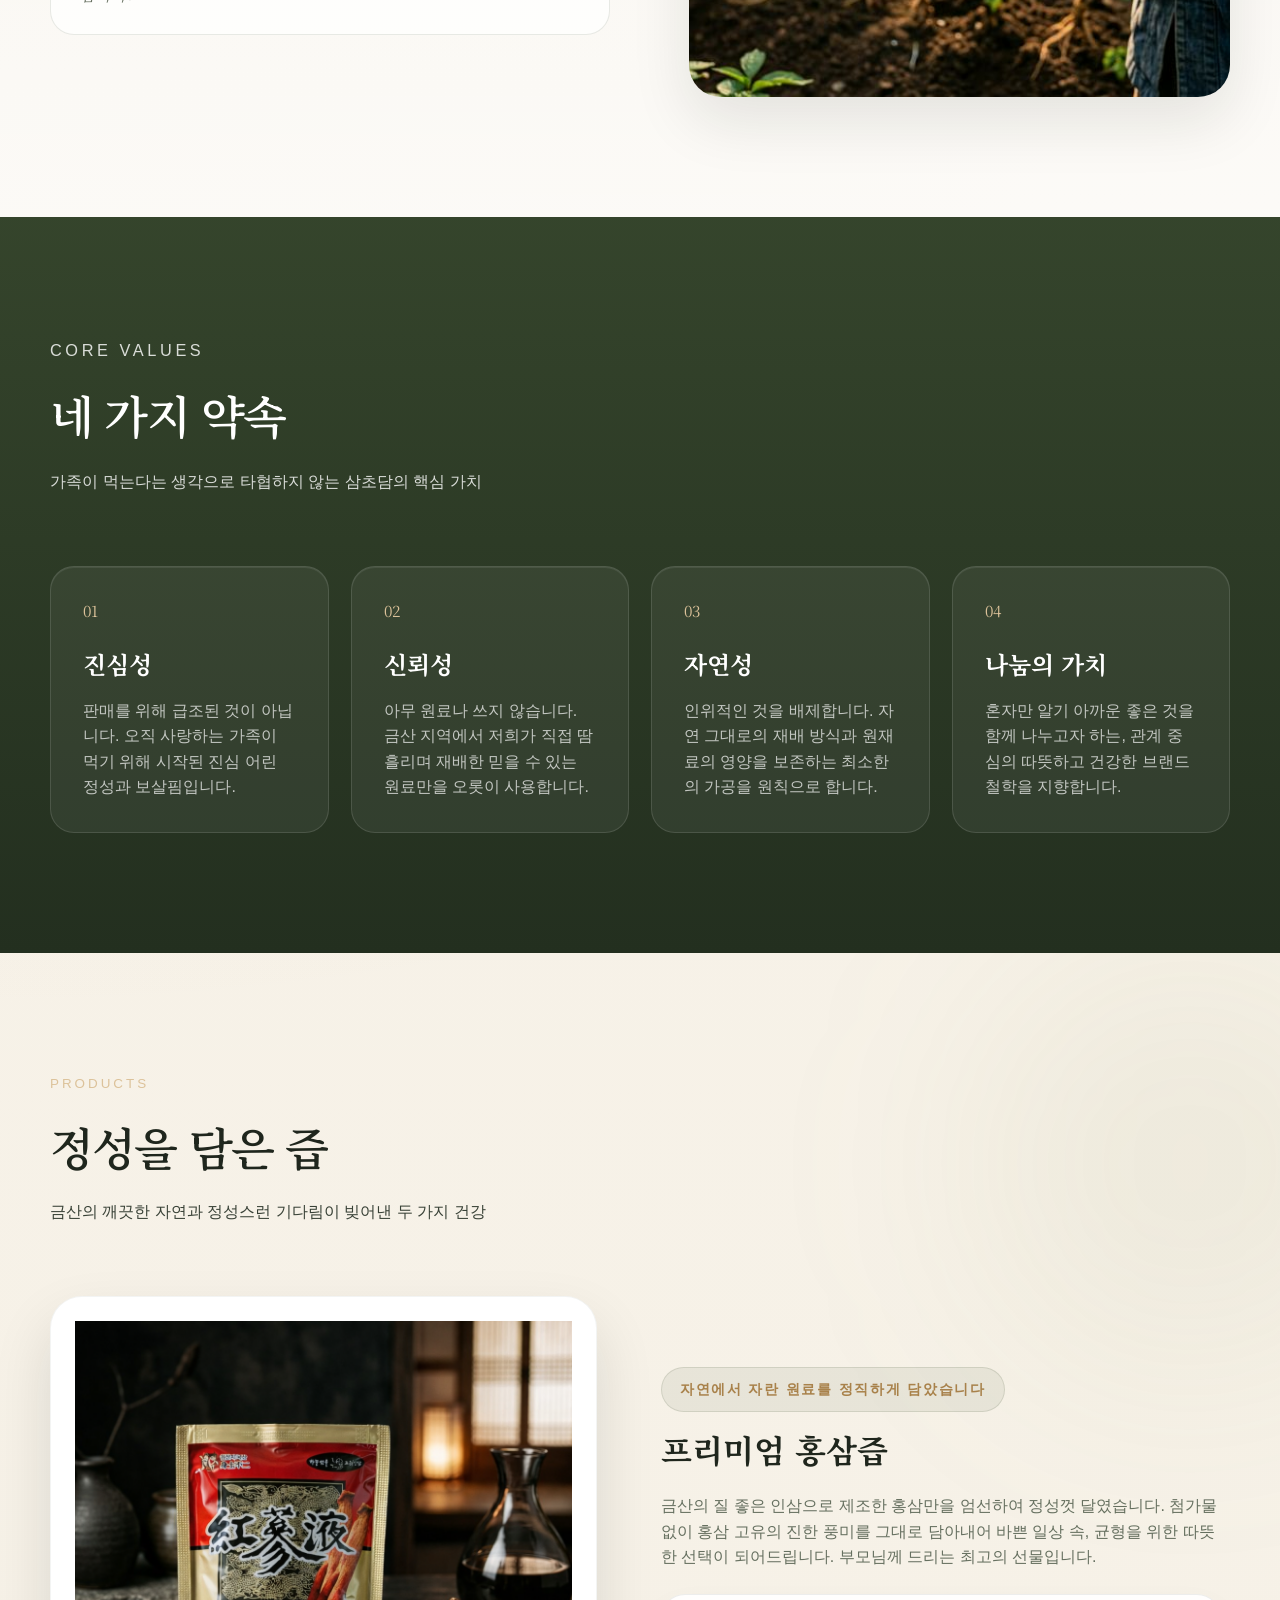
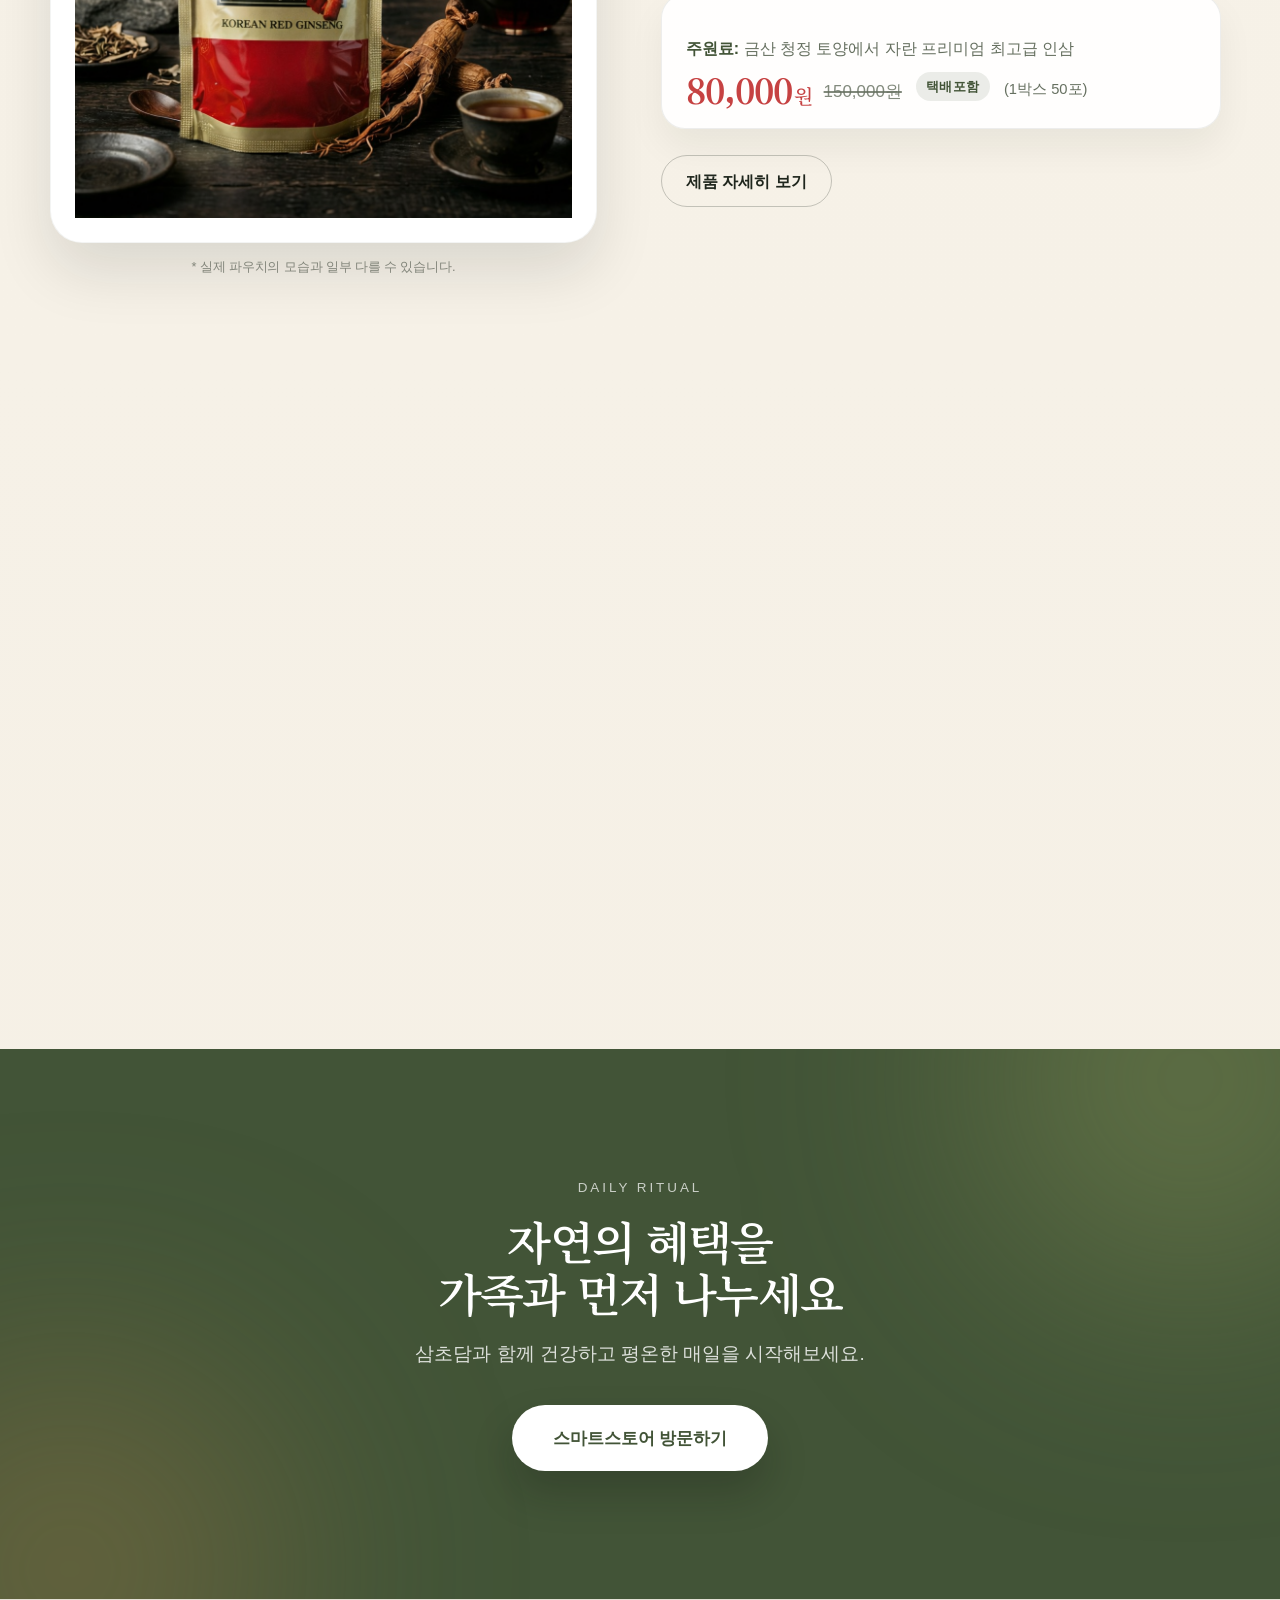
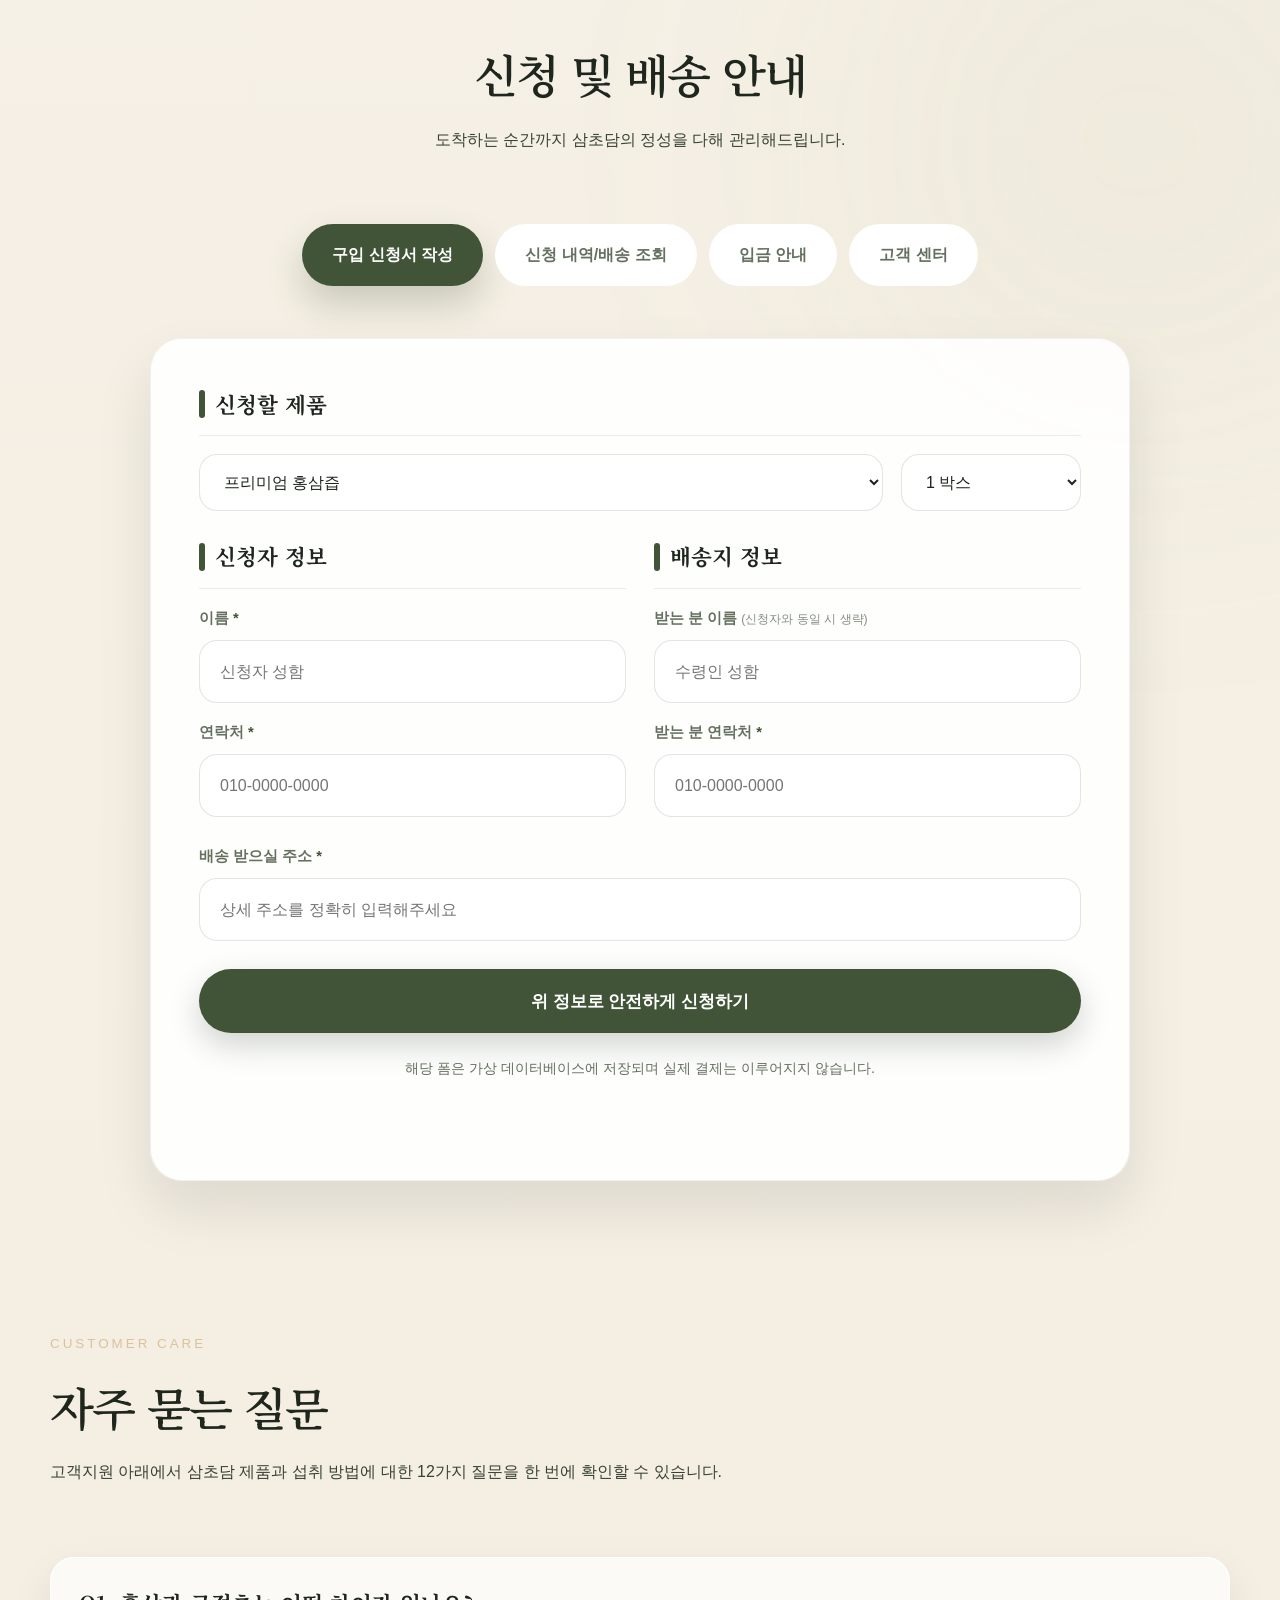
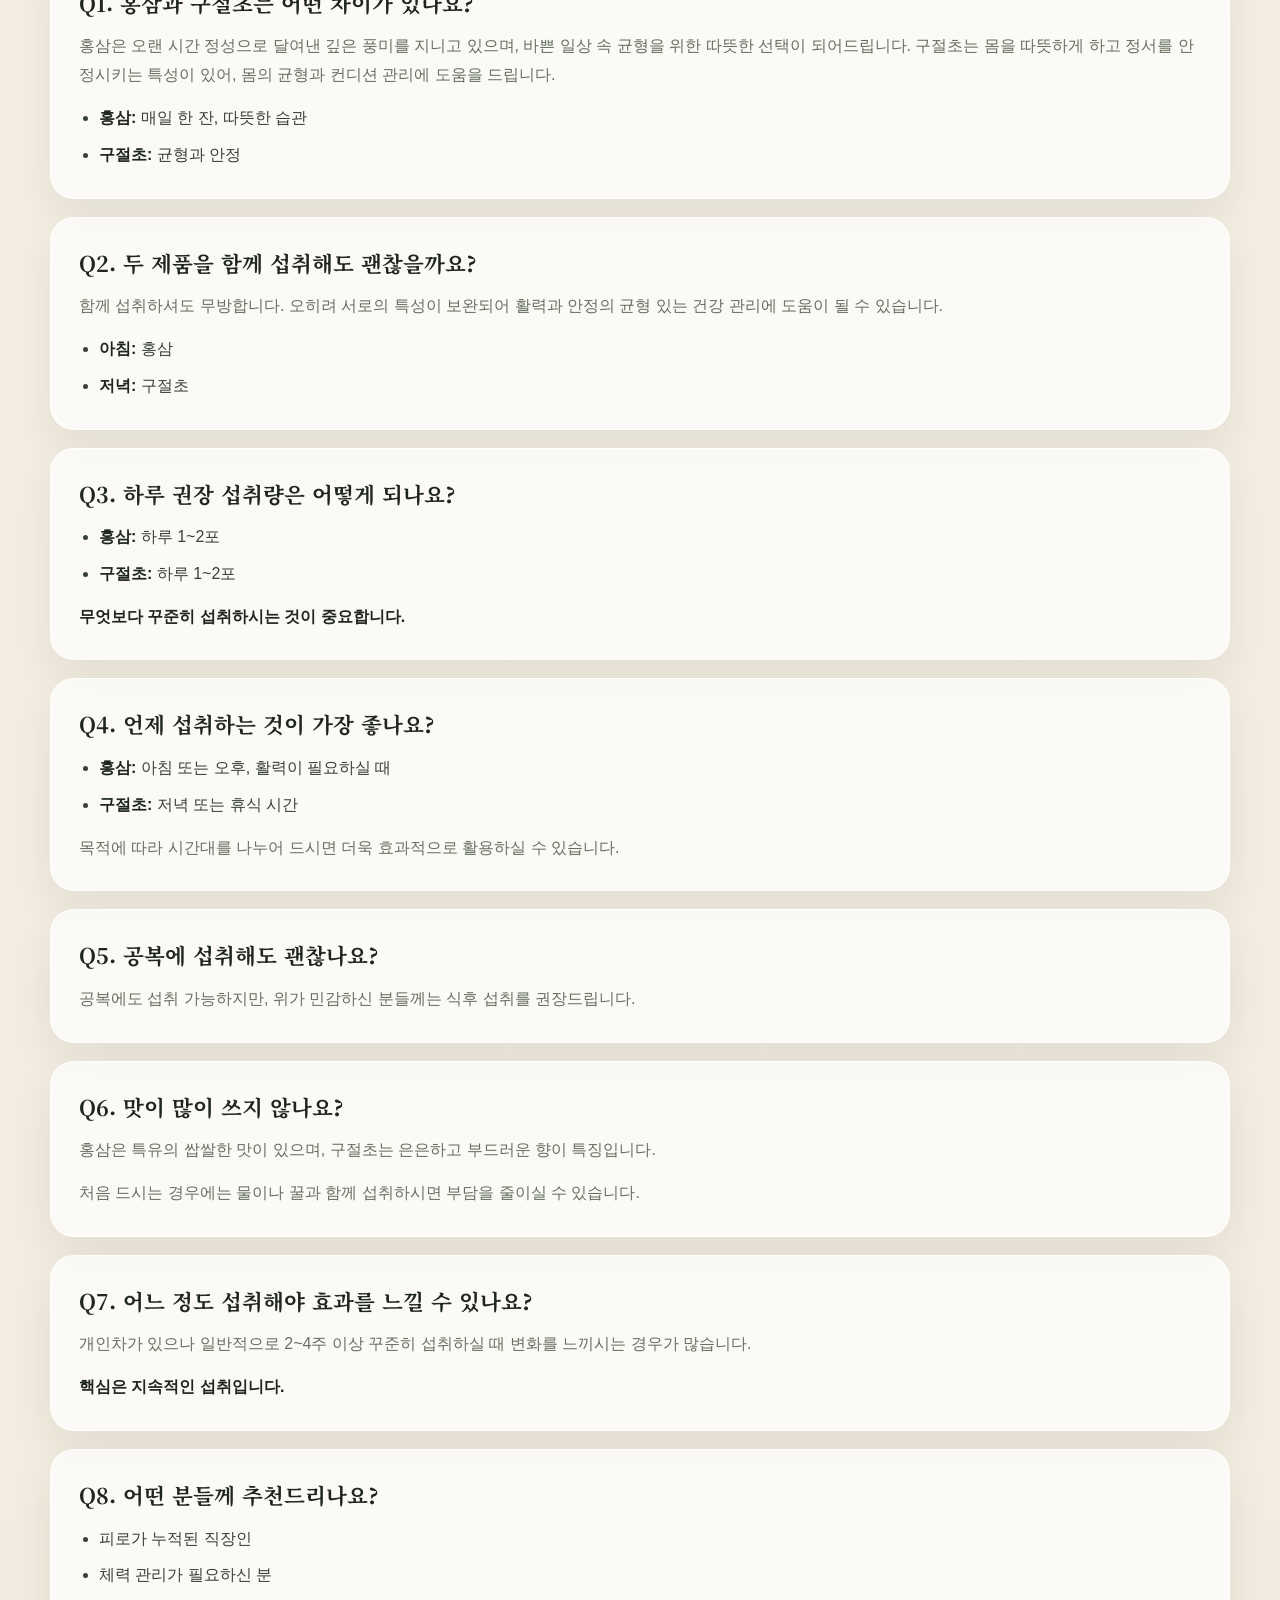
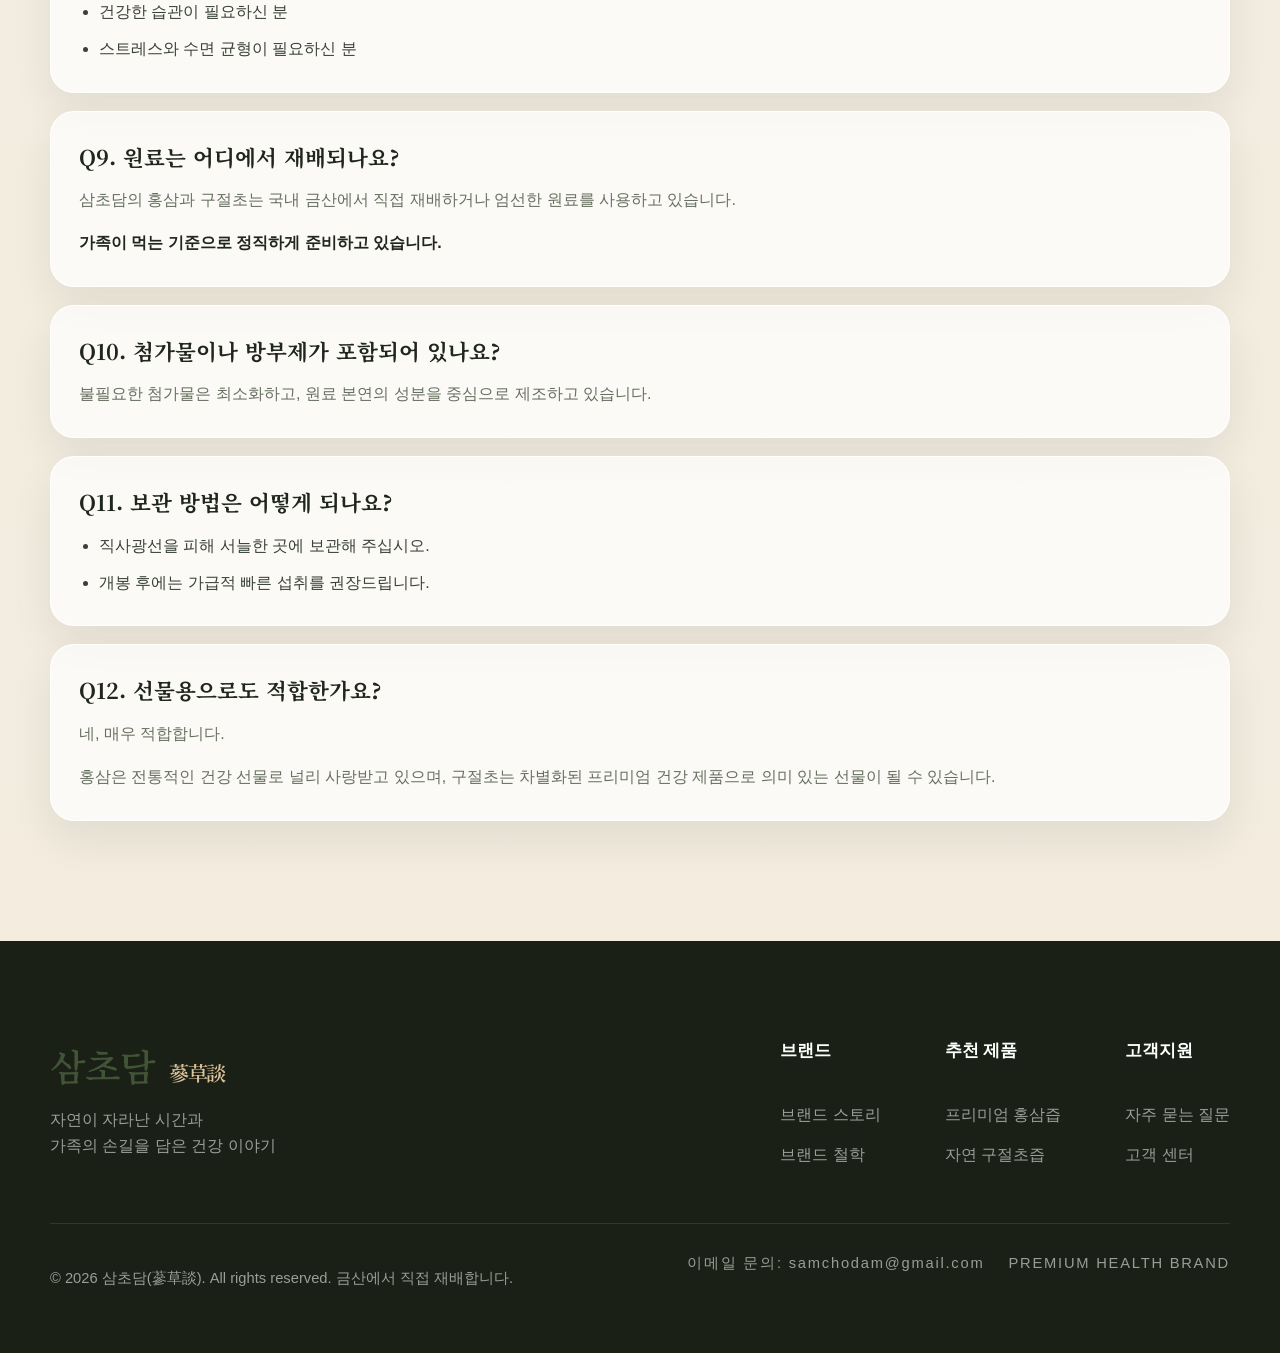
==== commit 2aabf34d: "Show admin menu only for admins" ====
--- a/index.html
+++ b/index.html
@@ -54,7 +54,7 @@
           <span class="site-nav__member-name" id="auth-user-name">회원님</span>
           <button class="site-nav__link-button" type="button" data-auth-logout>로그아웃</button>
         </div>
-        <button class="site-nav__admin" type="button" data-admin-open>관리자</button>
+        <button class="site-nav__admin hidden" type="button" data-admin-open>관리자</button>
         <a class="site-nav__lang" href="index_en.html" hreflang="en"><span class="is-current">KOR</span><span class="site-nav__lang-divider">|</span><span>ENG</span></a>
       </nav>
     </div>
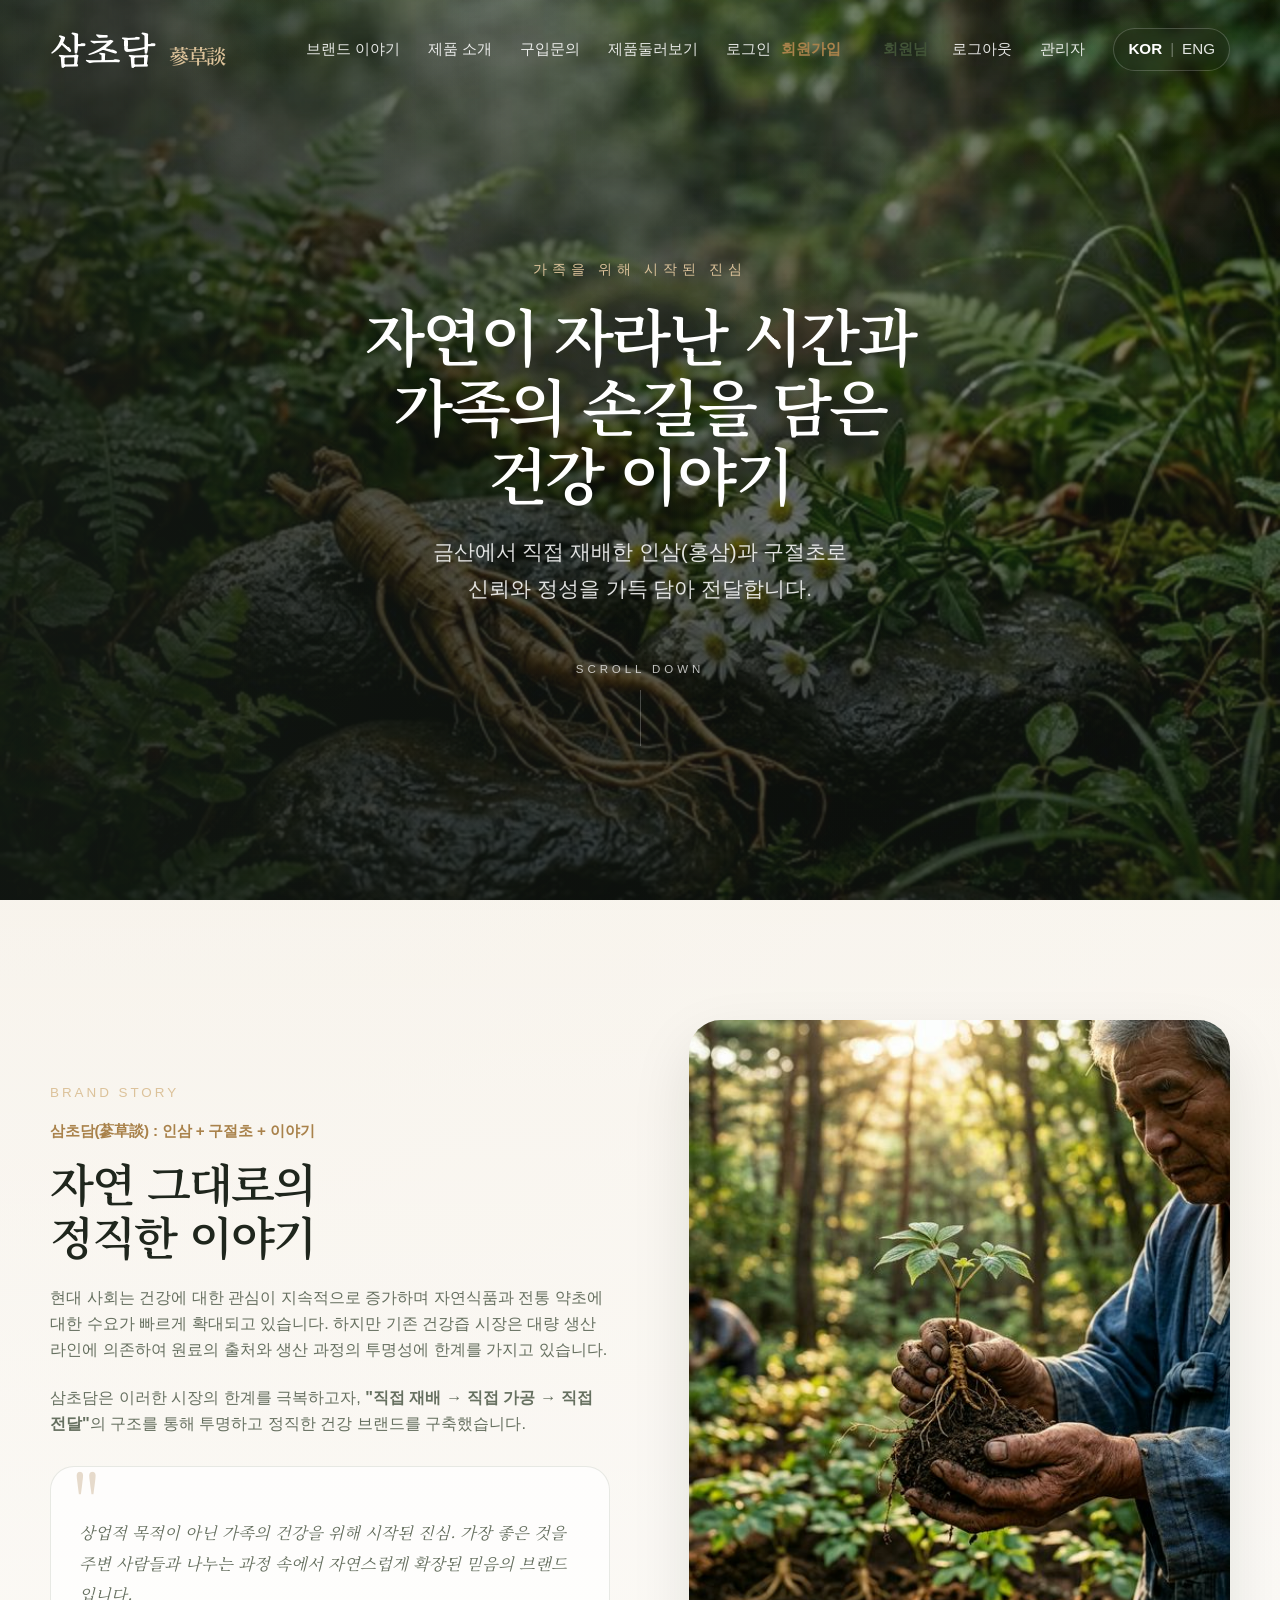
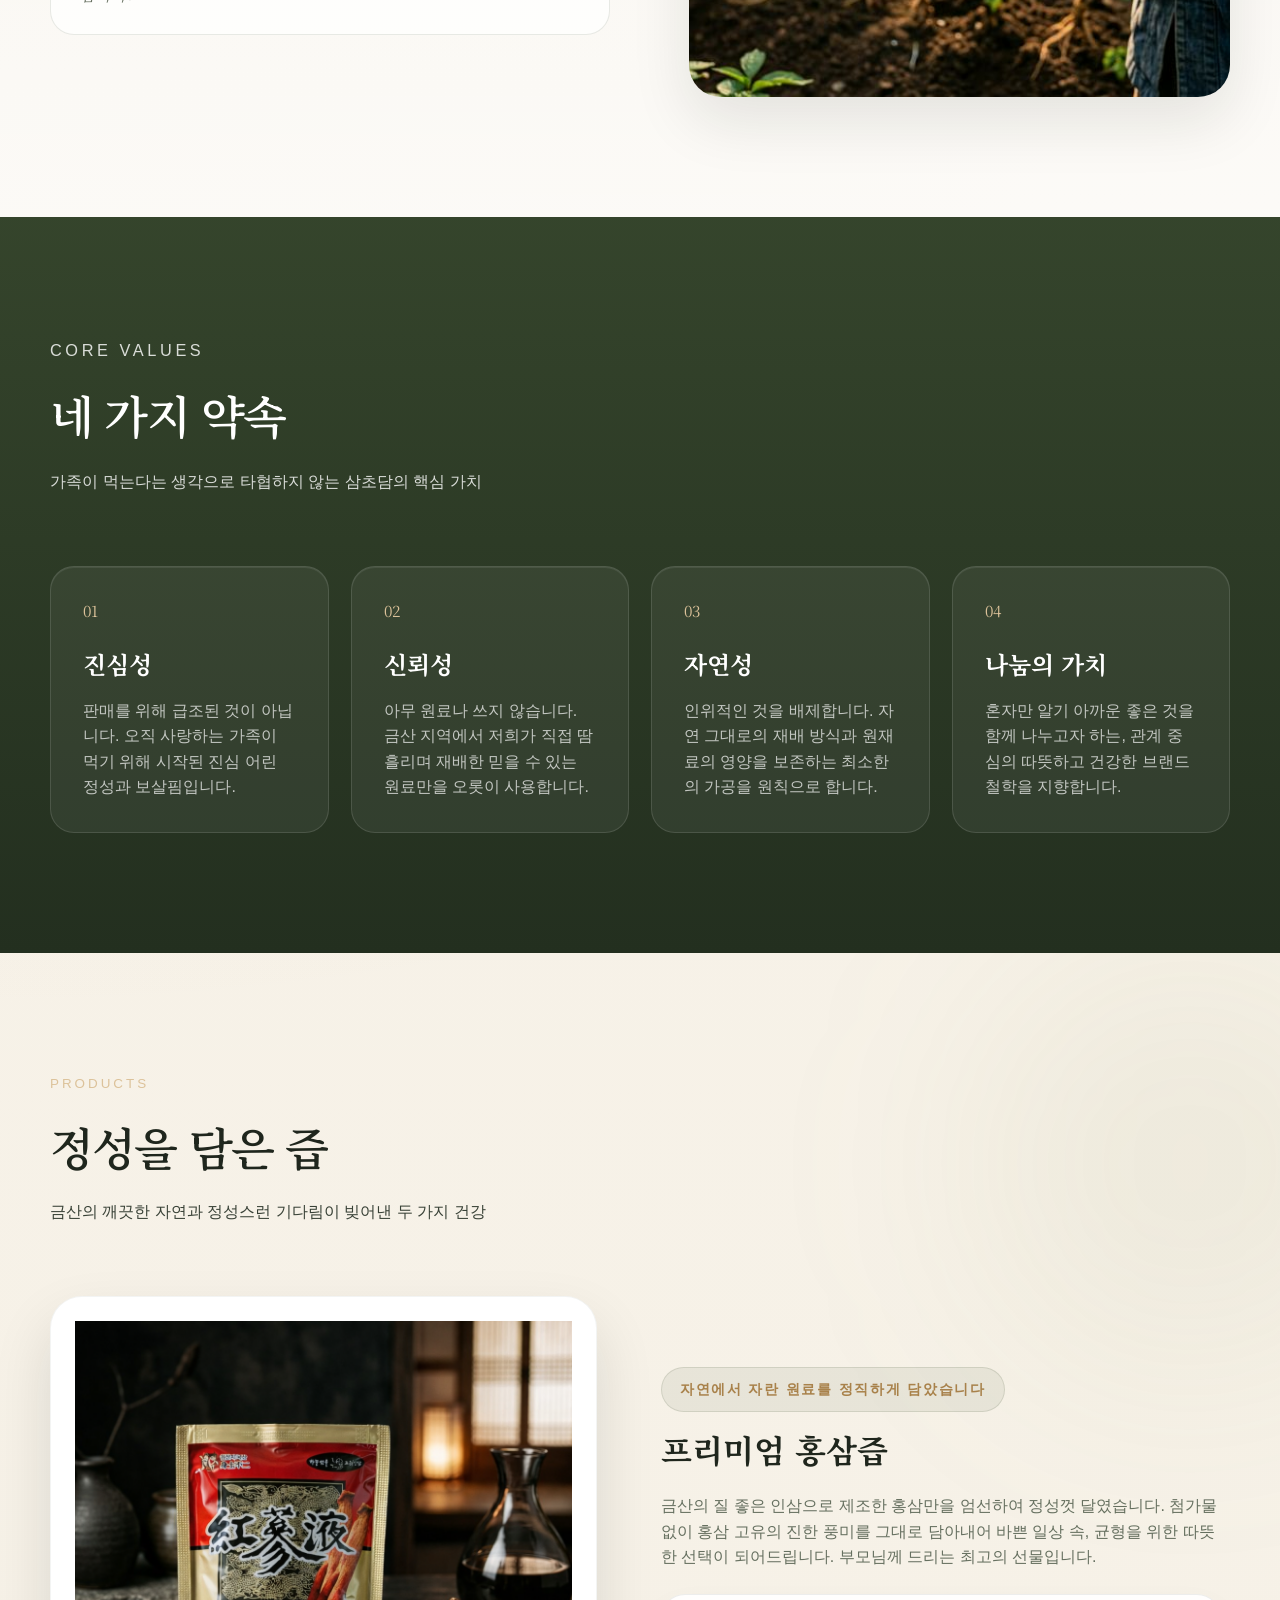
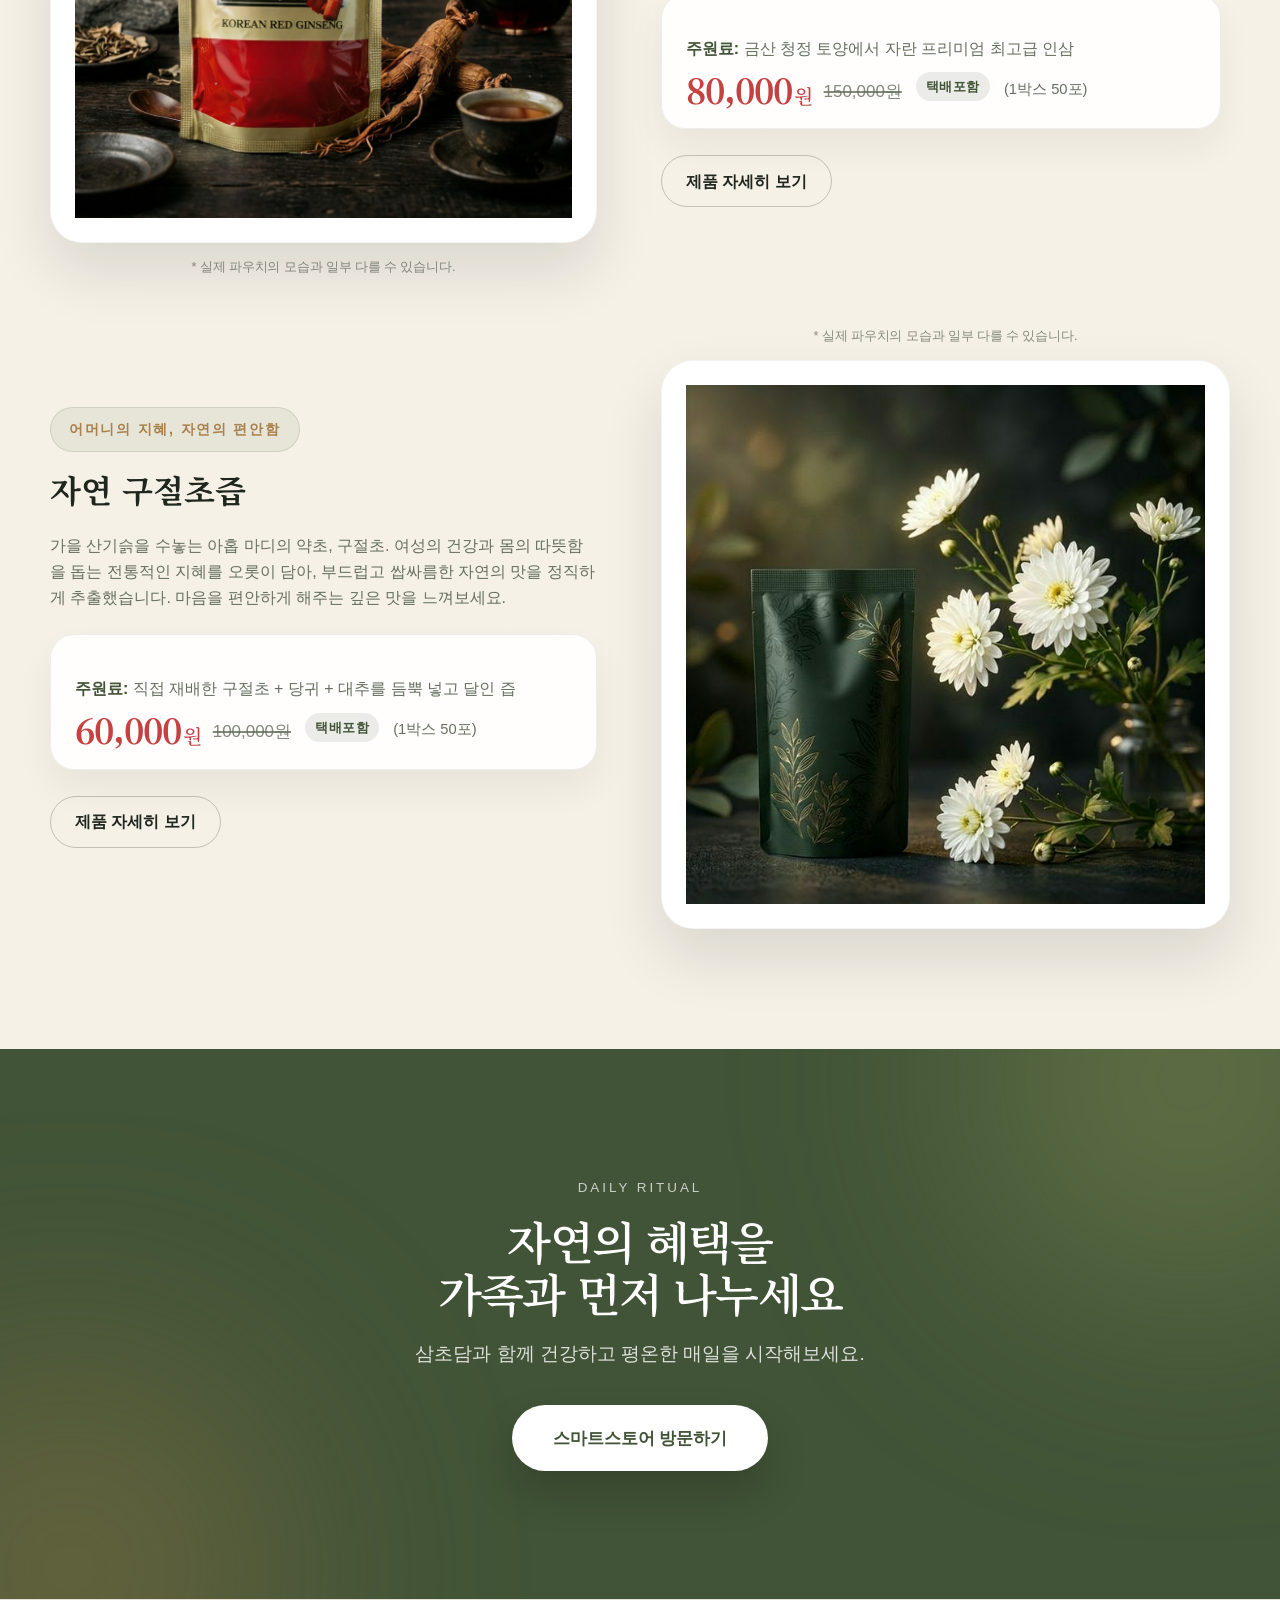
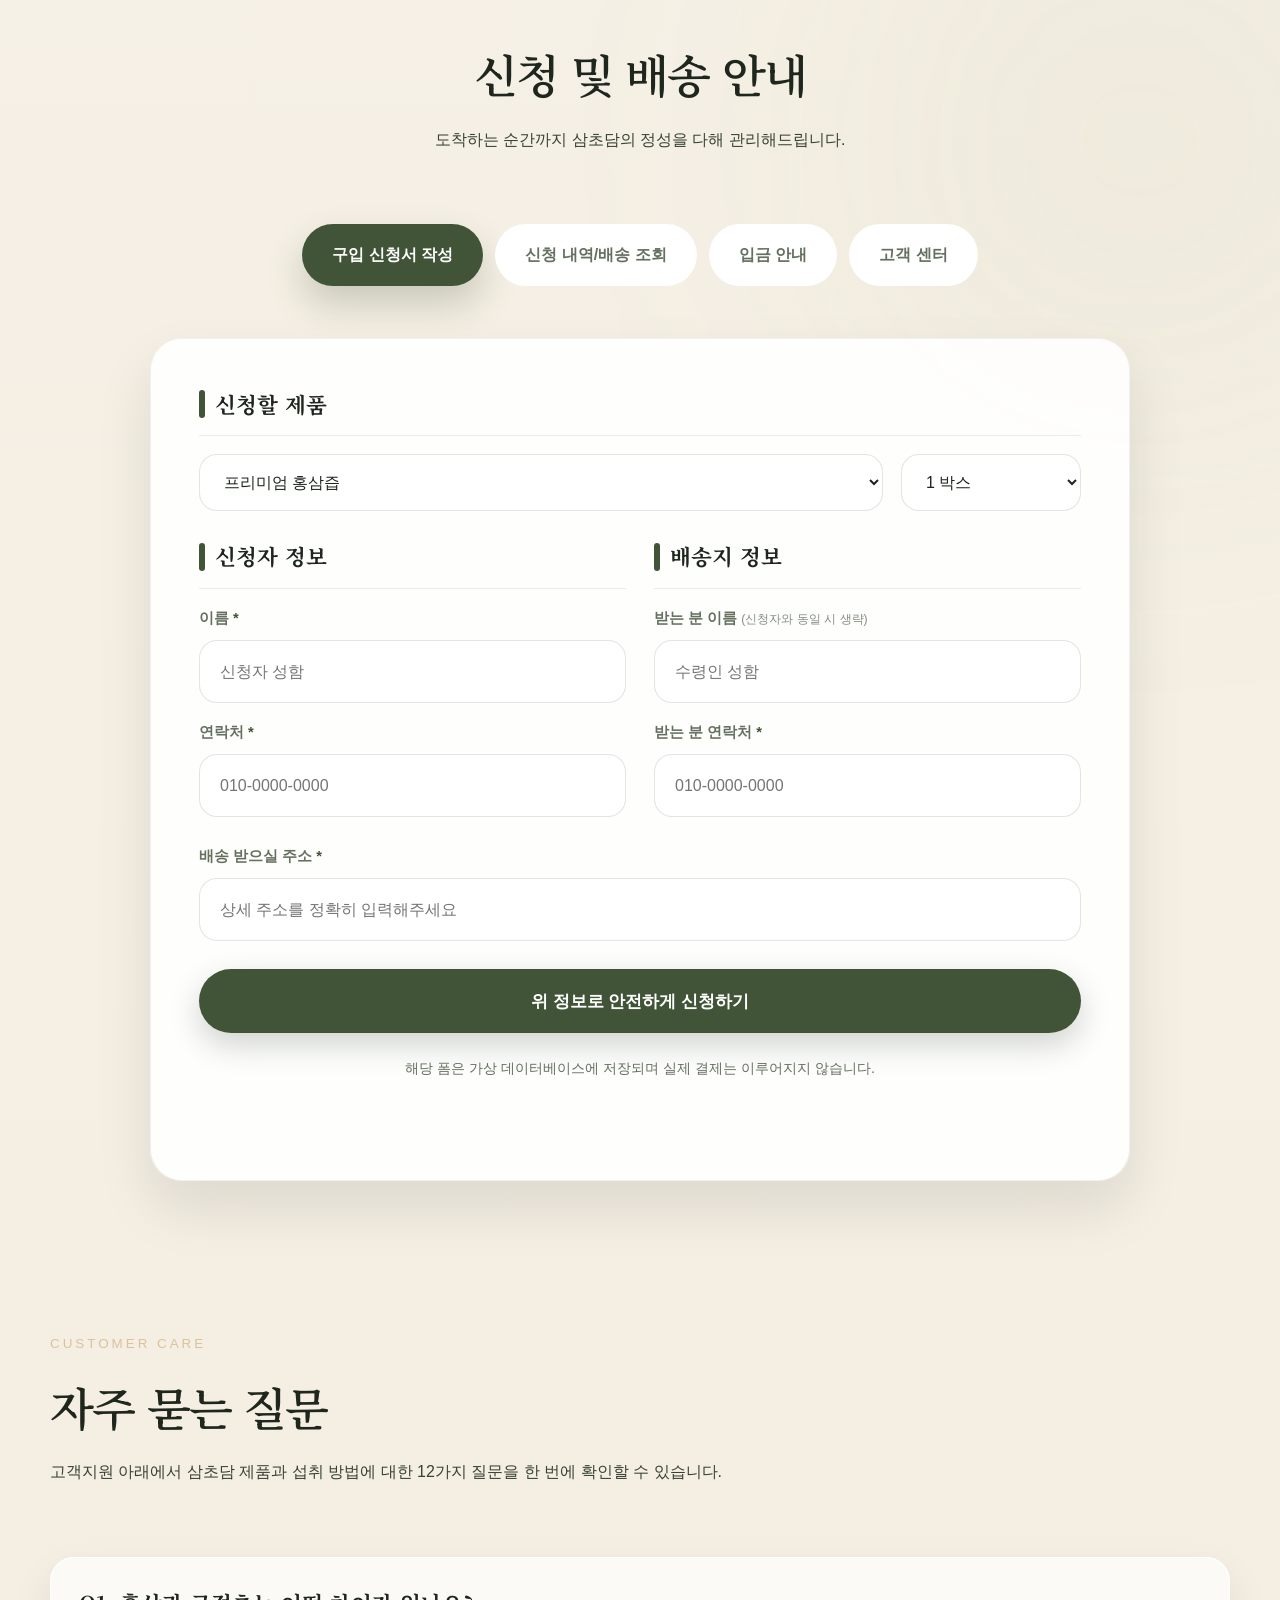
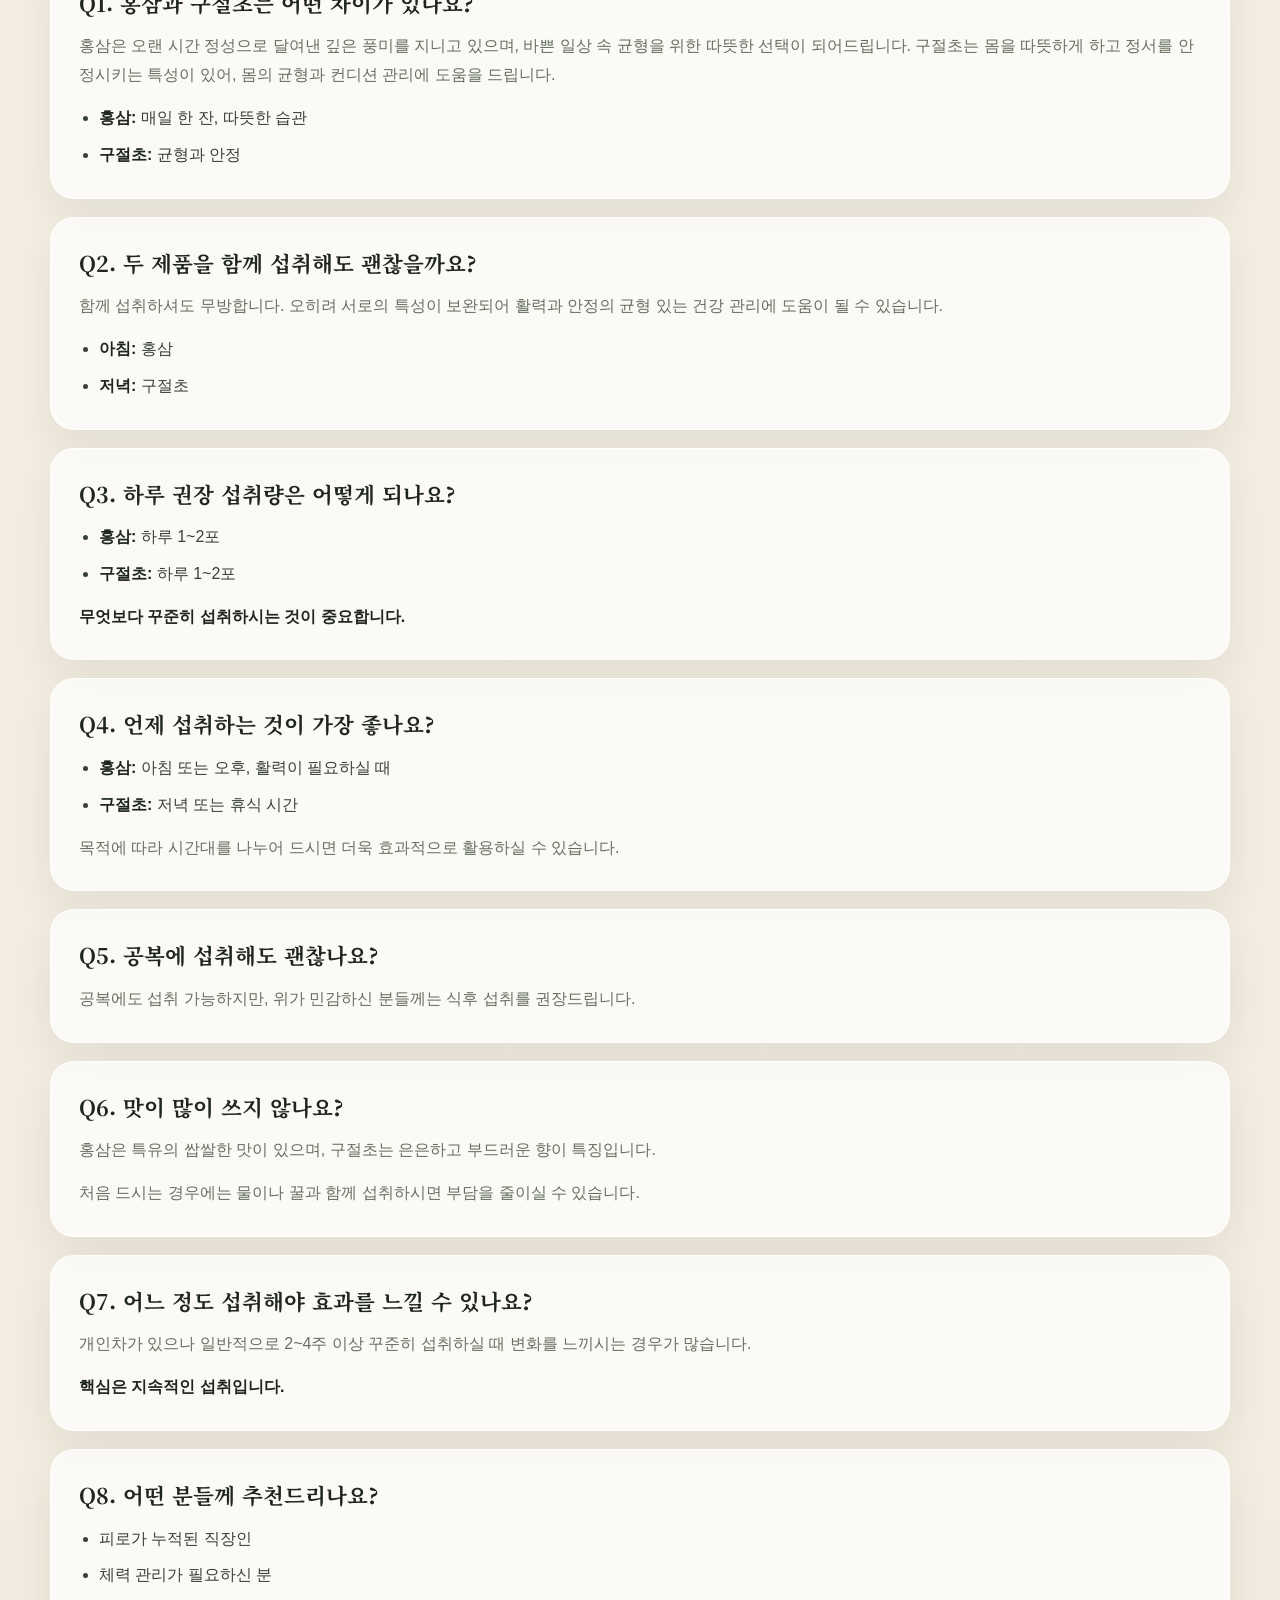
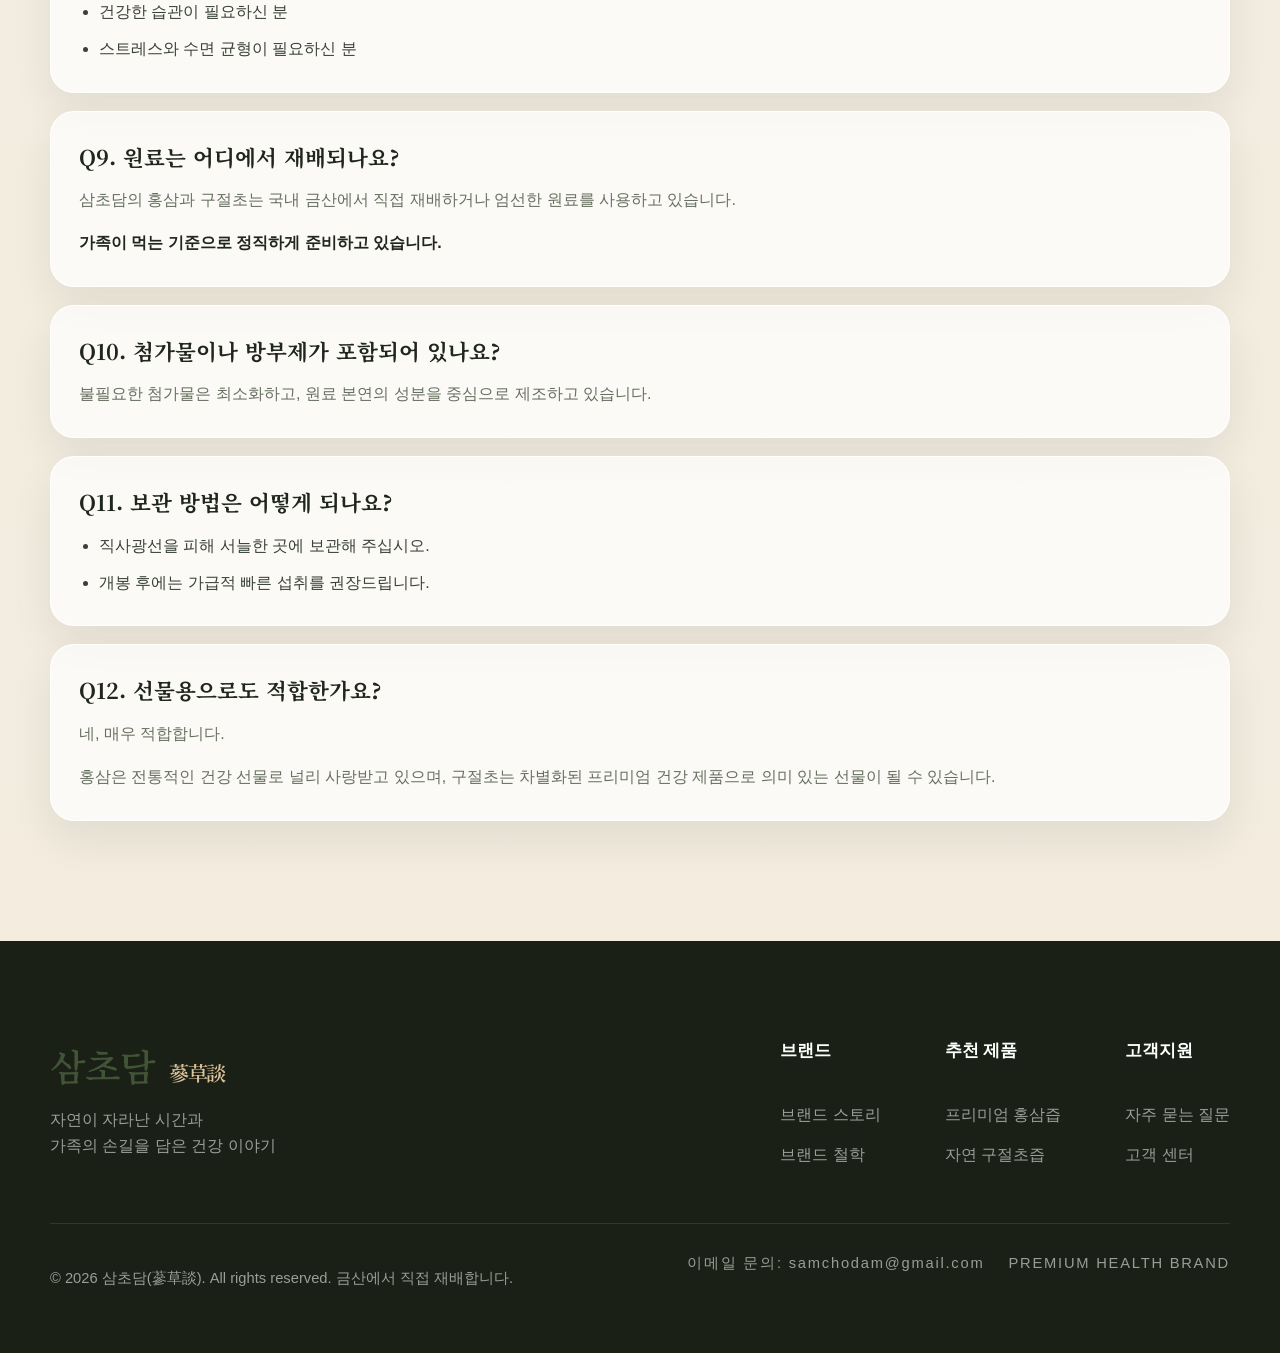
==== commit c04f6a1a: "Restore always-visible admin menu" ====
--- a/index.html
+++ b/index.html
@@ -54,7 +54,7 @@
           <span class="site-nav__member-name" id="auth-user-name">회원님</span>
           <button class="site-nav__link-button" type="button" data-auth-logout>로그아웃</button>
         </div>
-        <button class="site-nav__admin hidden" type="button" data-admin-open>관리자</button>
+        <button class="site-nav__admin" type="button" data-admin-open>관리자</button>
         <a class="site-nav__lang" href="index_en.html" hreflang="en"><span class="is-current">KOR</span><span class="site-nav__lang-divider">|</span><span>ENG</span></a>
       </nav>
     </div>
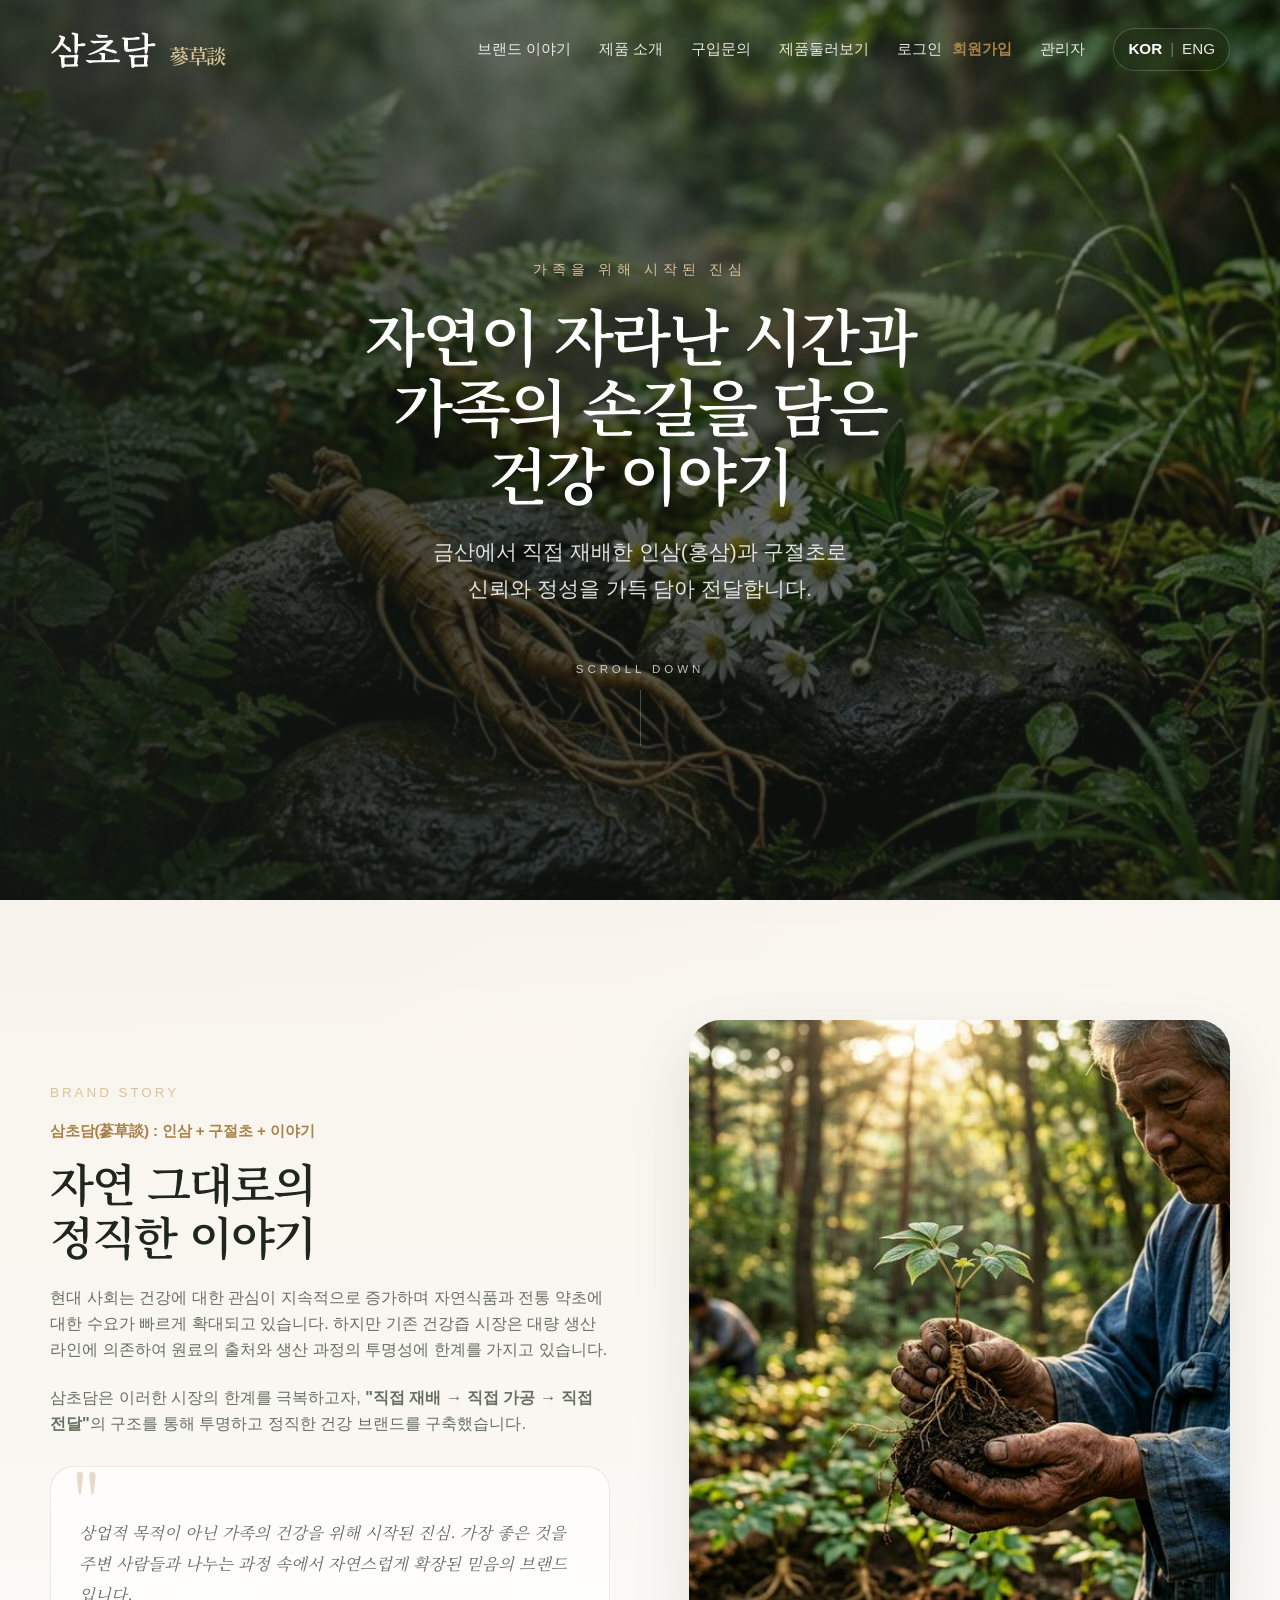
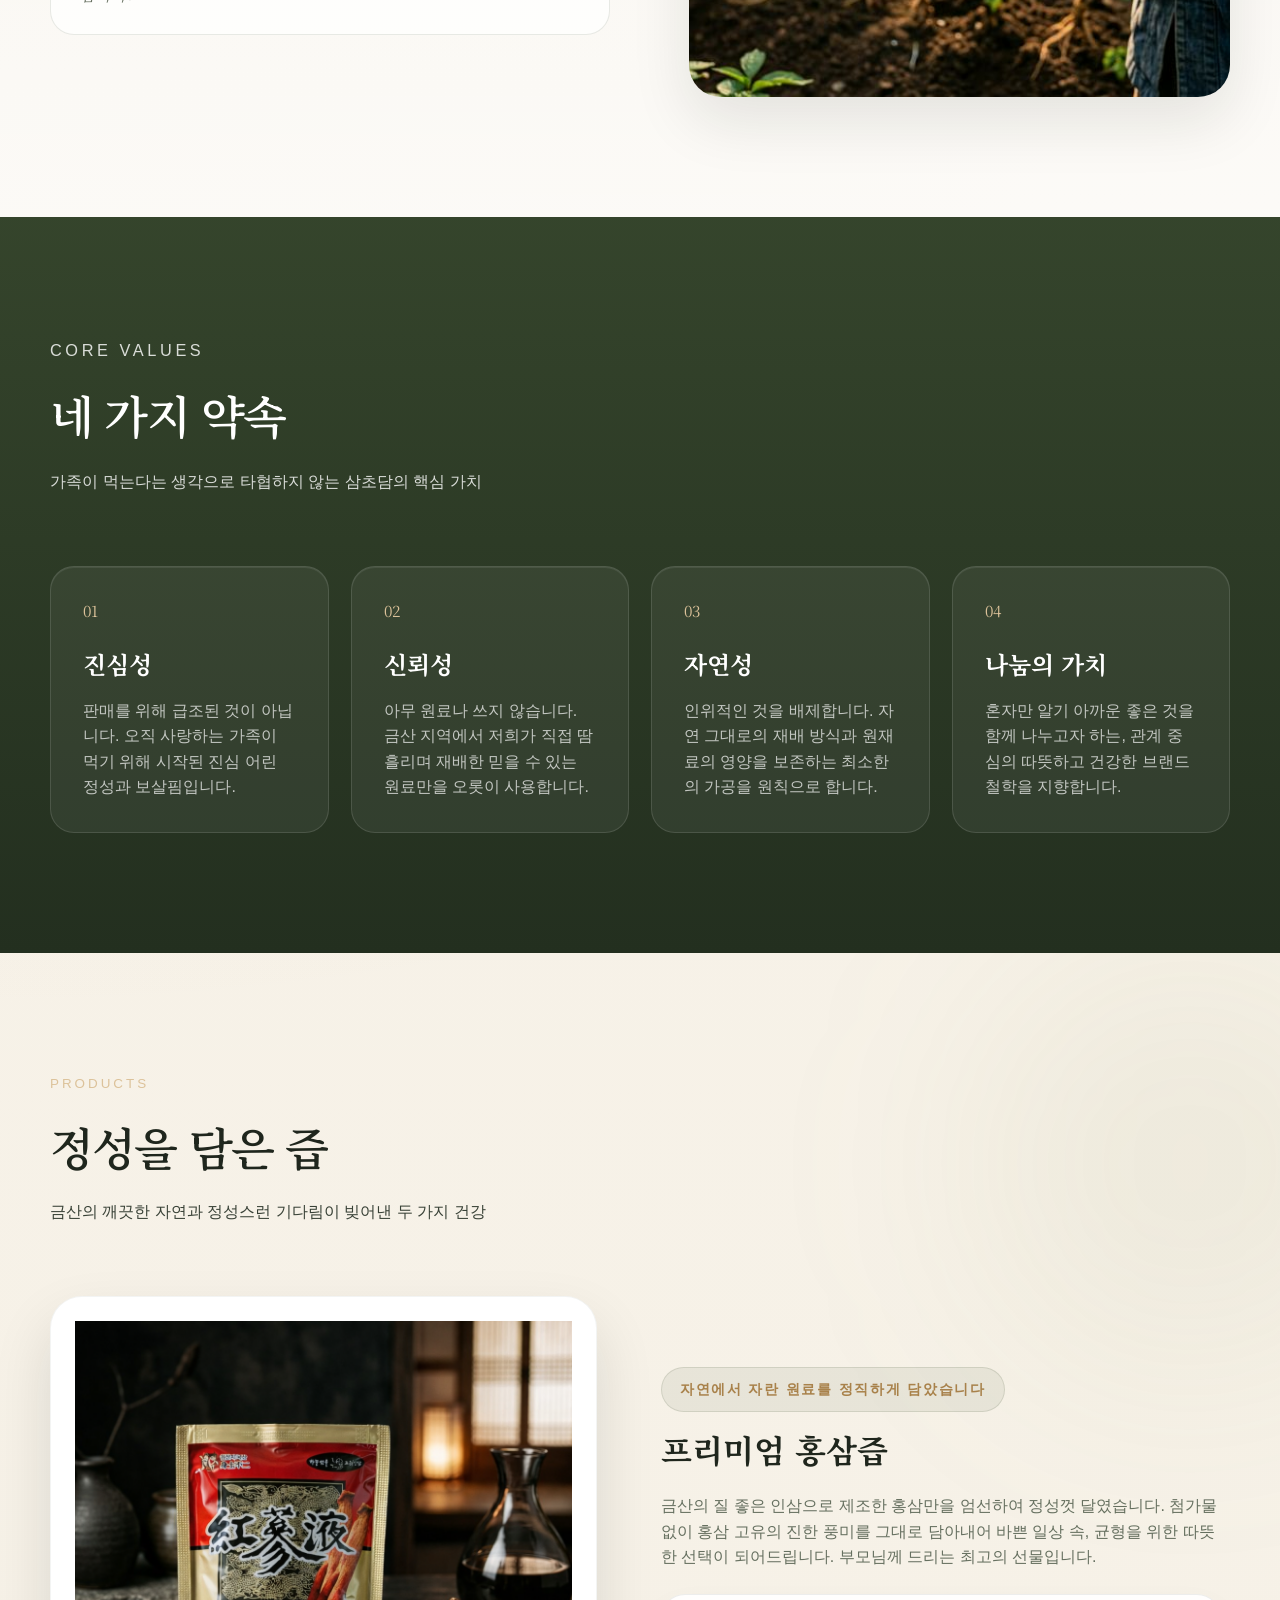
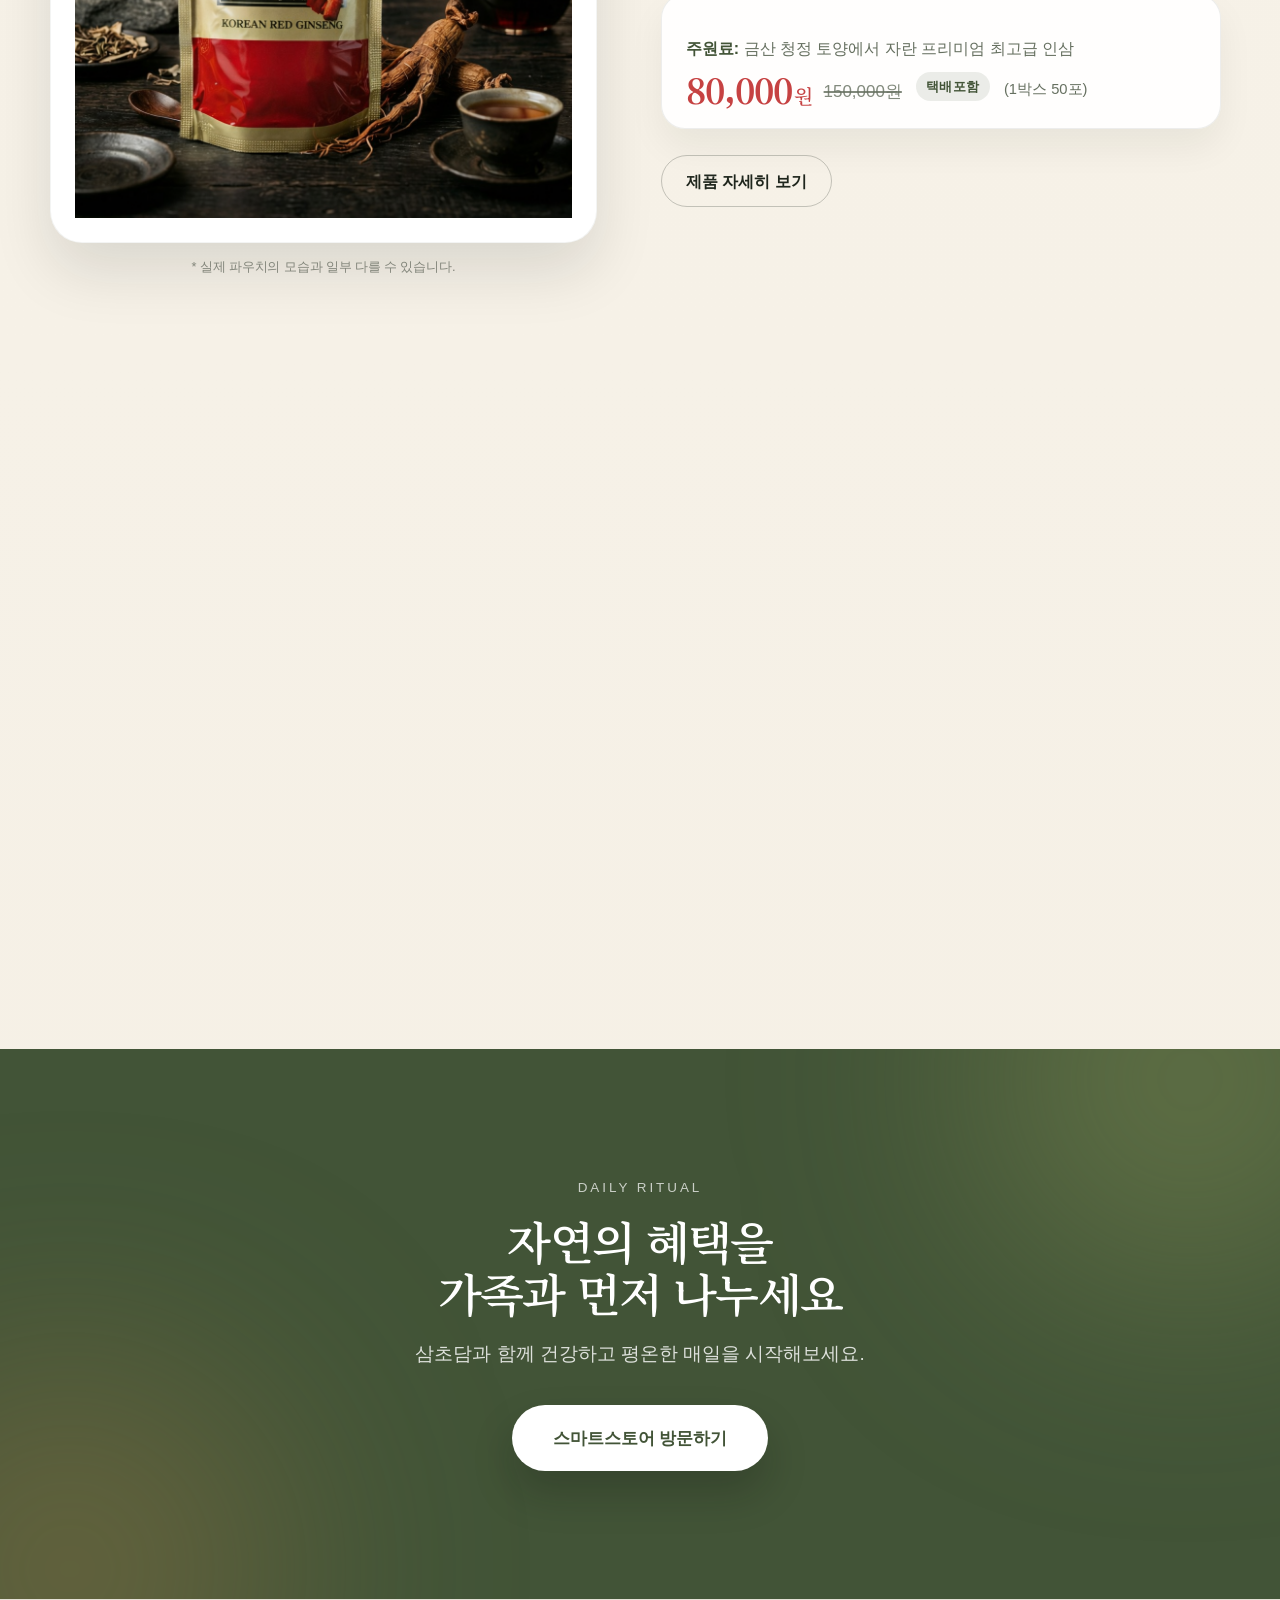
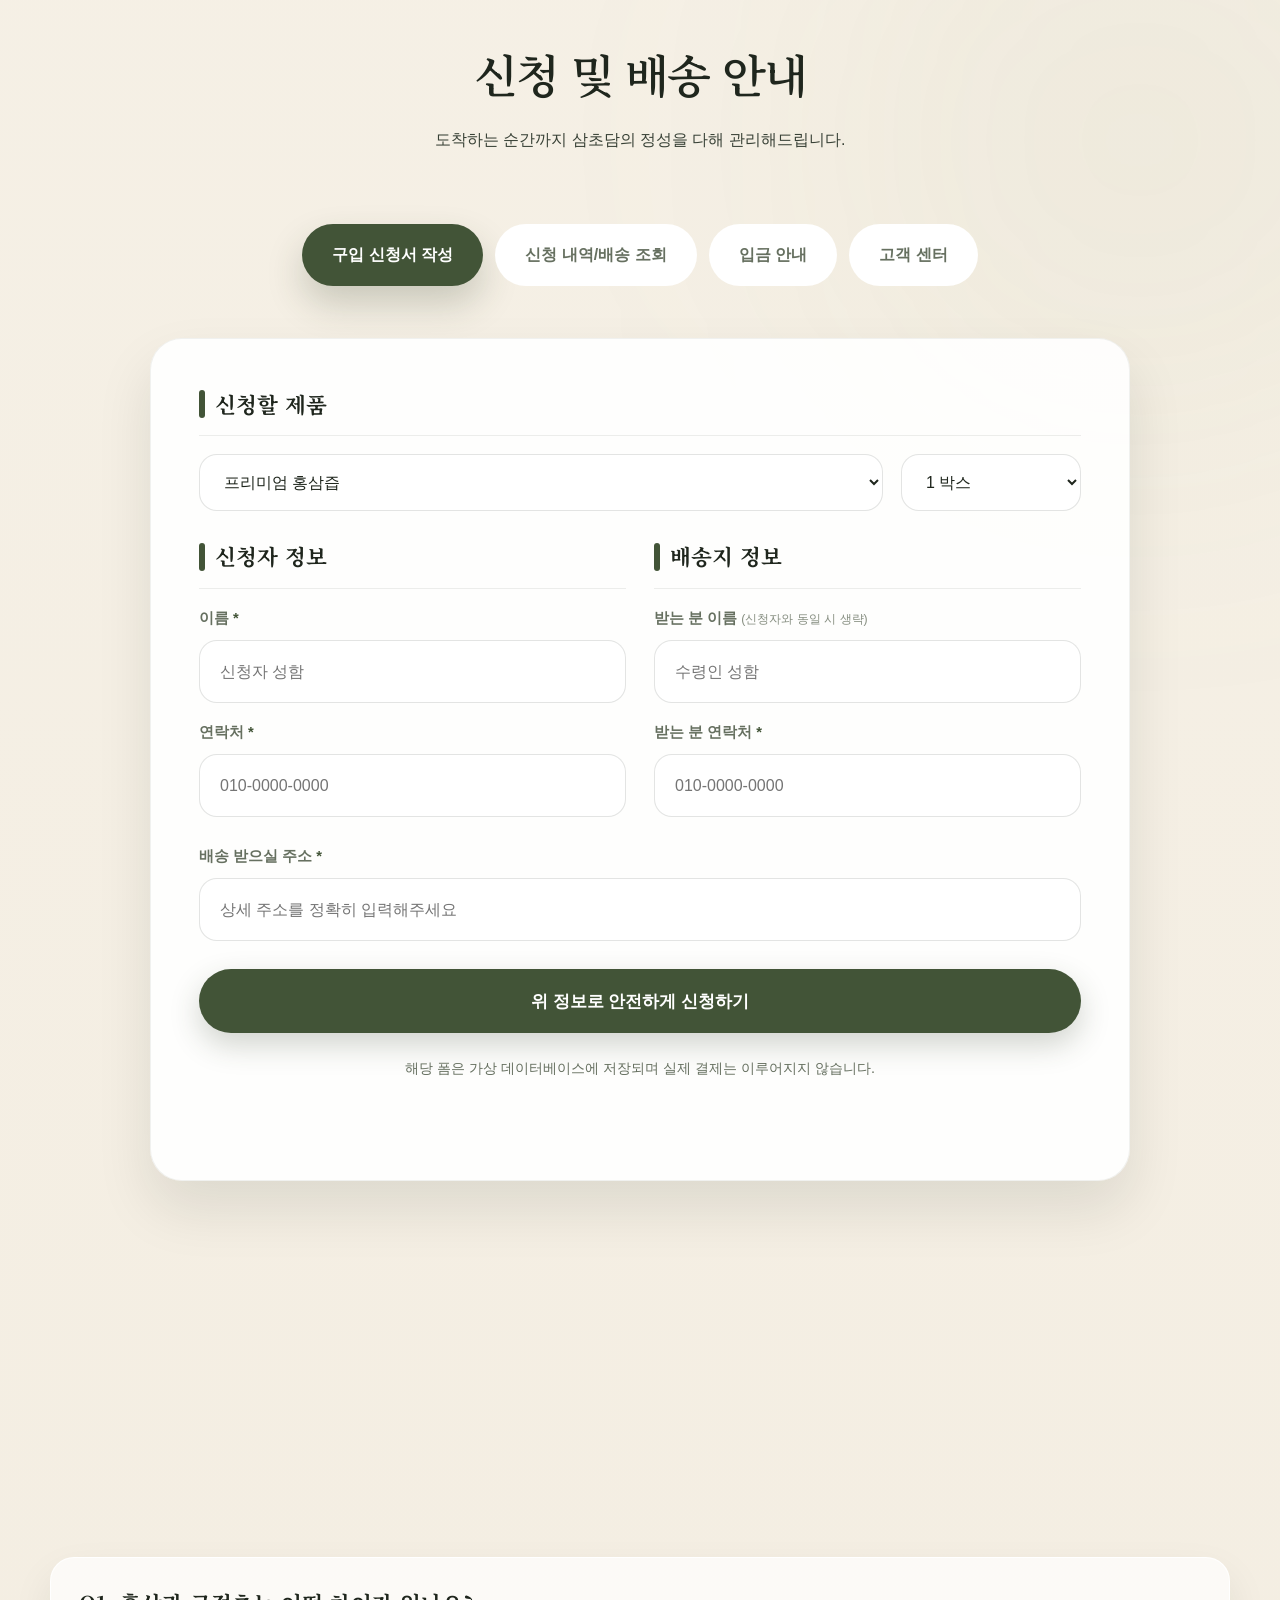
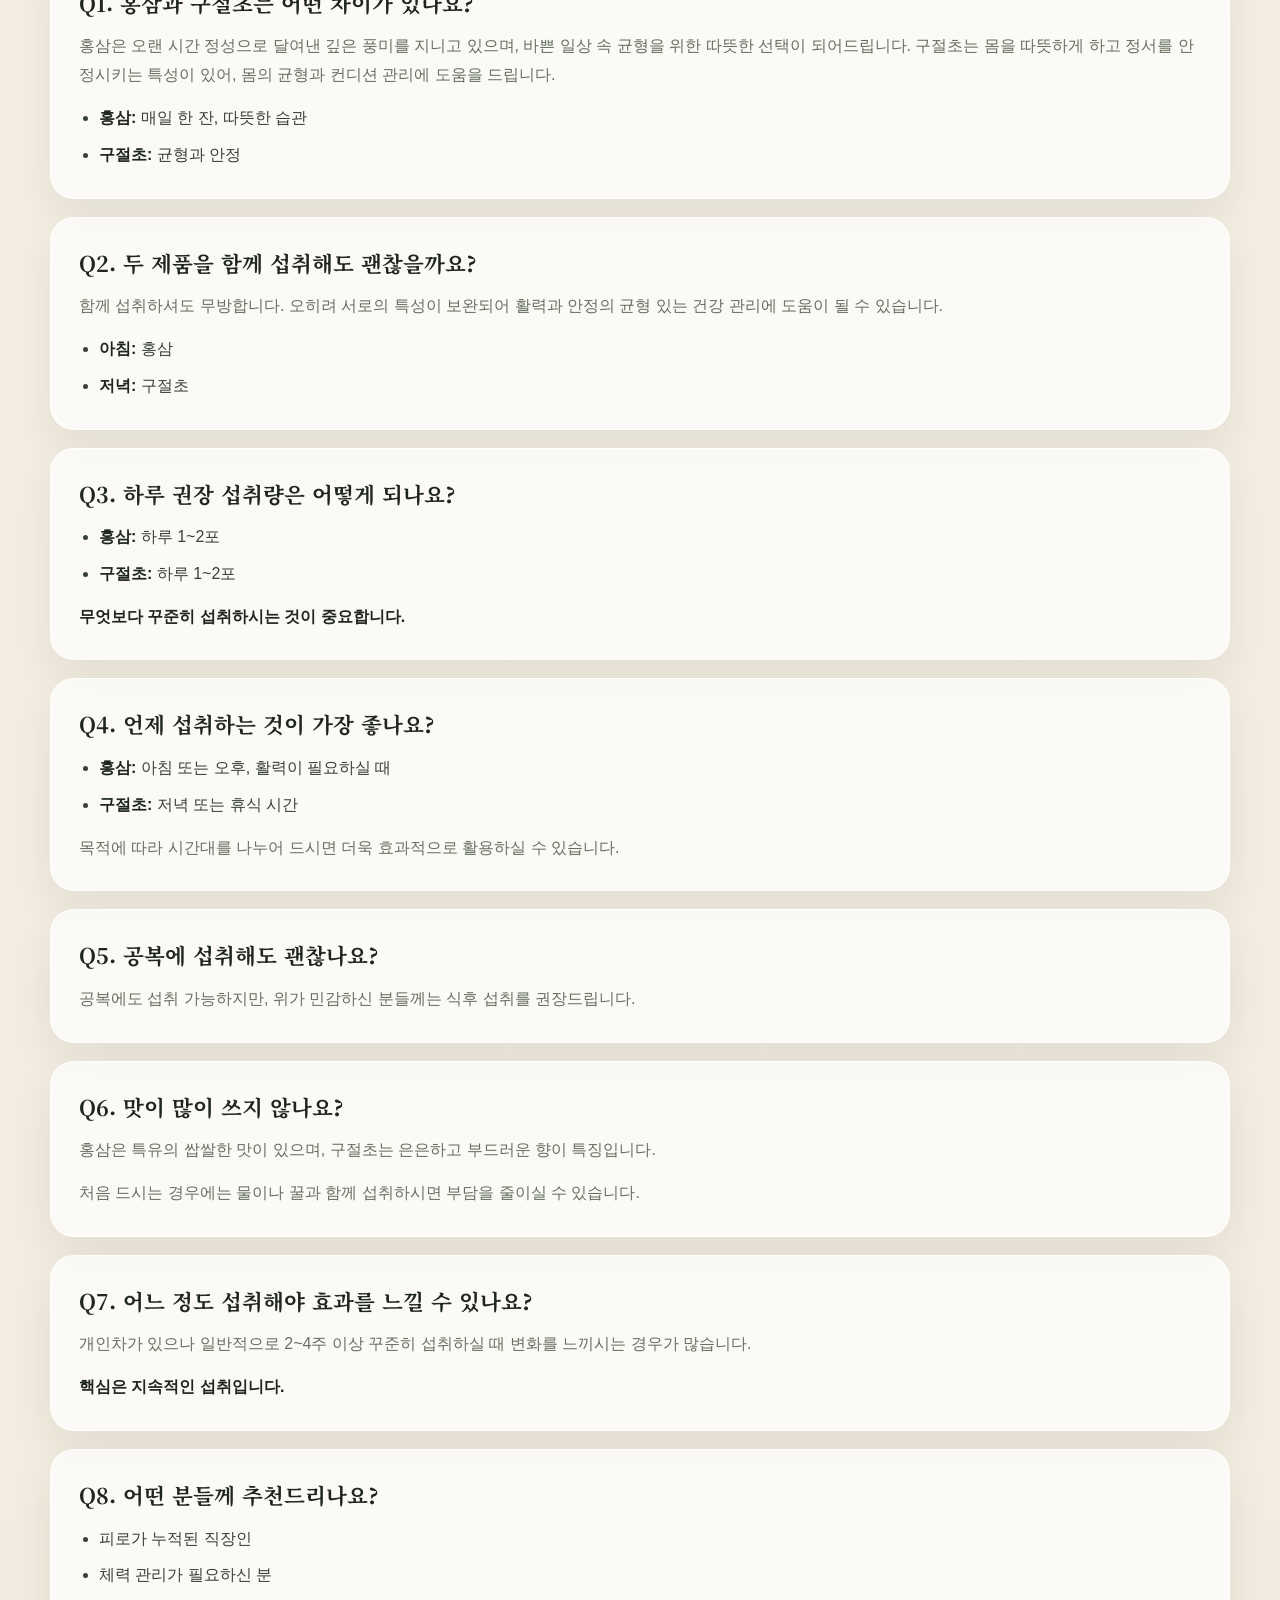
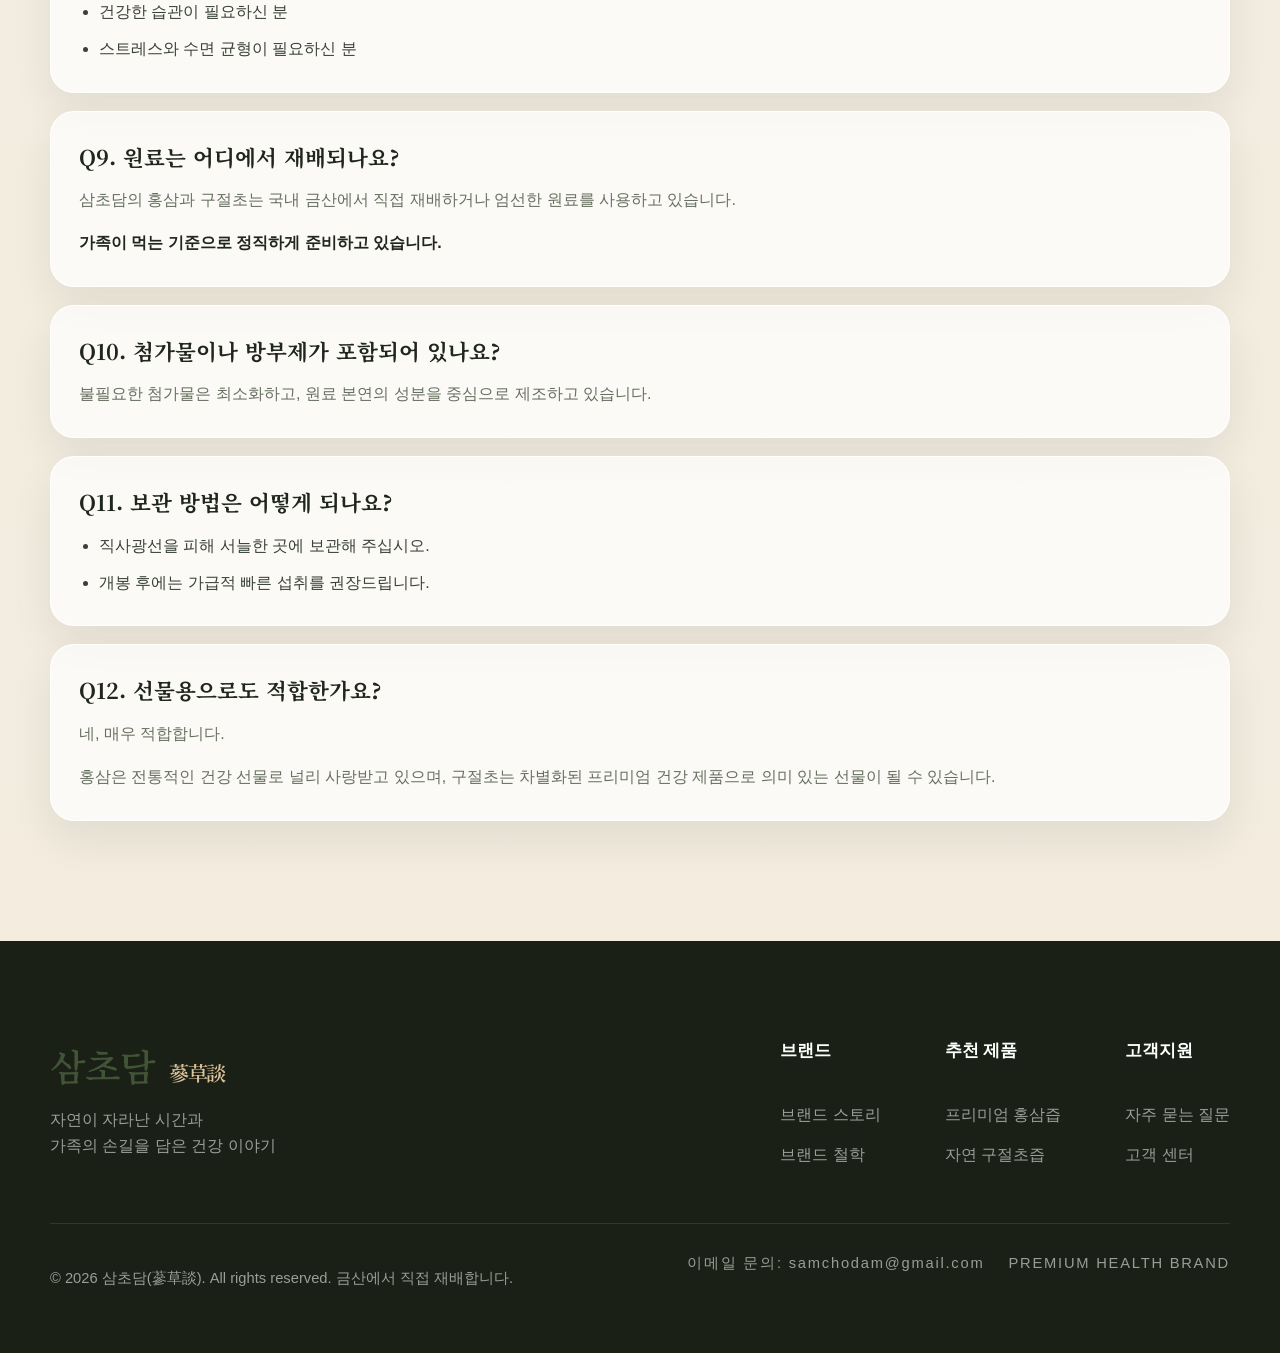
==== commit e479e9ca: "Remove header member menu" ====
--- a/index.html
+++ b/index.html
@@ -49,10 +49,6 @@
         <div class="site-nav__auth" id="auth-guest">
           <button class="site-nav__link-button" type="button" data-auth-open="login">로그인</button>
           <button class="site-nav__link-button site-nav__link-button--accent" type="button" data-auth-open="signup">회원가입</button>
-        </div>
-        <div class="site-nav__member hidden" id="auth-user">
-          <span class="site-nav__member-name" id="auth-user-name">회원님</span>
-          <button class="site-nav__link-button" type="button" data-auth-logout>로그아웃</button>
         </div>
         <button class="site-nav__admin" type="button" data-admin-open>관리자</button>
         <a class="site-nav__lang" href="index_en.html" hreflang="en"><span class="is-current">KOR</span><span class="site-nav__lang-divider">|</span><span>ENG</span></a>
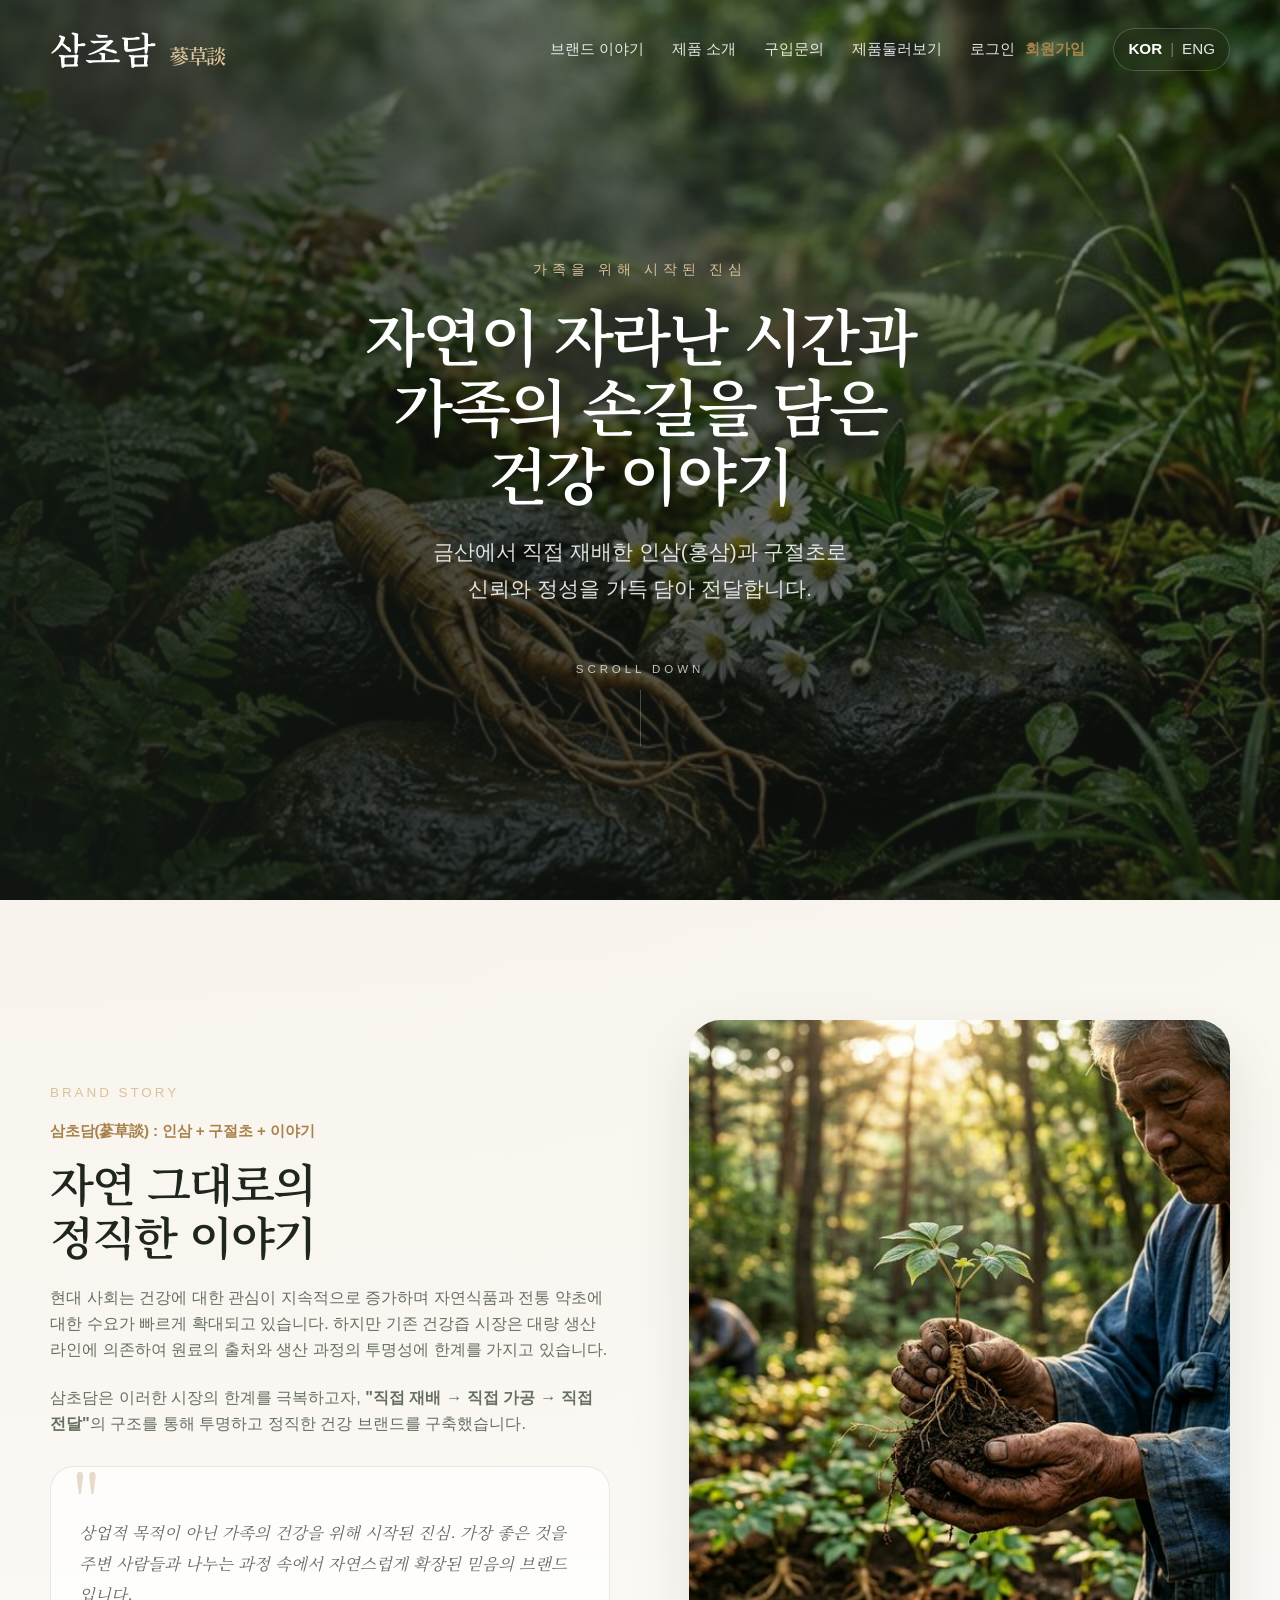
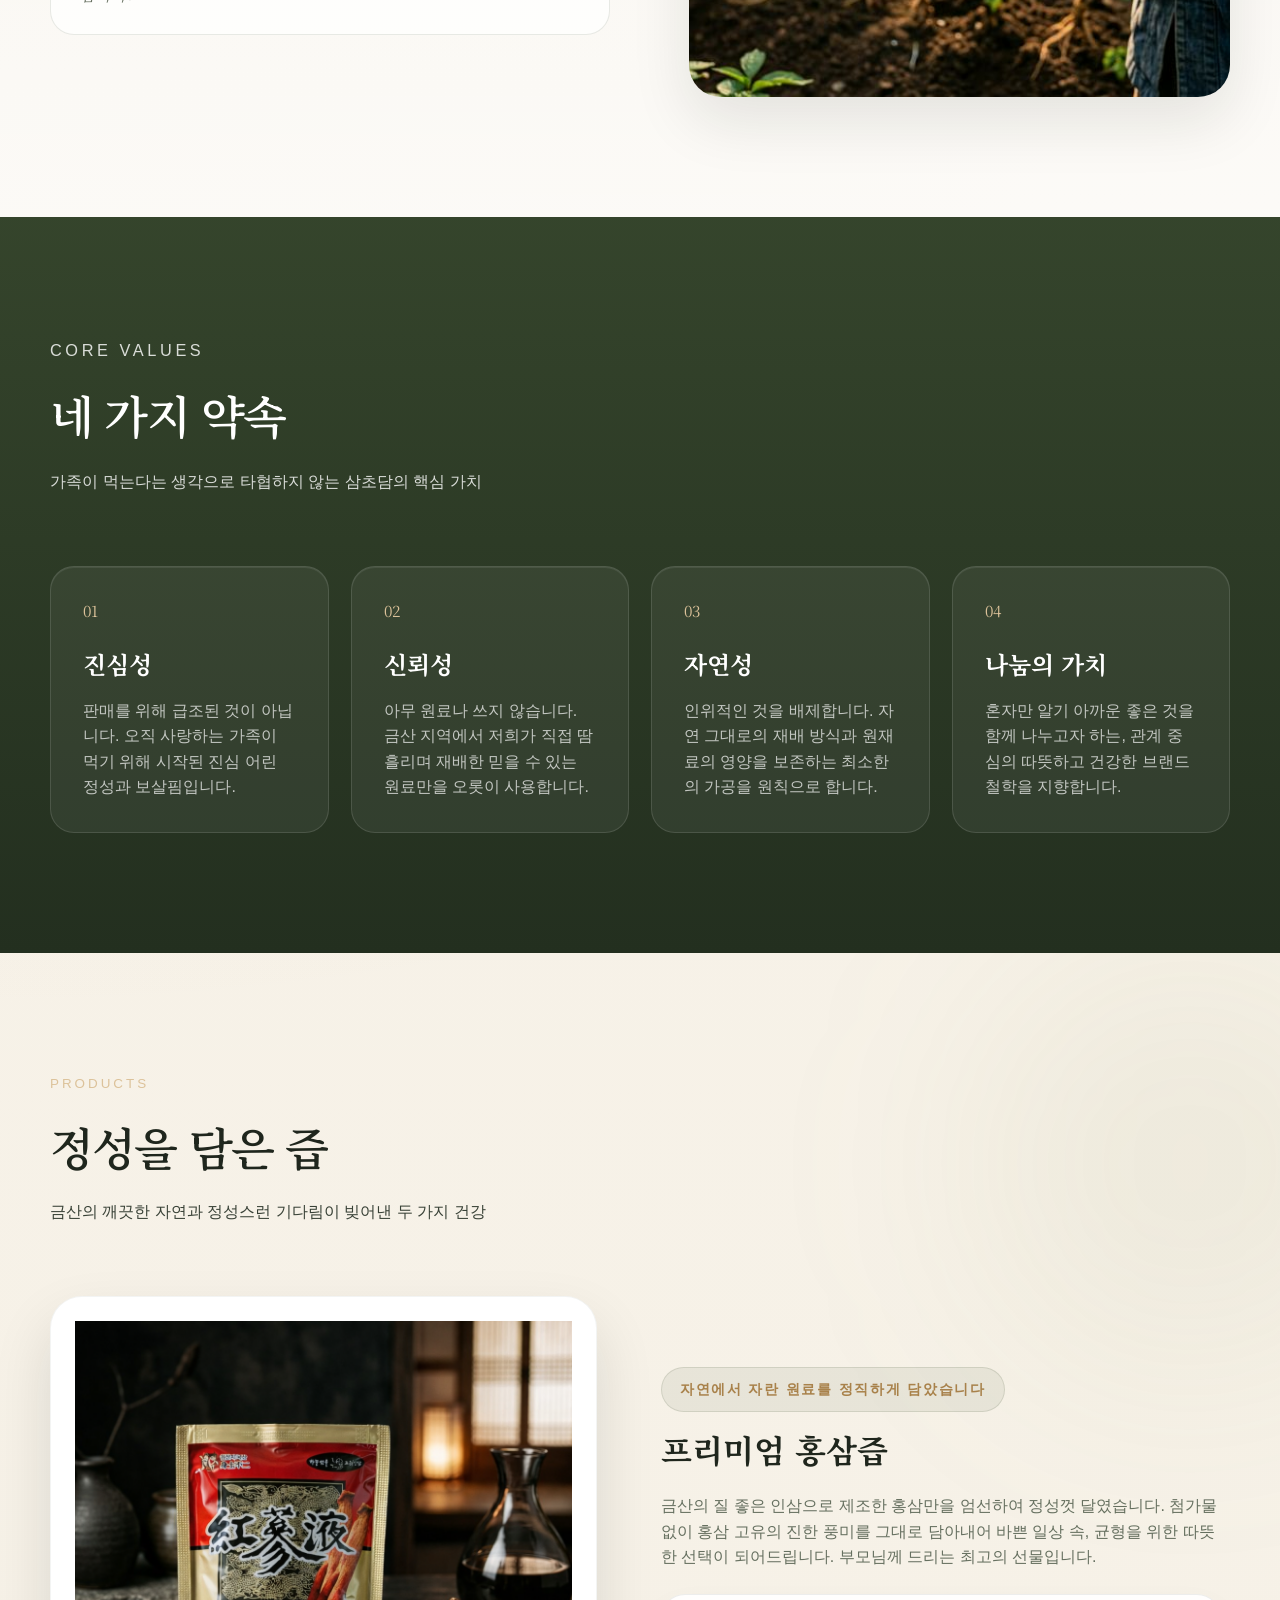
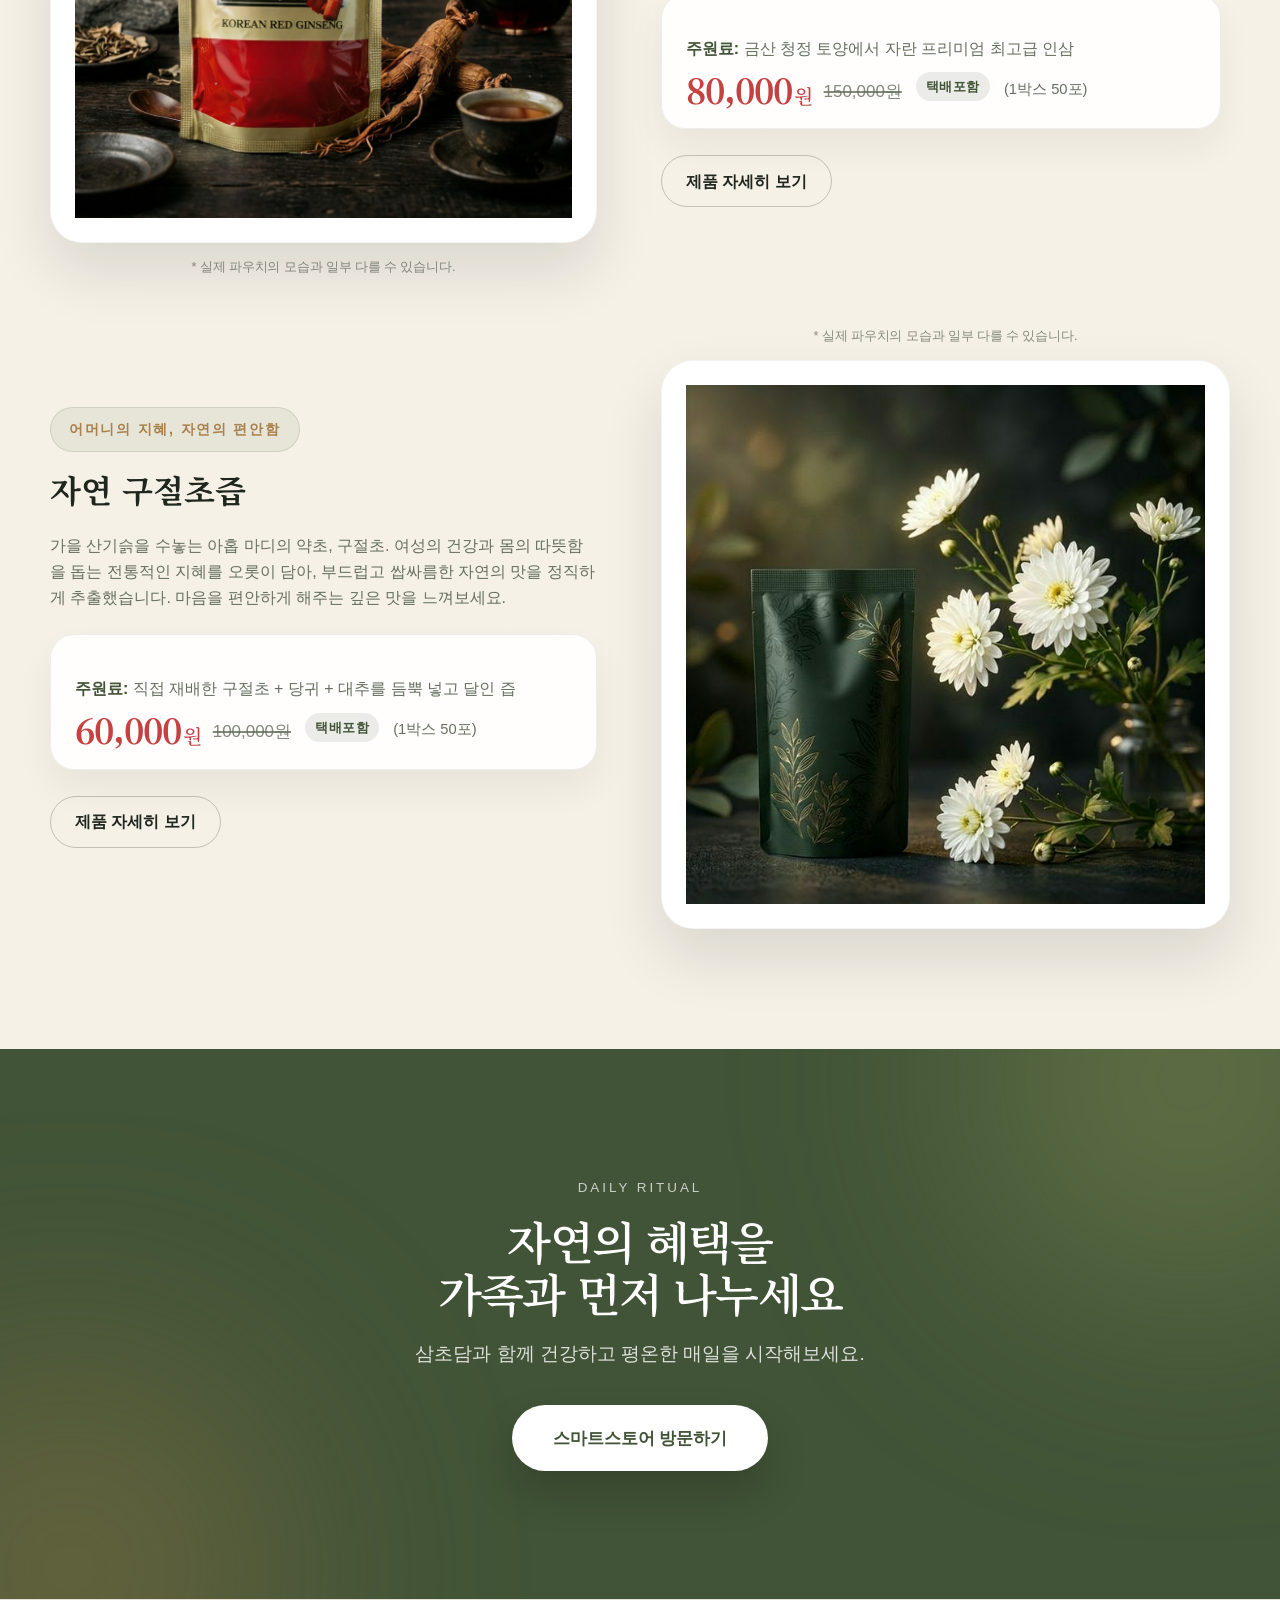
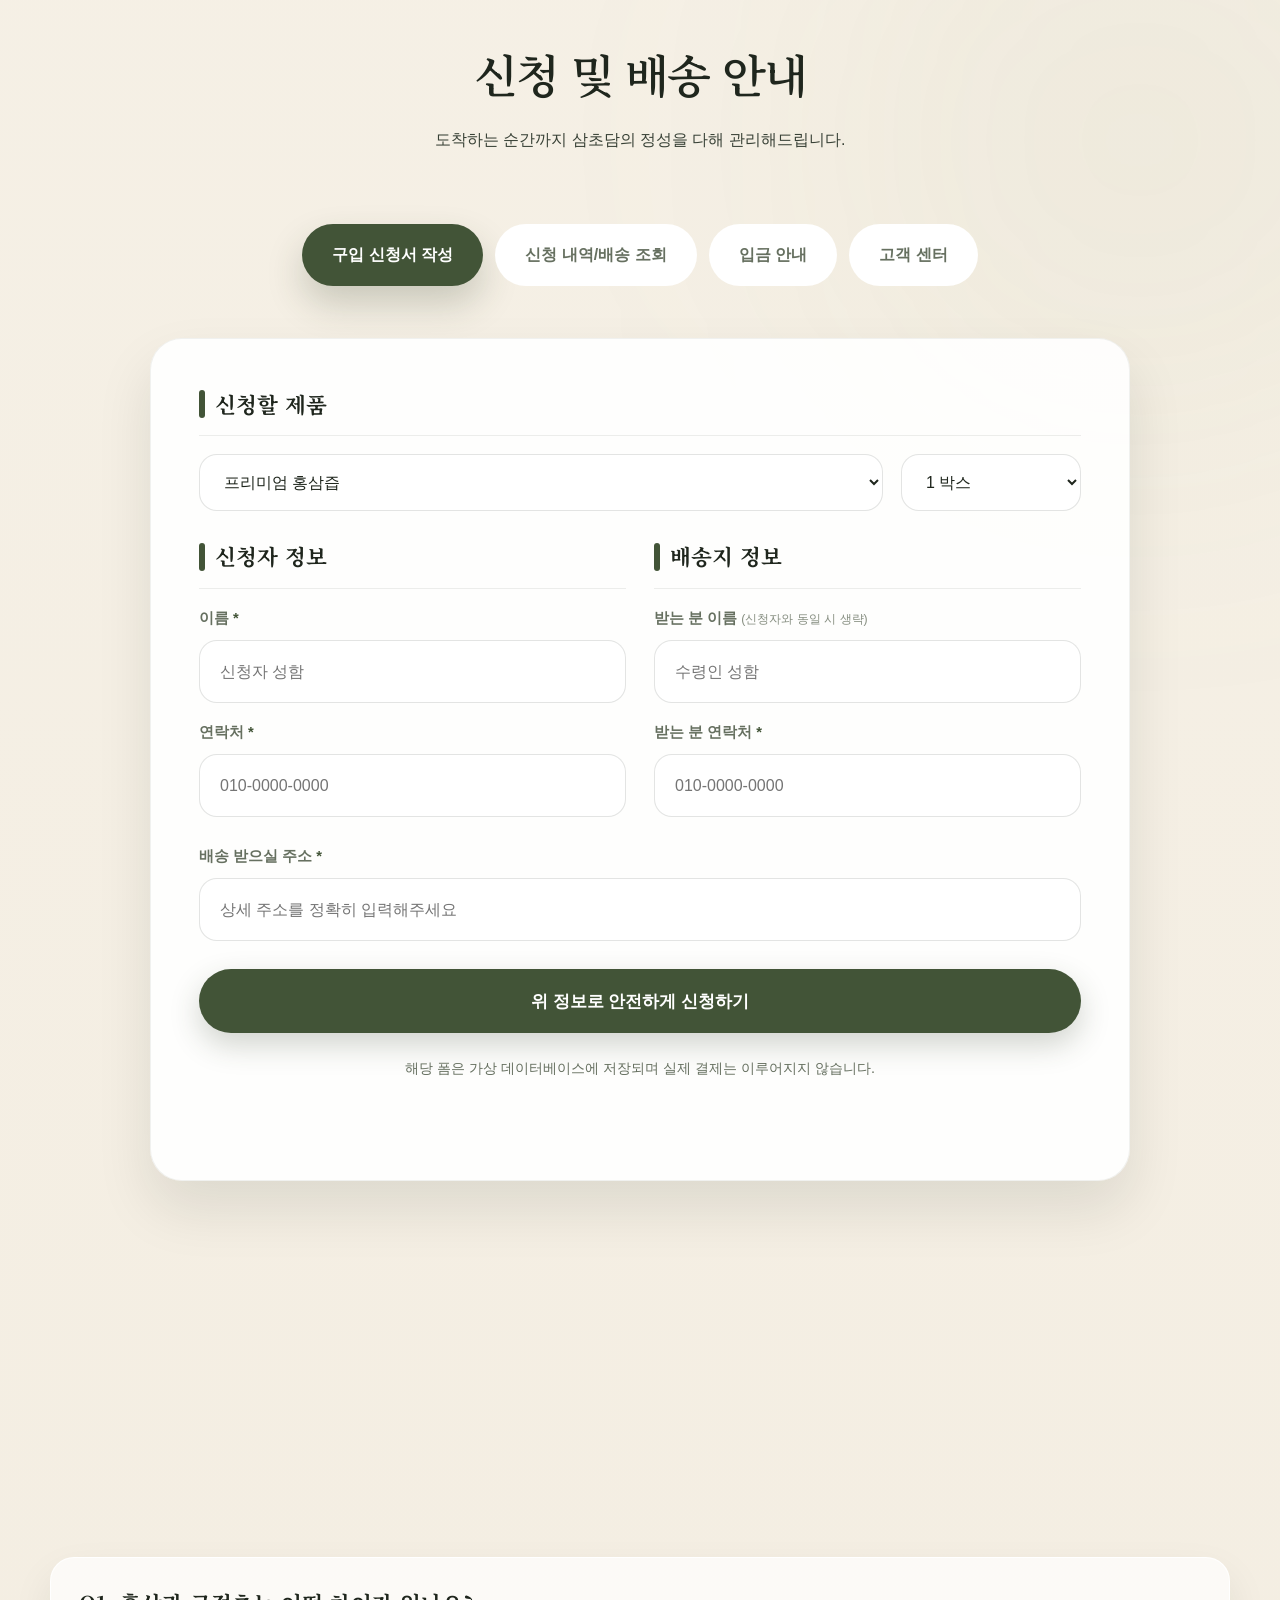
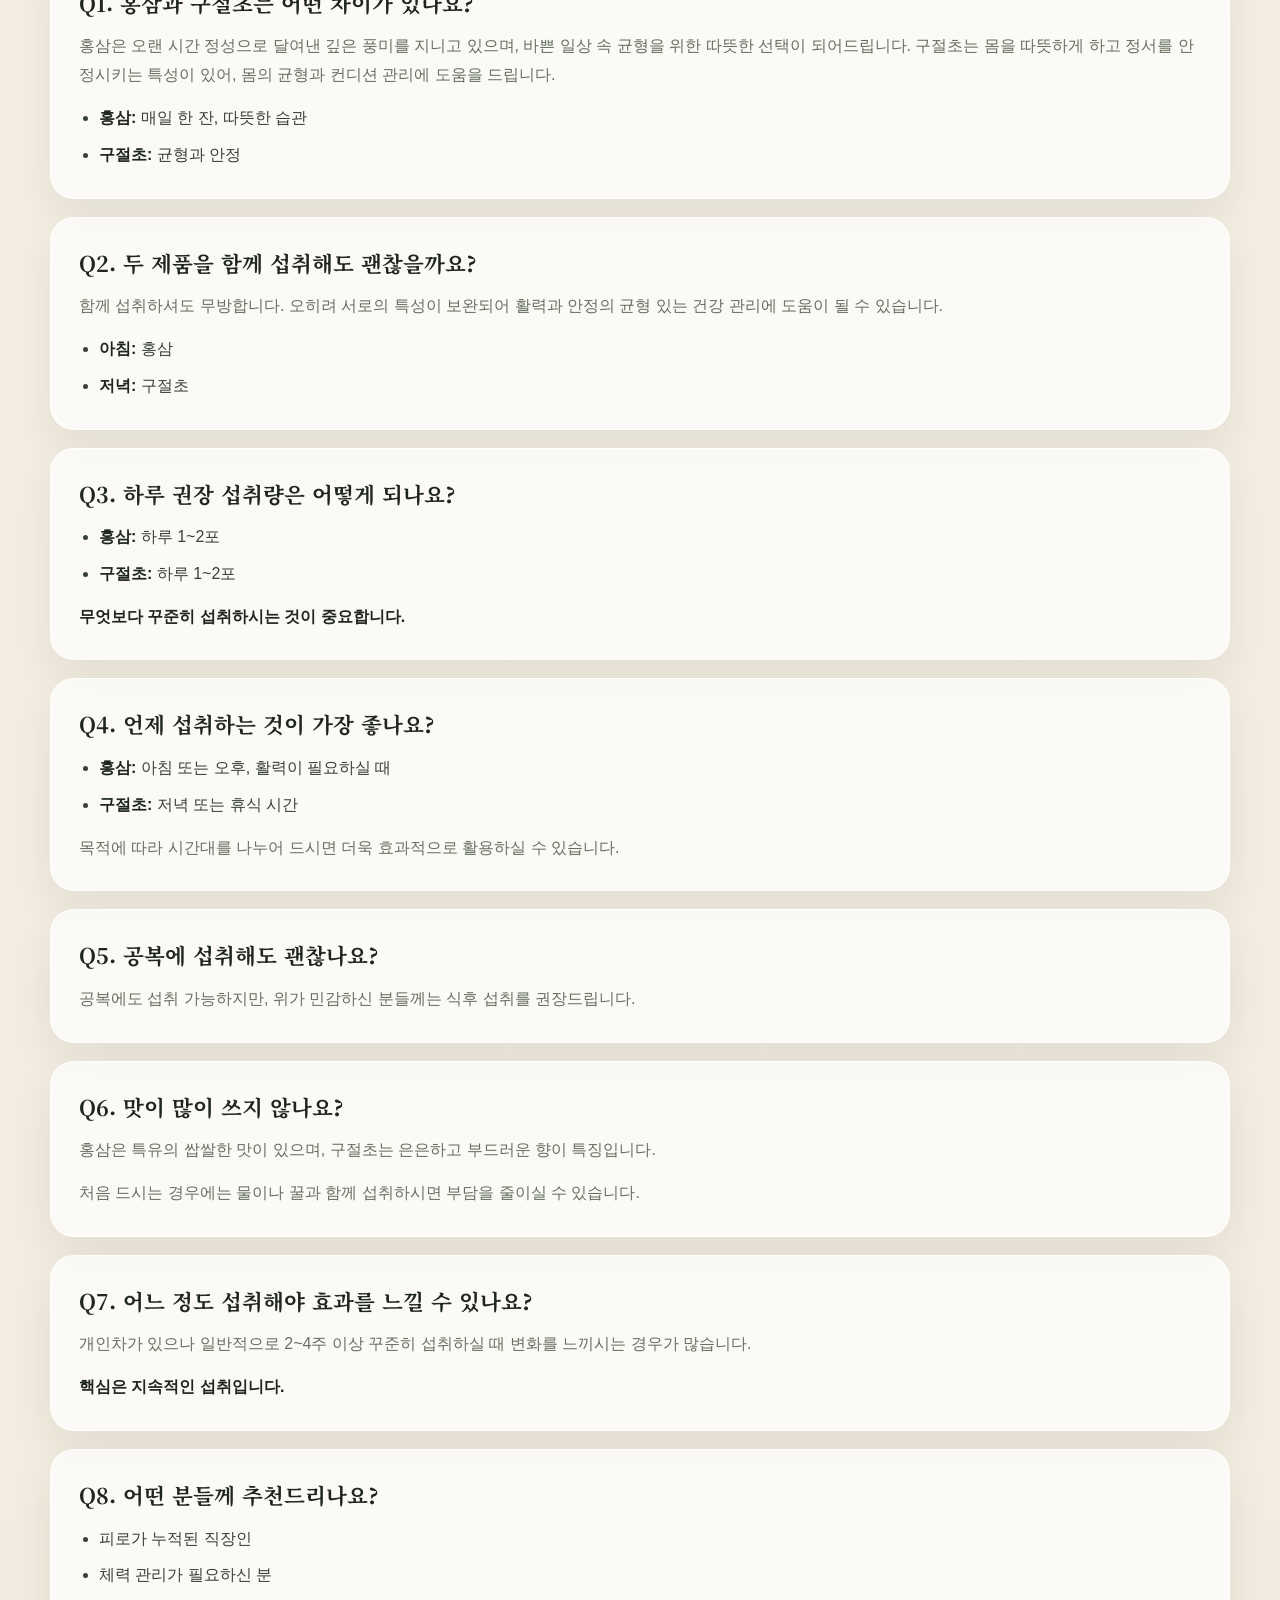
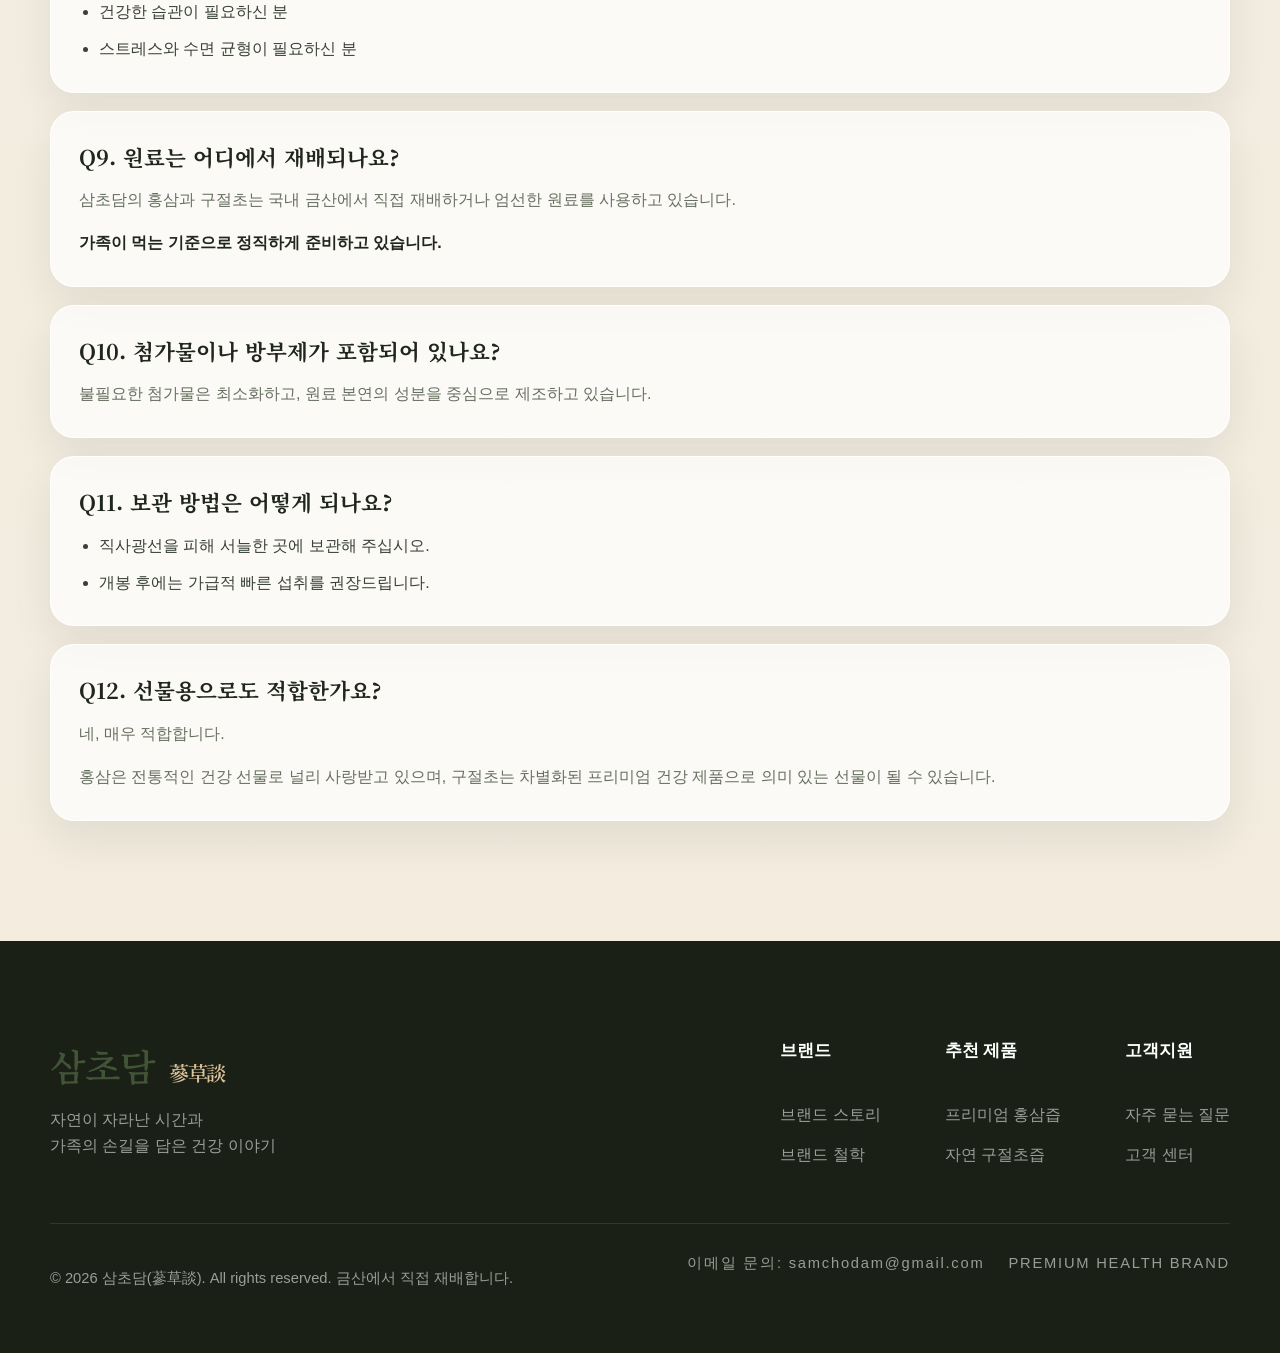
==== commit 1f092744: "Restrict admin menu to admin accounts" ====
--- a/index.html
+++ b/index.html
@@ -50,7 +50,7 @@
           <button class="site-nav__link-button" type="button" data-auth-open="login">로그인</button>
           <button class="site-nav__link-button site-nav__link-button--accent" type="button" data-auth-open="signup">회원가입</button>
         </div>
-        <button class="site-nav__admin" type="button" data-admin-open>관리자</button>
+        <button class="site-nav__admin hidden" type="button" data-admin-open>관리자</button>
         <a class="site-nav__lang" href="index_en.html" hreflang="en"><span class="is-current">KOR</span><span class="site-nav__lang-divider">|</span><span>ENG</span></a>
       </nav>
     </div>
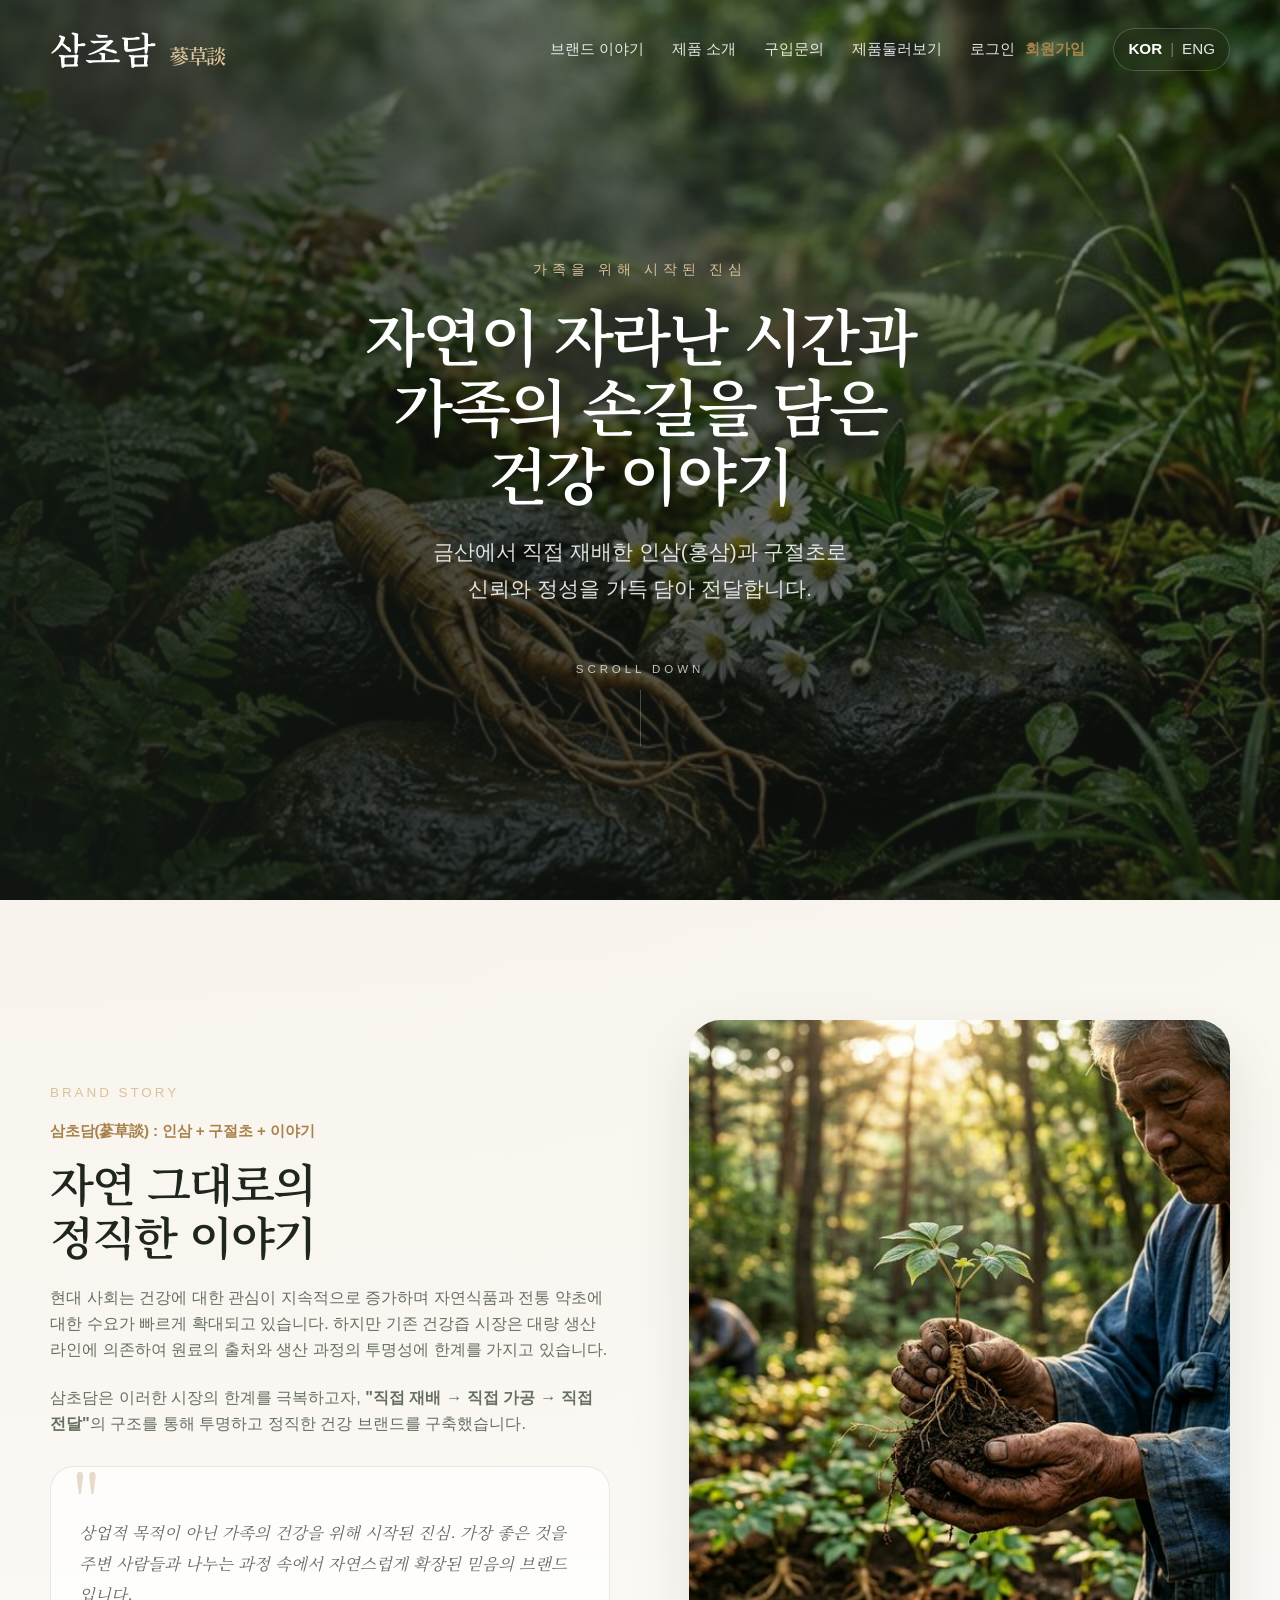
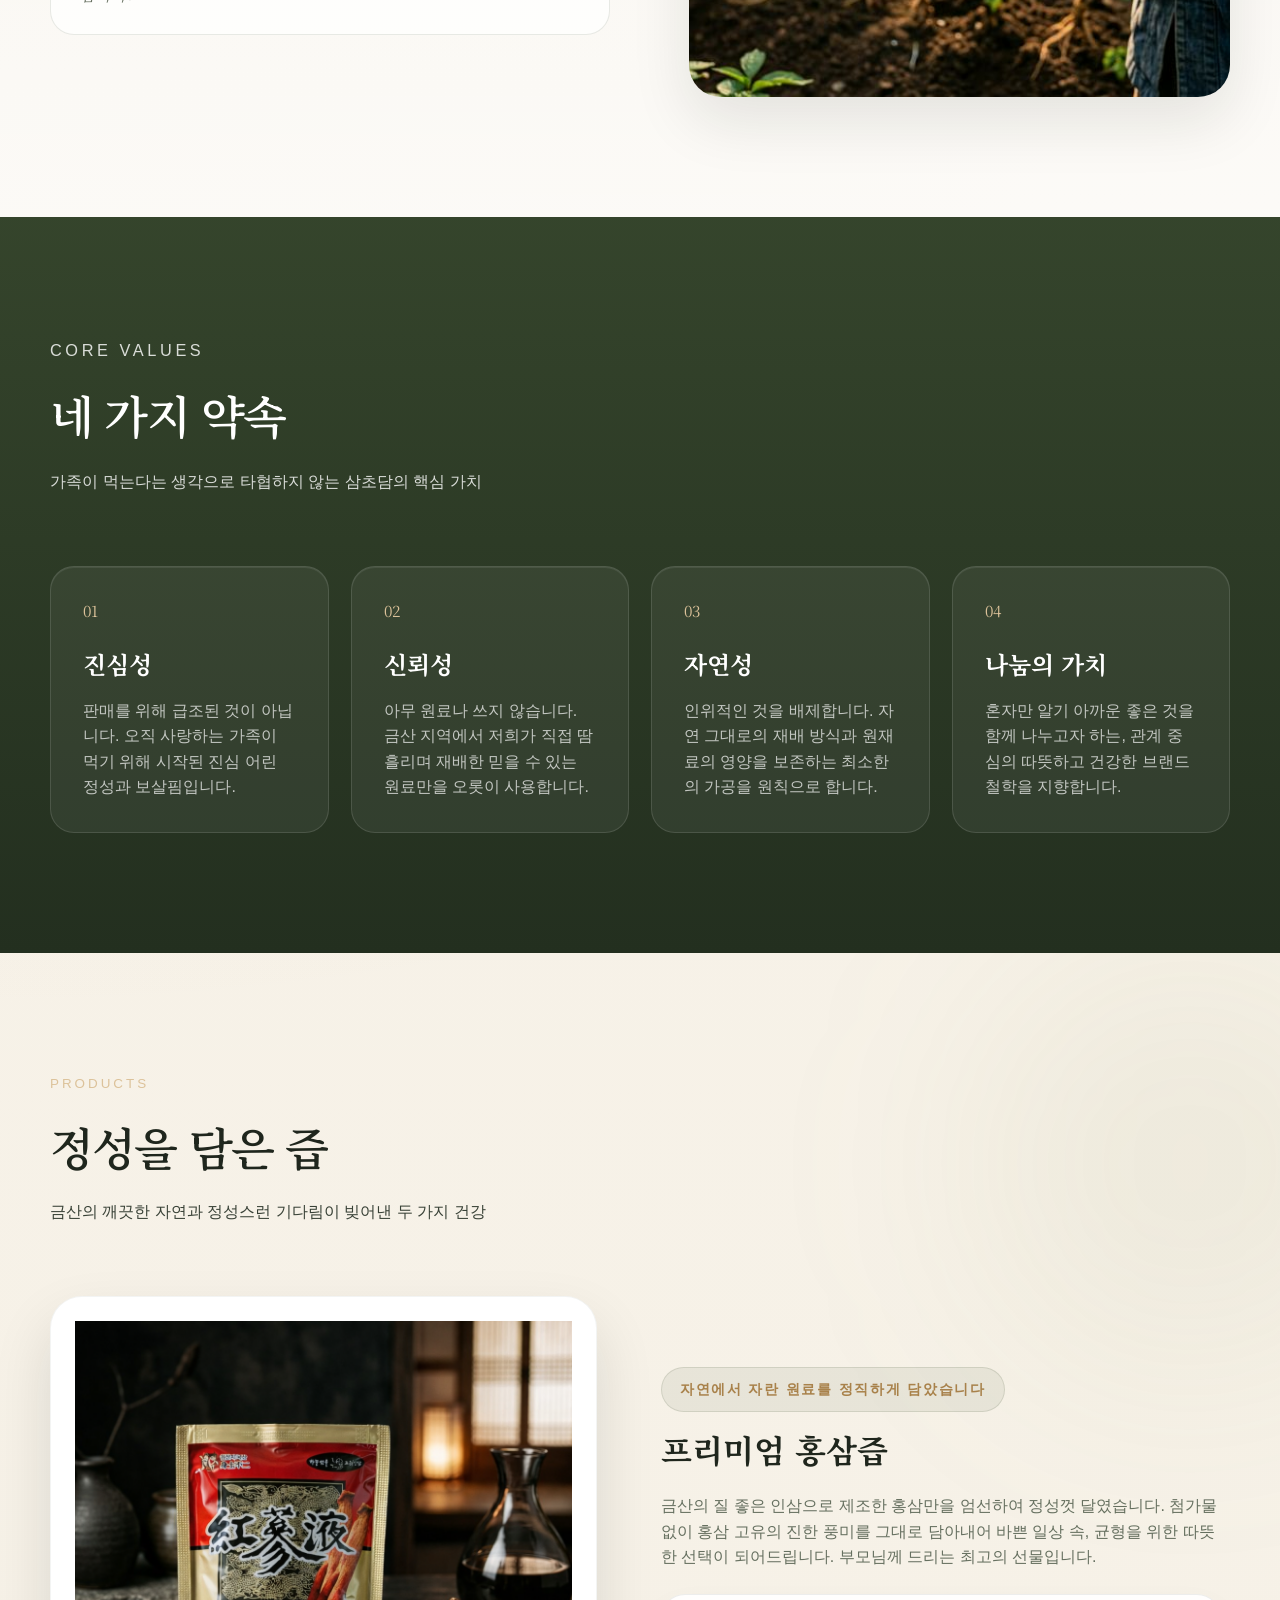
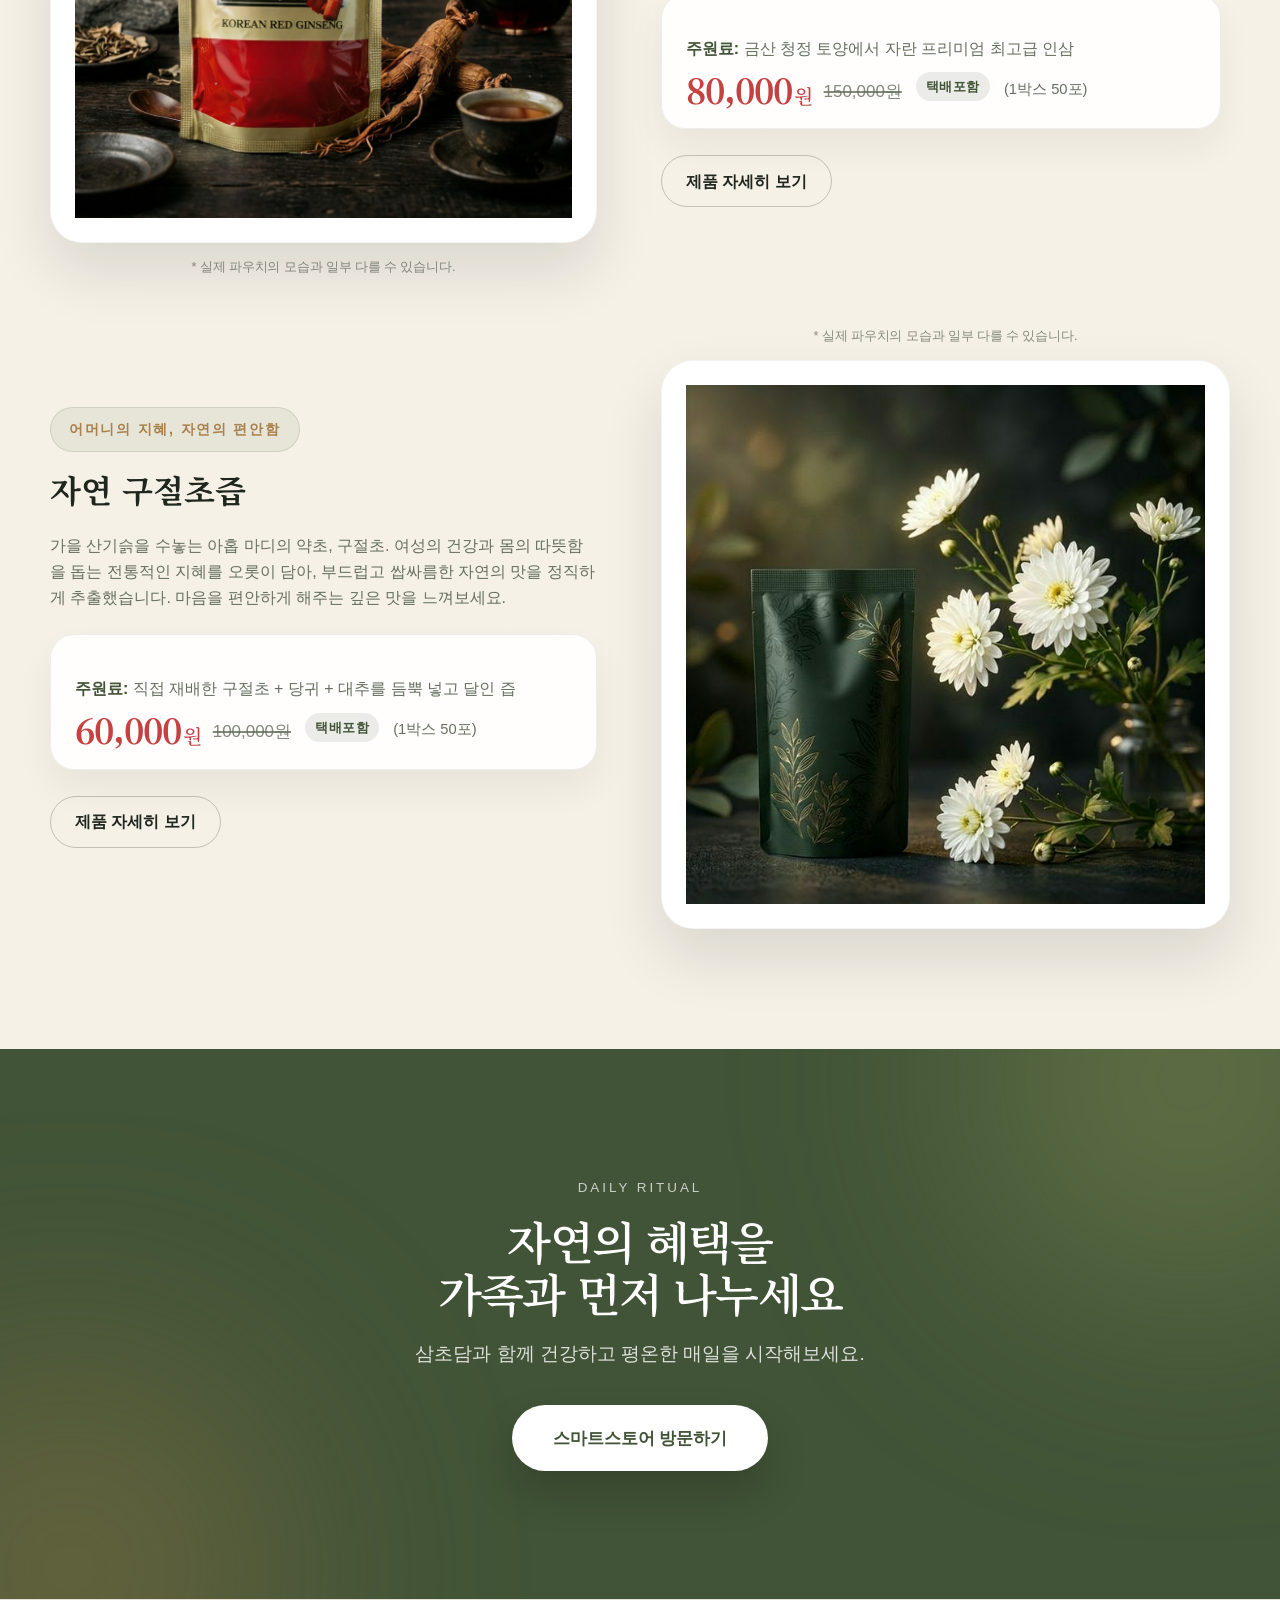
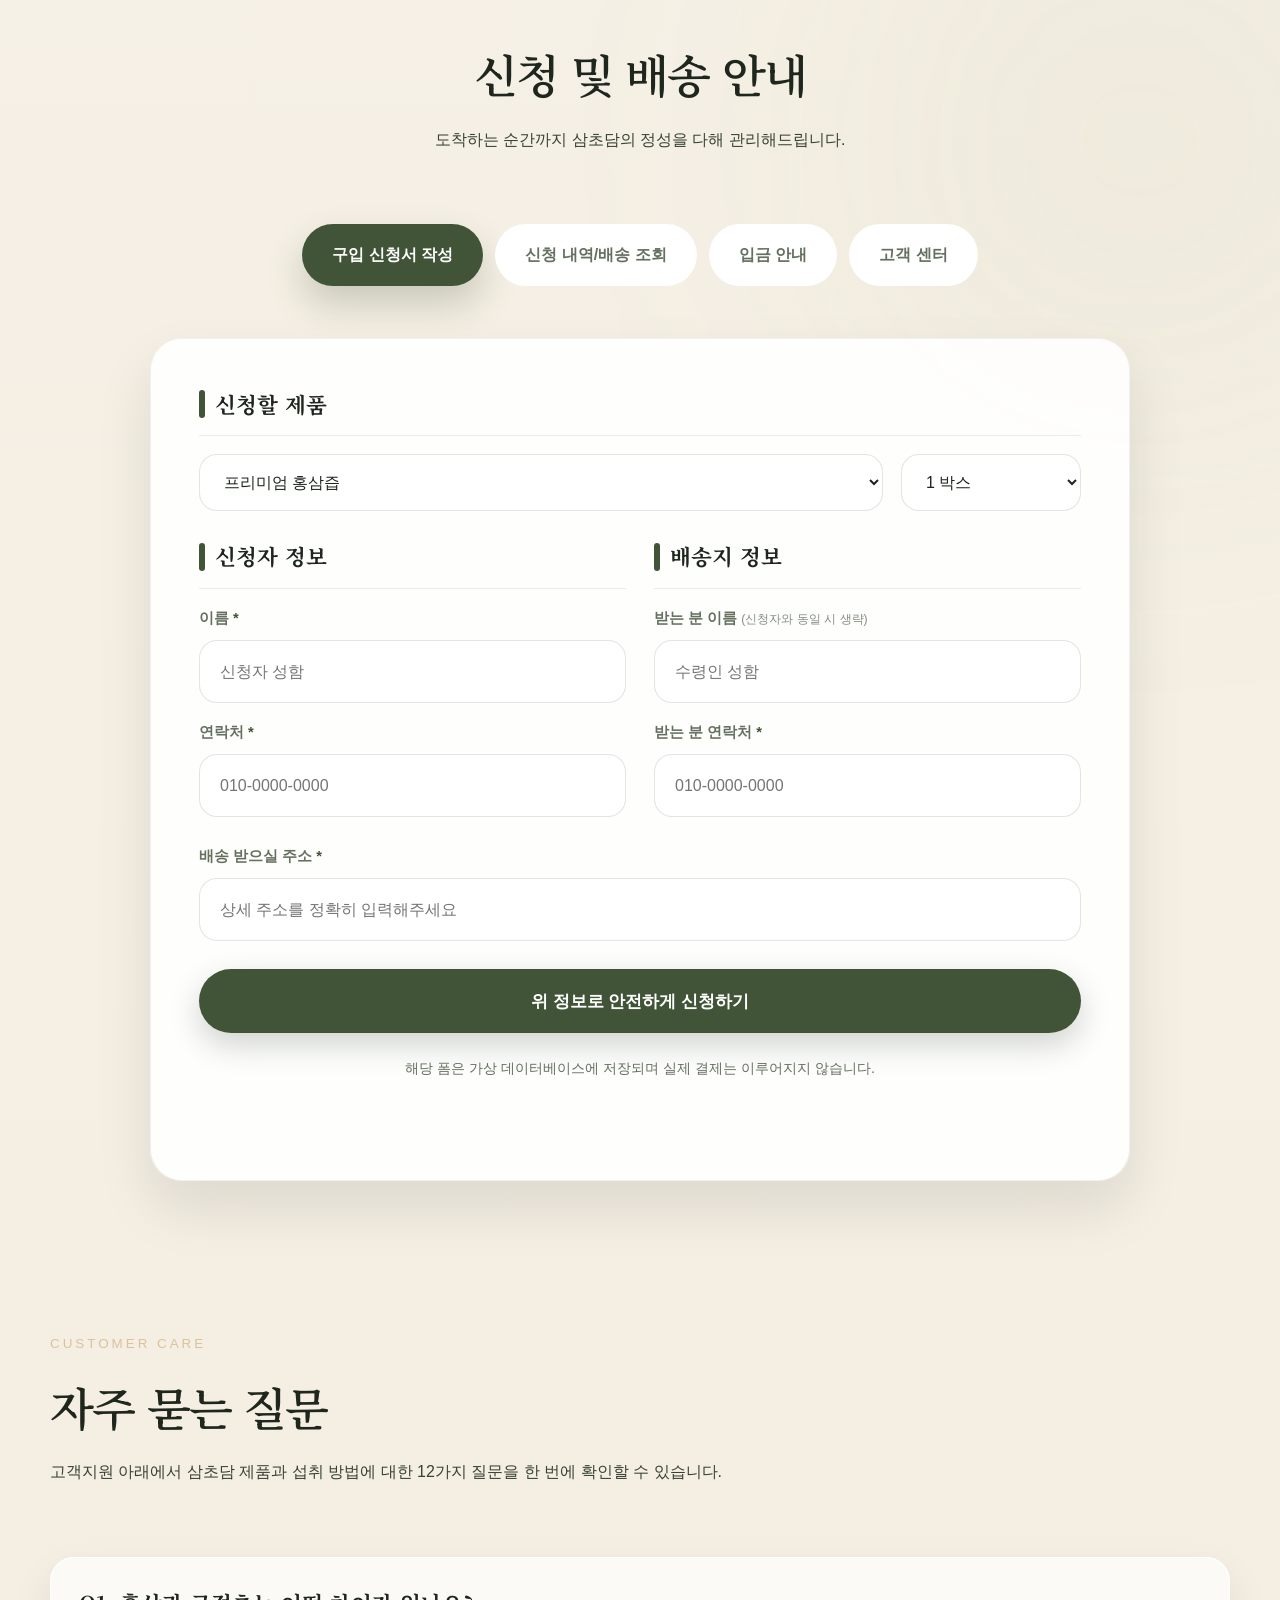
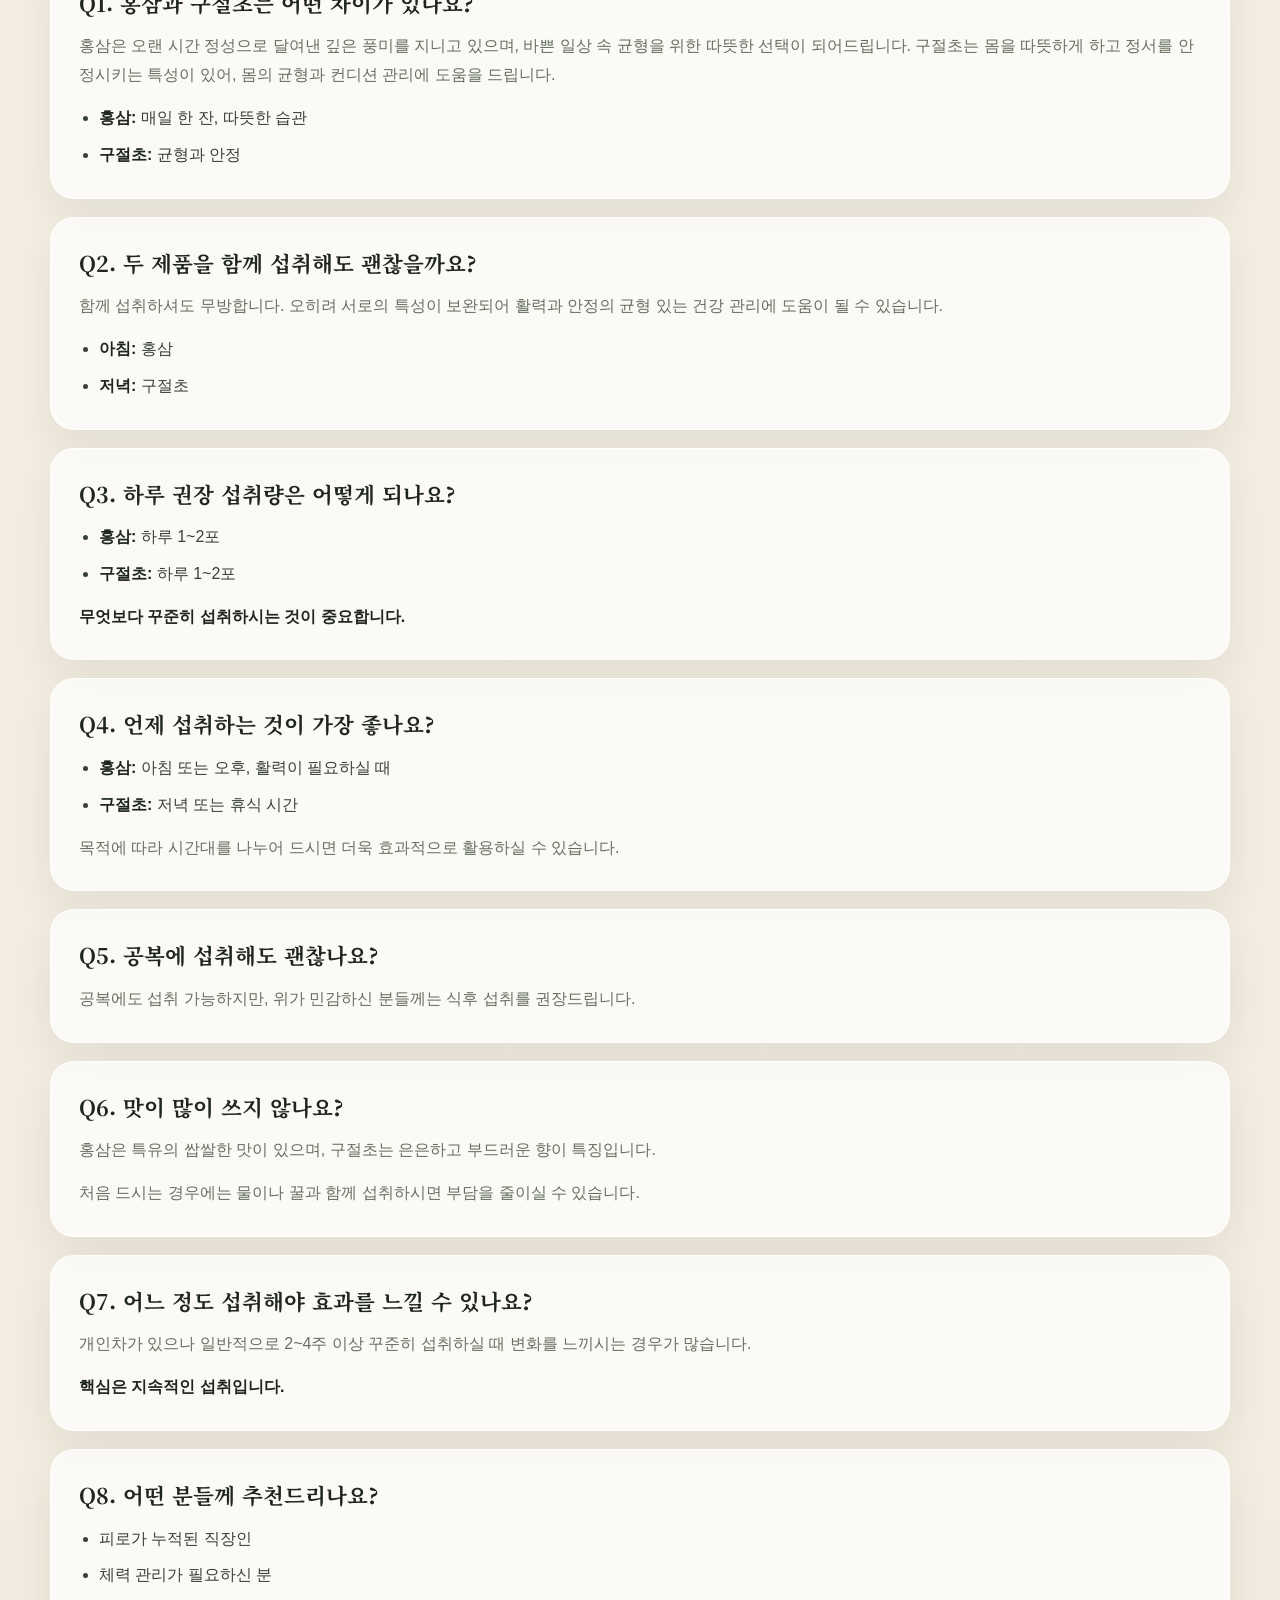
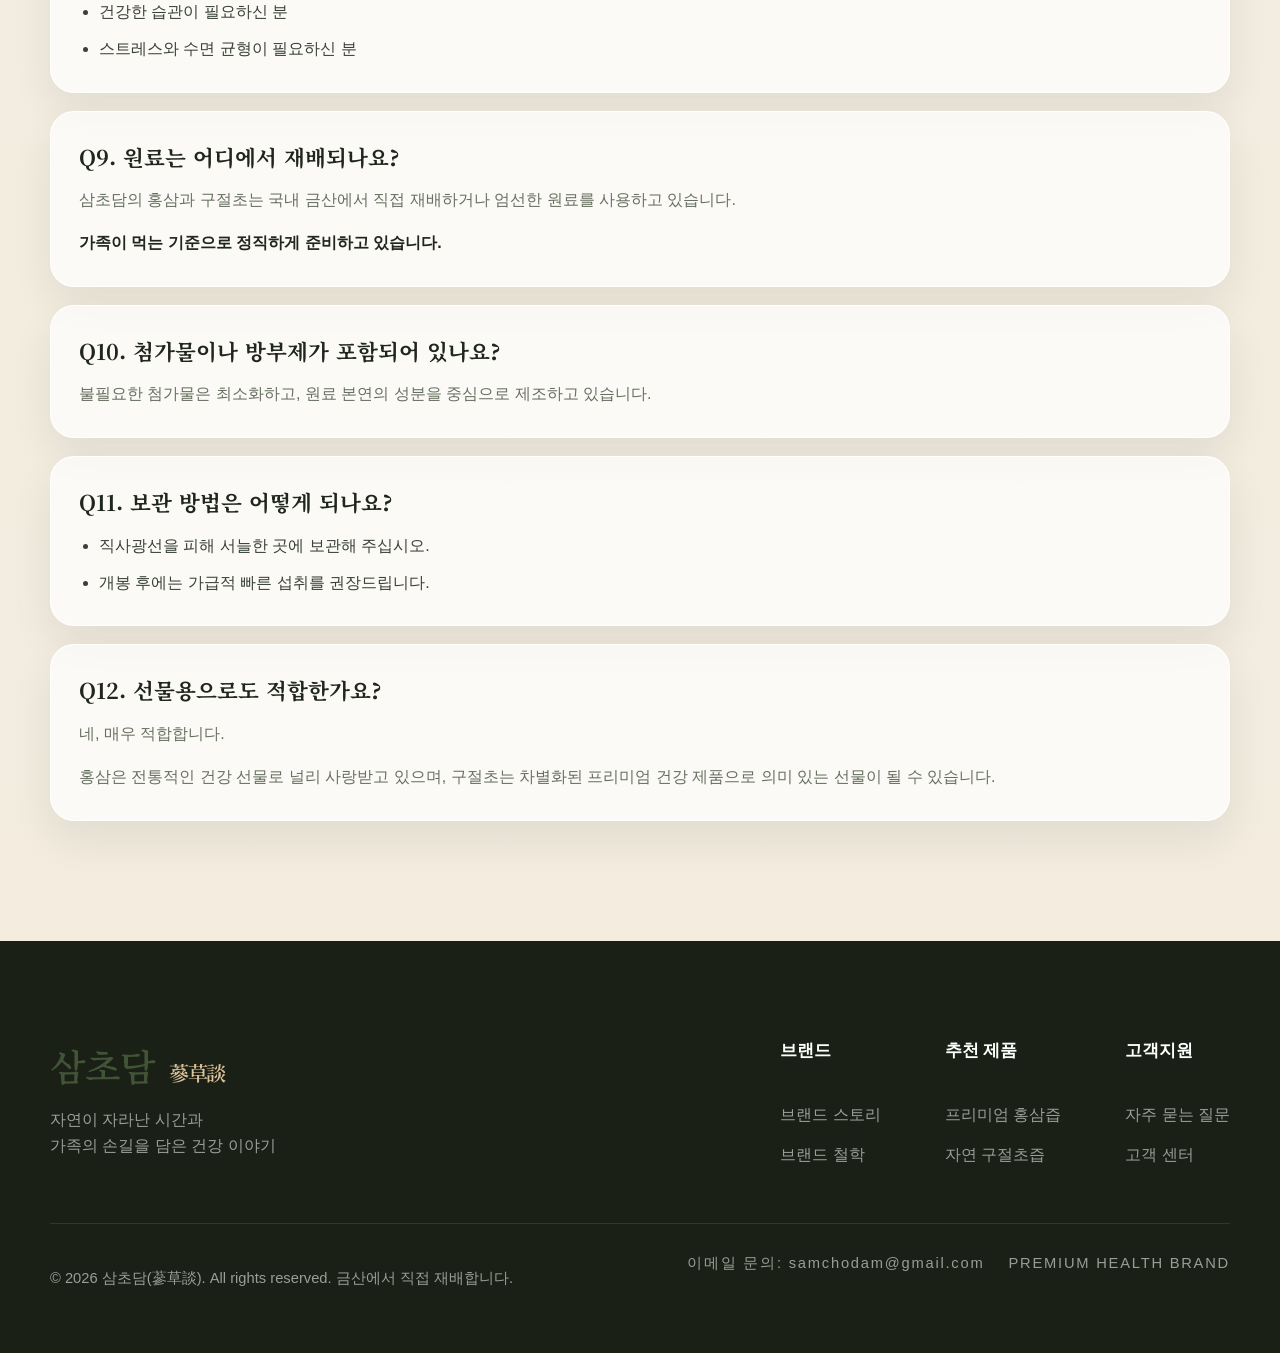
==== commit 2767c871: "Add password visibility toggles" ====
--- a/index.html
+++ b/index.html
@@ -543,7 +543,10 @@
           </label>
           <label>
             <span>비밀번호</span>
-            <input type="password" name="password" id="auth-password" placeholder="비밀번호를 입력하세요" required>
+            <div class="password-field">
+              <input type="password" name="password" id="auth-password" placeholder="비밀번호를 입력하세요" required>
+              <button class="password-field__toggle" type="button" data-password-toggle aria-label="비밀번호 보기">보기</button>
+            </div>
           </label>
           <button class="btn btn--primary btn--wide" type="submit" id="auth-submit">로그인하기</button>
           <p class="auth-box__error" id="auth-error" role="alert"></p>
@@ -564,7 +567,10 @@
         <form class="admin-login__form" id="admin-login-form">
           <label>
             <span>관리자 비밀번호</span>
-            <input type="password" name="password" placeholder="관리자 비밀번호" autocomplete="current-password" required>
+            <div class="password-field">
+              <input type="password" name="password" placeholder="관리자 비밀번호" autocomplete="current-password" required>
+              <button class="password-field__toggle" type="button" data-password-toggle aria-label="비밀번호 보기">보기</button>
+            </div>
           </label>
           <button class="btn btn--primary btn--wide" type="submit">관리자 입장</button>
           <p class="admin-login__error" id="admin-login-error" role="alert"></p>
--- a/style.css
+++ b/style.css
@@ -2602,6 +2602,33 @@
     font: inherit;
 }
 
+.password-field {
+    position: relative;
+}
+
+.password-field input {
+    padding-right: 78px;
+}
+
+.password-field__toggle {
+    position: absolute;
+    top: 50%;
+    right: 12px;
+    transform: translateY(-50%);
+    border: 0;
+    background: transparent;
+    color: var(--color-brand);
+    font-size: 0.9rem;
+    font-weight: 700;
+    cursor: pointer;
+    padding: 6px 8px;
+}
+
+.password-field__toggle:hover,
+.password-field__toggle:focus-visible {
+    color: var(--color-brand-strong);
+}
+
 .auth-box__error,
 .admin-login__error {
     min-height: 22px;
